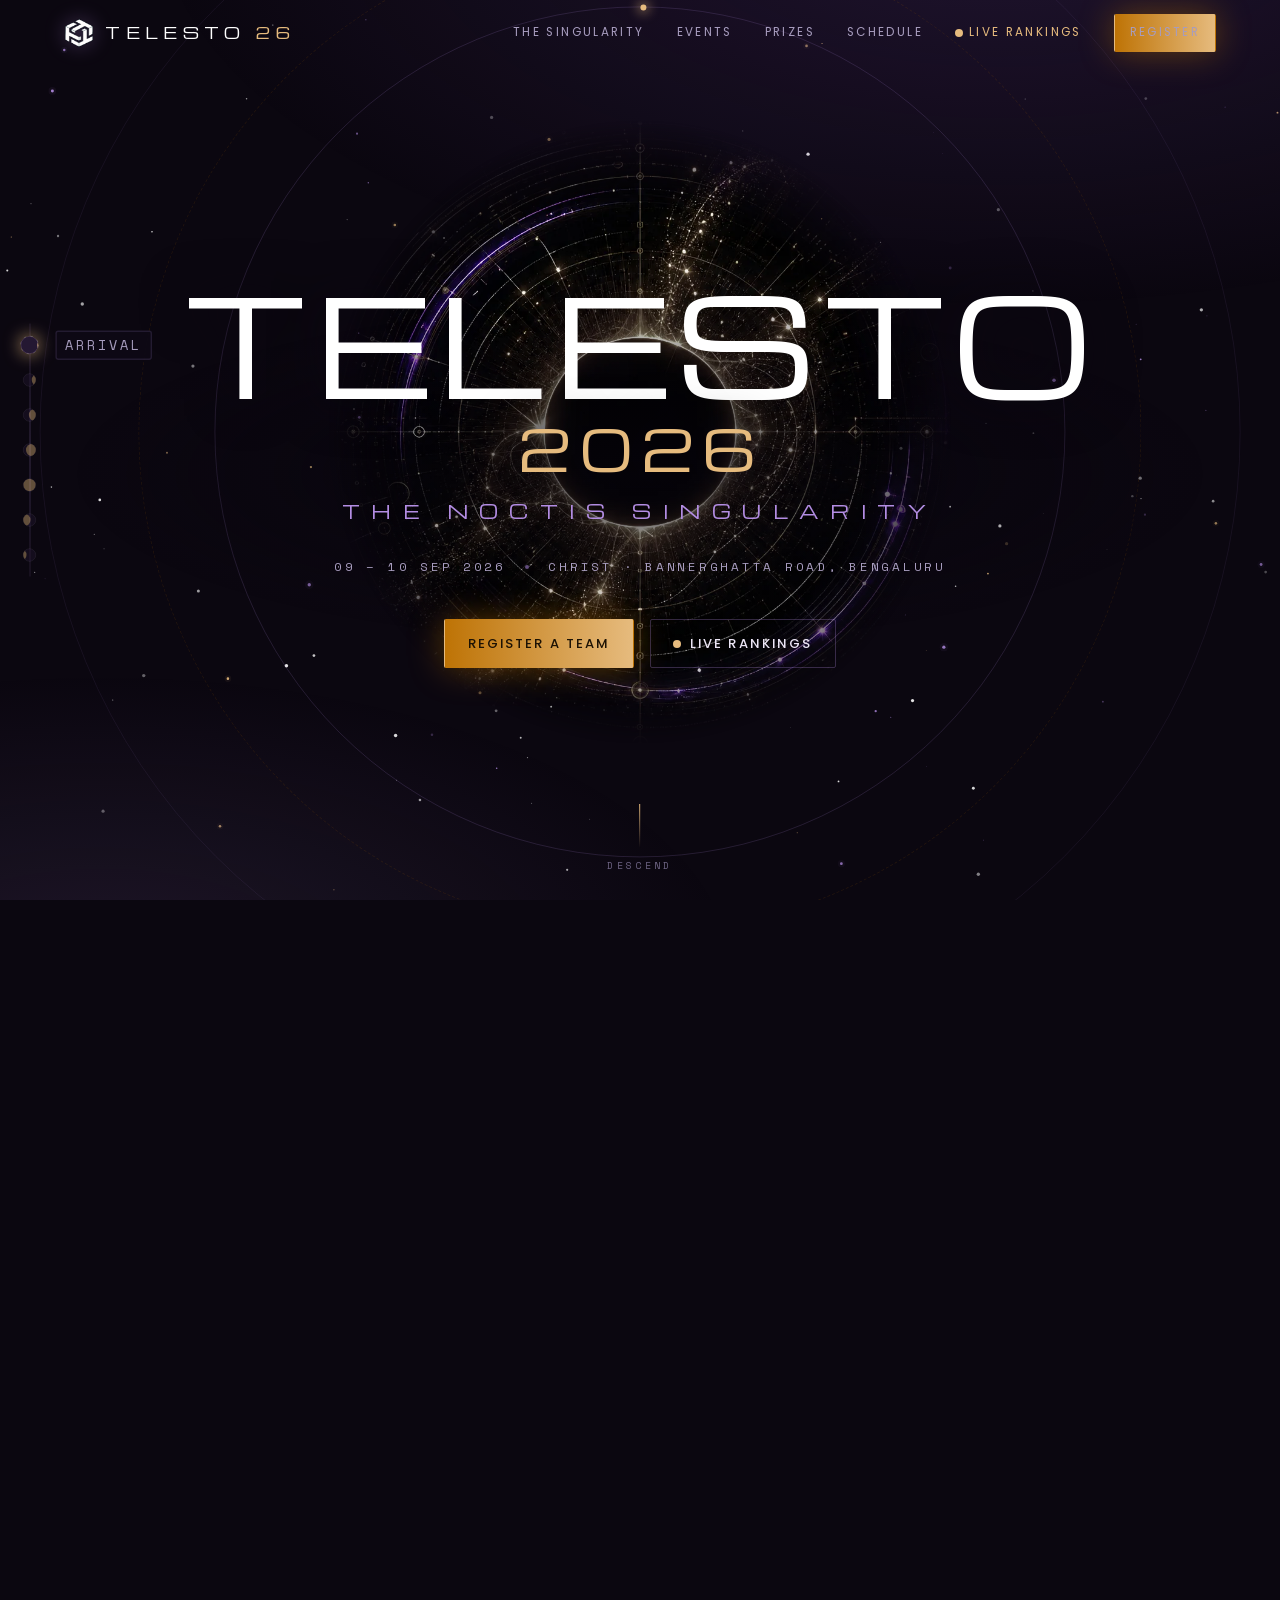
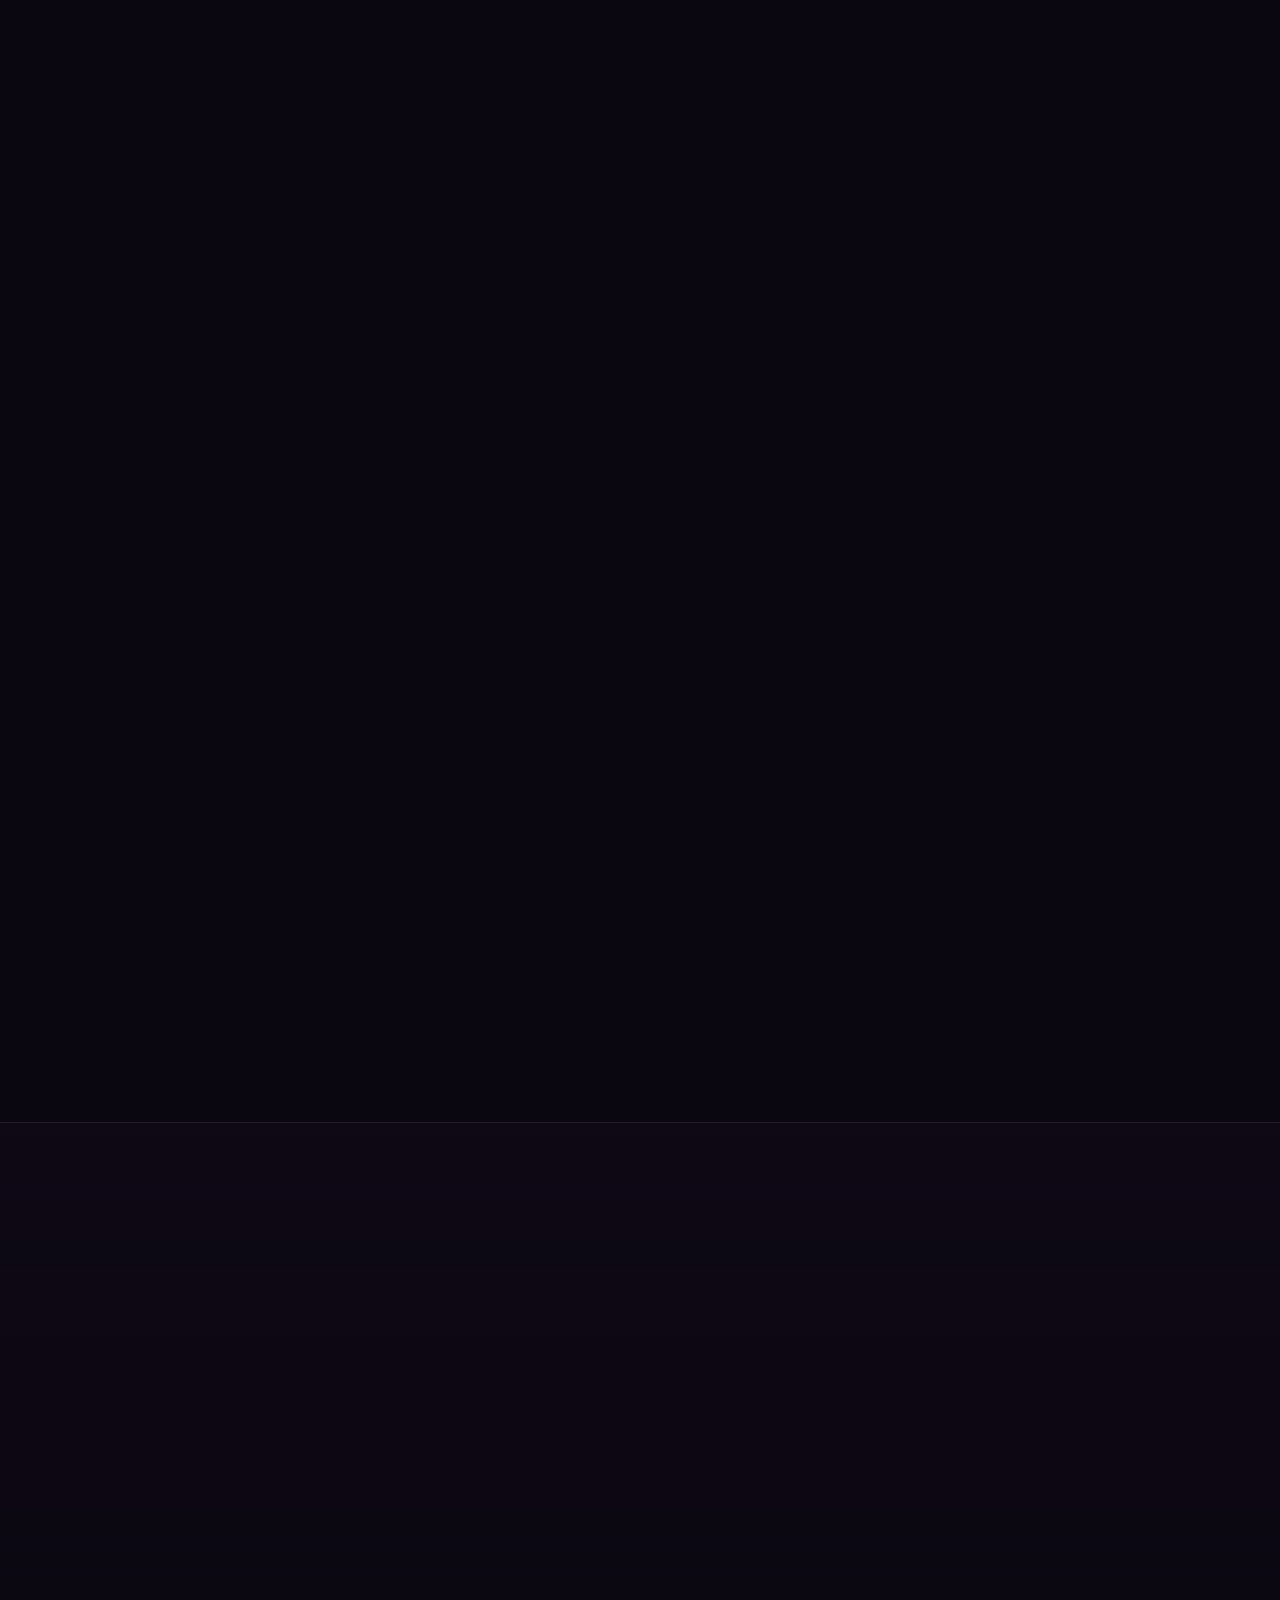
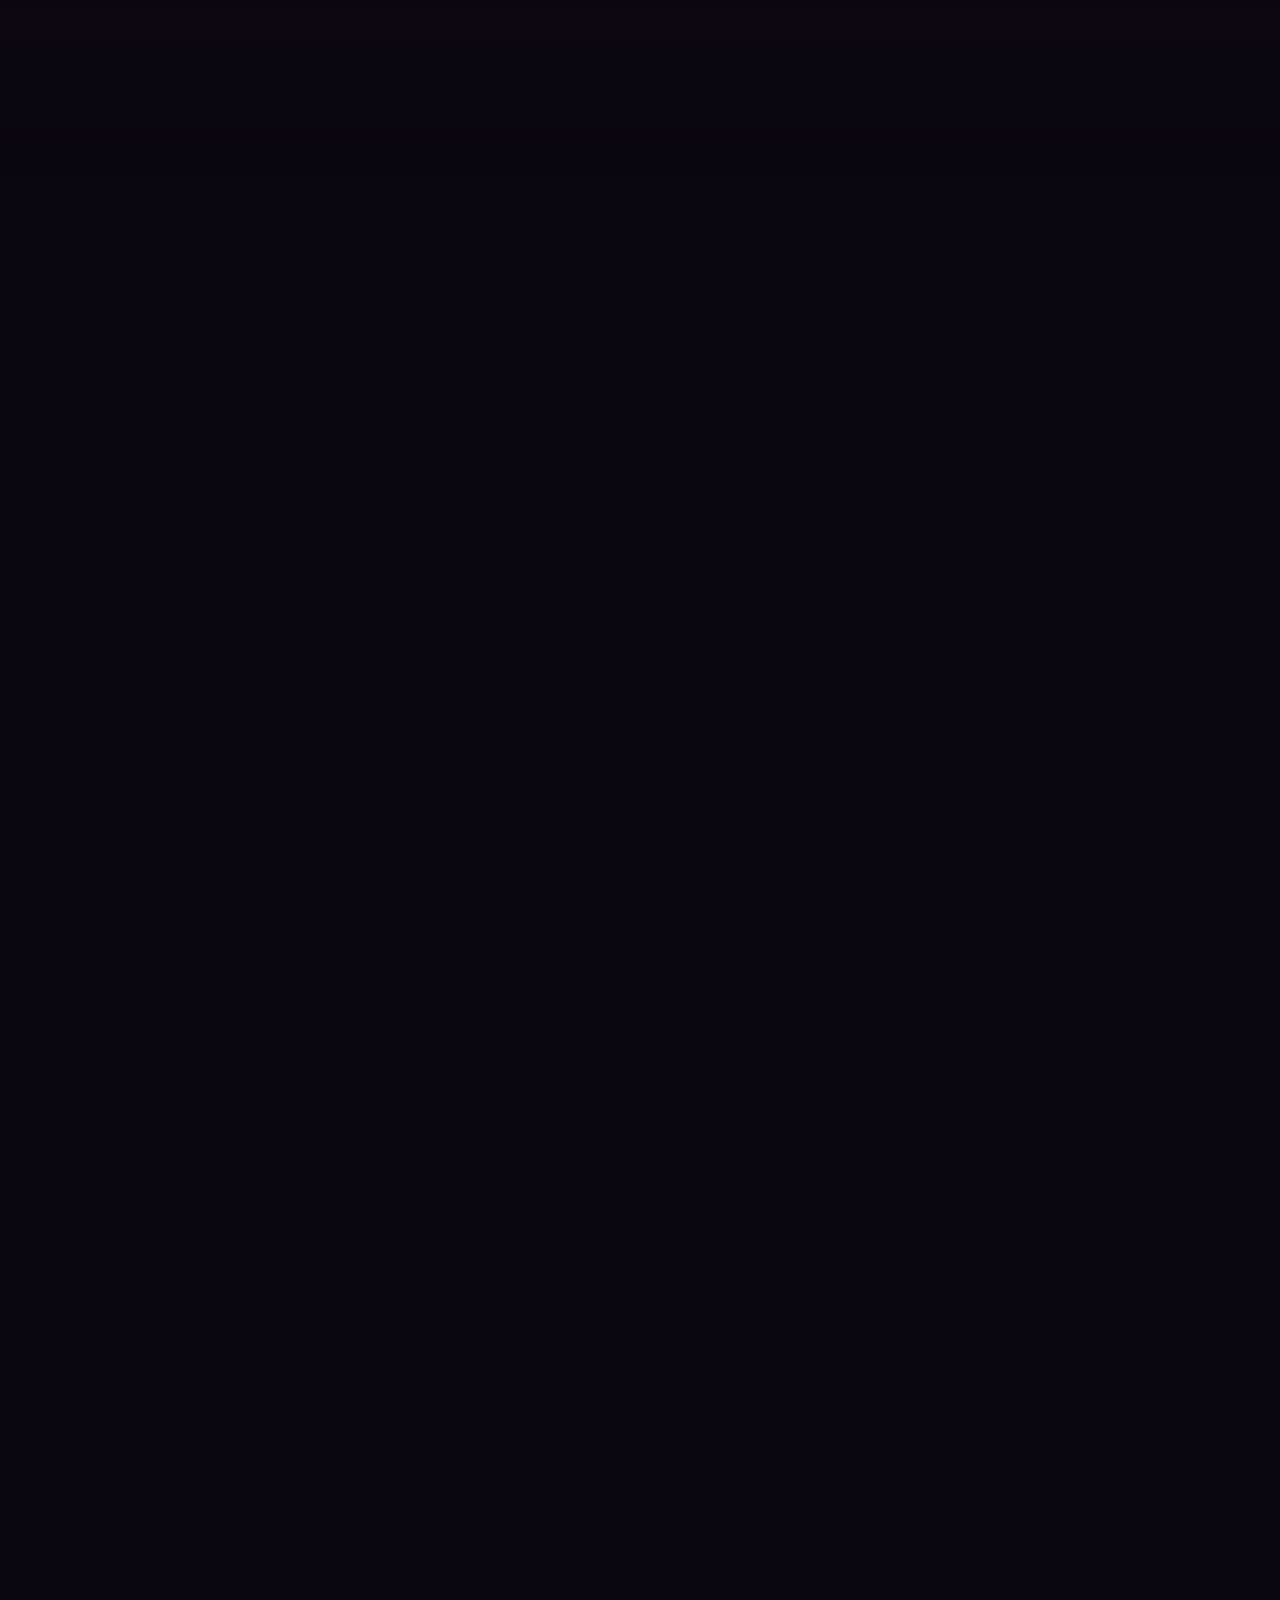
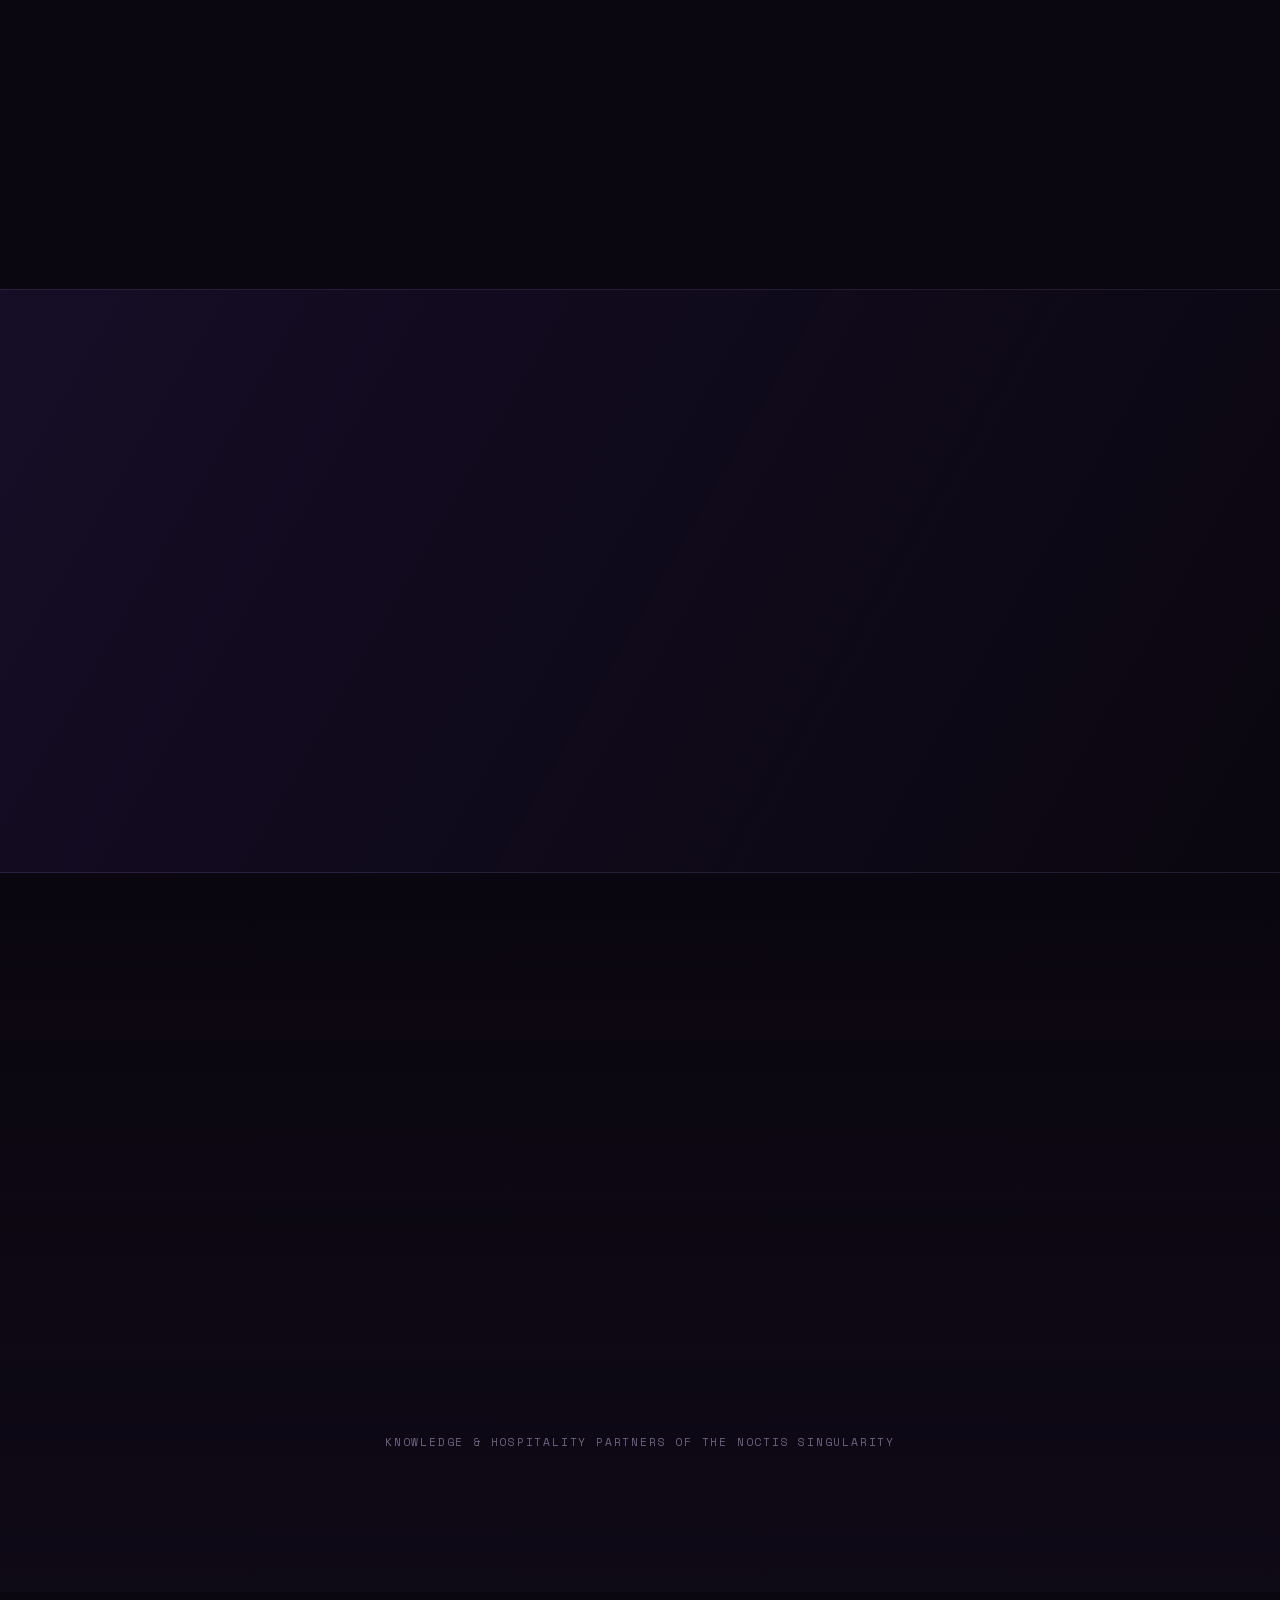
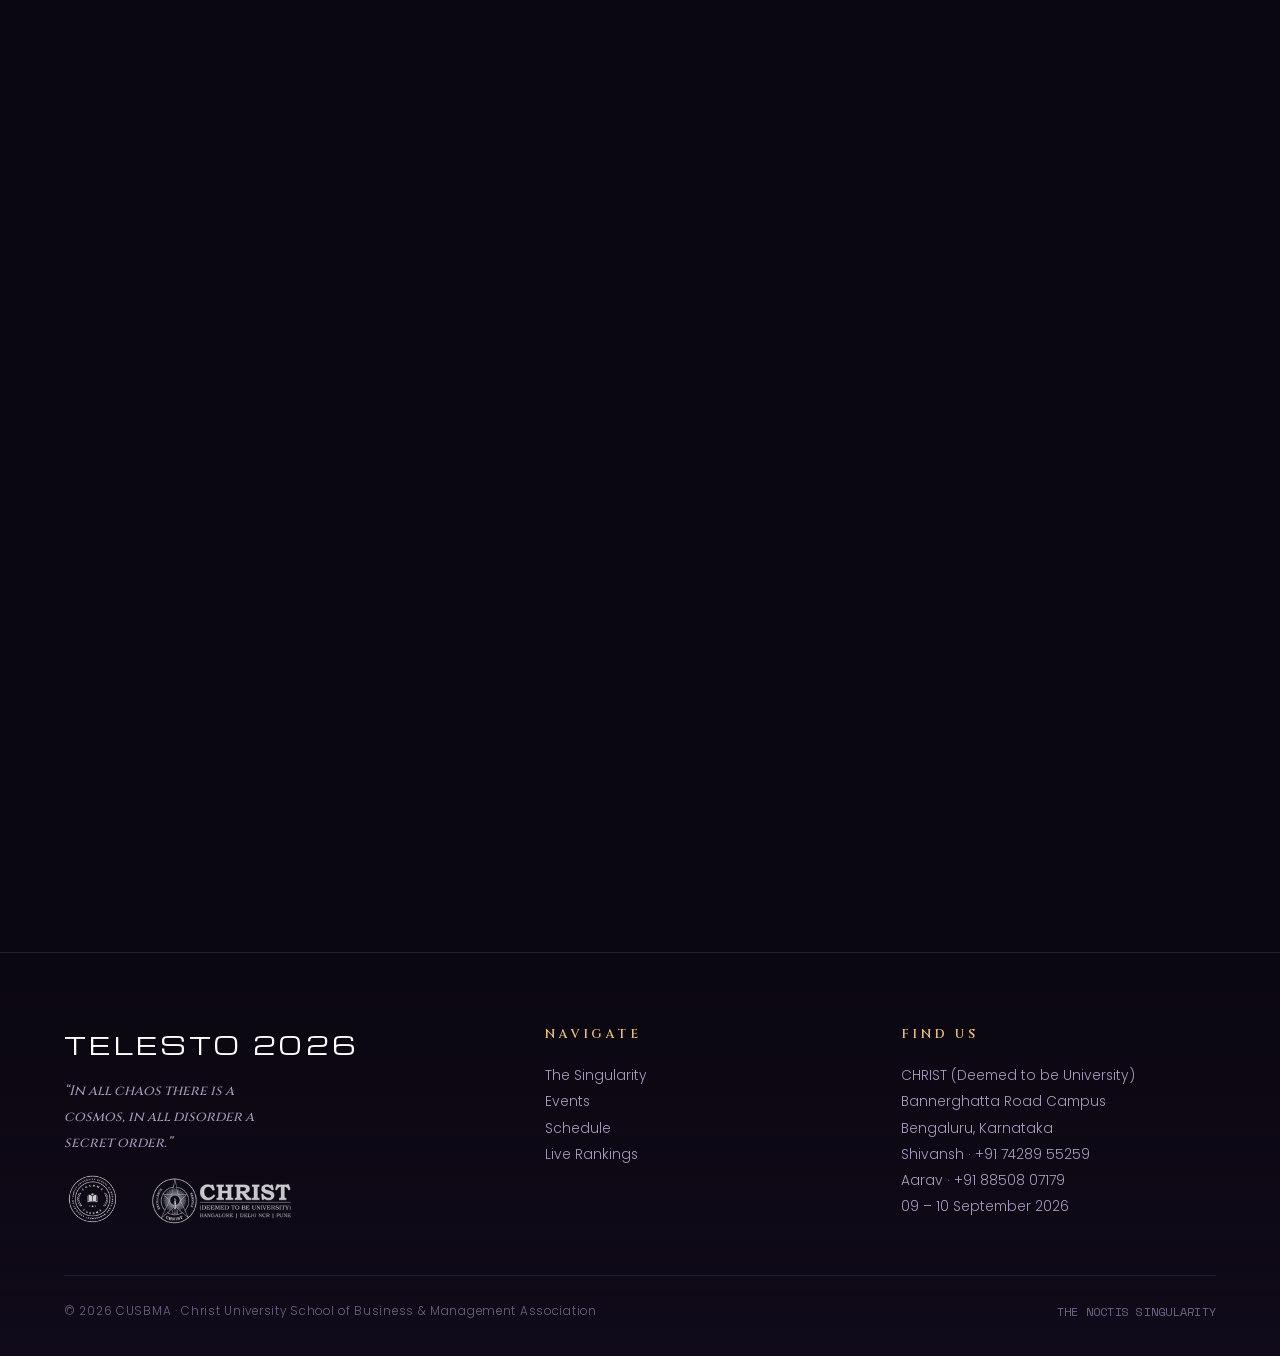
==== index.html @ 10e06e24 "Login: no persistence (refresh logs out), bigger panel and type Co-Authored-By: Claude Fable 5 <nore" ====
<!DOCTYPE html>
<html lang="en">
<head>
<meta charset="UTF-8">
<meta name="viewport" content="width=device-width, initial-scale=1">
<title>TELESTO 2026 — The Noctis Singularity</title>
<meta name="description" content="TELESTO 2026 · The Noctis Singularity — CUSBMA's flagship management fest at CHRIST (Deemed to be University), Bannerghatta Road Campus. 9–10 September 2026. In all chaos there is a cosmos, in all disorder a secret order.">
<meta name="theme-color" content="#0B0710">
<meta name="color-scheme" content="dark">
<meta property="og:type" content="website">
<meta property="og:title" content="TELESTO 2026 — The Noctis Singularity">
<meta property="og:description" content="CUSBMA's flagship management fest. 9–10 September 2026, CHRIST (Deemed to be University), Bannerghatta Road Campus, Bengaluru.">
<meta property="og:image" content="assets/eclipse-hero.png">
<meta name="twitter:card" content="summary_large_image">
<script type="application/ld+json">
{
  "@context": "https://schema.org",
  "@type": "Event",
  "name": "TELESTO 2026 — The Noctis Singularity",
  "startDate": "2026-09-09T08:00:00+05:30",
  "endDate": "2026-09-10T17:00:00+05:30",
  "eventStatus": "https://schema.org/EventScheduled",
  "eventAttendanceMode": "https://schema.org/OfflineEventAttendanceMode",
  "location": {
    "@type": "Place",
    "name": "CHRIST (Deemed to be University), Bannerghatta Road Campus",
    "address": { "@type": "PostalAddress", "addressLocality": "Bengaluru", "addressRegion": "Karnataka", "addressCountry": "IN" }
  },
  "organizer": { "@type": "Organization", "name": "CUSBMA — Christ University School of Business and Management Association" },
  "description": "Two-day international-level business fest: Best Management Team (Multitasking), Business Case and Business Quiz. ₹2.5 lakh cash pool."
}
</script>
<meta http-equiv="Content-Security-Policy" content="default-src 'self'; script-src 'self'; style-src 'self'; img-src 'self'; font-src 'self'; connect-src 'self'; object-src 'none'; base-uri 'self'; form-action 'self'; upgrade-insecure-requests">
<meta name="referrer" content="strict-origin-when-cross-origin">
<link rel="preload" as="image" href="assets/eclipse-hero.webp" type="image/webp">
<link rel="preload" as="font" href="fonts/Michroma-400-latin.woff2" type="font/woff2" crossorigin>
<link rel="stylesheet" href="css/fonts.css?v=15">
<link rel="stylesheet" href="css/telesto.css?v=15">
<link rel="stylesheet" href="css/landing.css?v=15">
<link rel="icon" href="assets/logo-telesto.png">
</head>
<body>
<a class="skip" href="#about">Skip to content</a>
<canvas id="starfield" aria-hidden="true"></canvas>
<div class="void" aria-hidden="true"></div>

<!-- eclipse-phase spine (signature) — built by JS -->
<nav class="spine" id="spine" aria-label="Section navigation"></nav>

<!-- NAV -->
<header class="nav" id="nav">
  <a class="nav-brand" href="#top" aria-label="Telesto 2026 home">
    <img src="assets/logo-telesto.png" alt="">
    <span class="wm">TELESTO&nbsp;<b>26</b></span>
  </a>
  <nav class="nav-links" id="navlinks" aria-label="Primary">
    <a href="#about">The Singularity</a>
    <a href="#events">Events</a>
    <a href="#prizes">Prizes</a>
    <a href="#schedule">Schedule</a>
    <a href="rankings.html" class="live-link"><span class="livedot"></span>Live Rankings</a>
    <a href="#register" class="btn btn-gold nav-cta">Register</a>
  </nav>
  <button class="nav-toggle" id="navToggle" aria-label="Menu" aria-expanded="false">
    <svg width="26" height="26" viewBox="0 0 26 26" fill="none" stroke="currentColor" stroke-width="1.5"><path d="M4 8h18M4 13h18M4 18h18"/></svg>
  </button>
</header>

<main class="page" id="top">

  <!-- HERO -->
  <section class="hero" id="hero">
    <div class="hero-eclipse" aria-hidden="true">
      <div class="orbit orbit-3"><span class="node"></span></div>
      <div class="orbit orbit-2"><span class="node"></span></div>
      <div class="orbit orbit-1"><span class="node"></span></div>
      <img class="eclipse-img" src="assets/eclipse-hero.webp" alt="" fetchpriority="high">
    </div>
    <div class="hero-copy">
      <h1 class="hero-title"><span>TELESTO</span><span class="yr">2026</span></h1>
      <div class="hero-sub">The Noctis Singularity</div>
      <div class="hero-meta">
        <span>09 – 10 Sep 2026</span><span class="dot"></span>
        <span>CHRIST · Bannerghatta Road, Bengaluru</span>
      </div>
      <div class="countdown" id="countdown" aria-label="Countdown to Telesto 2026">
        <div class="cd-cell"><span class="cd-n" data-cd="d">--</span><span class="cd-l">Days</span></div>
        <span class="cd-sep">:</span>
        <div class="cd-cell"><span class="cd-n" data-cd="h">--</span><span class="cd-l">Hours</span></div>
        <span class="cd-sep">:</span>
        <div class="cd-cell"><span class="cd-n" data-cd="m">--</span><span class="cd-l">Min</span></div>
        <span class="cd-sep">:</span>
        <div class="cd-cell"><span class="cd-n" data-cd="s">--</span><span class="cd-l">Sec</span></div>
      </div>
      <div class="hero-cta">
        <a href="#register" class="btn btn-gold">Register a Team</a>
        <a href="rankings.html" class="btn btn-ghost"><span class="livedot"></span>Live Rankings</a>
      </div>
    </div>
    <div class="hero-scroll" aria-hidden="true"><span class="bar"></span>Descend</div>
  </section>

  <!-- ABOUT / SINGULARITY -->
  <section class="section about" id="about">
    <div class="shell about-grid">
      <div class="about-copy reveal">
        <span class="eyebrow">The Noctis Singularity</span>
        <p class="about-lead">Where markets, chaos and competition <em>collapse into a single point of clarity.</em></p>
        <p>Since 2017, CUSBMA's flagship has tested the sharpest business minds against simulated corporate realities — at CHRIST (Deemed to be University), Bannerghatta Road Campus, with teams from across India and abroad.</p>
        <div class="about-stats">
          <div class="st"><div class="n">02</div><div class="l">Days</div></div>
          <div class="st"><div class="n">03</div><div class="l">Verticals</div></div>
          <div class="st"><div class="n">115+</div><div class="l">Campus Victories</div></div>
          <div class="st"><div class="n">₹2.5L</div><div class="l">Cash Pool</div></div>
        </div>
      </div>
      <div class="about-visual reveal" aria-hidden="true">
        <img src="assets/blackhole-disk.jpg" alt="" loading="lazy">
        <span class="ring"></span>
      </div>
    </div>
  </section>

  <!-- EVENTS -->
  <section class="section events" id="events">
    <div class="shell">
      <div class="section-head reveal">
        <span class="eyebrow">Three Verticals</span>
        <h2 class="sec-title">Events on the <span class="gold-text">Orbit</span></h2>
        <p>No fillers — only strategy, resilience and leadership under pressure.</p>
      </div>
      <div class="events-grid">
        <article class="ev reveal">
          <span class="tag">Vertical I · Best Management Team</span>
          <svg class="glyph" viewBox="0 0 24 24" fill="none" stroke="currentColor" stroke-width="1.2"><circle cx="12" cy="12" r="3"/><ellipse cx="12" cy="12" rx="10" ry="4"/></svg>
          <h3>Multitasking Event</h3>
          <p>Leadership under chaos — four solo gauntlets:</p>
          <ul class="ev-list">
            <li>Best Manager</li>
            <li>Entrepreneurship Development</li>
            <li>Wealth Management</li>
            <li>HR / Marketing Management</li>
          </ul>
          <div class="ev-meta"><span>Offline</span><span>·</span><span>UG</span><span>·</span><span>1 per domain</span></div>
        </article>
        <article class="ev reveal">
          <span class="tag">Vertical II · The Core</span>
          <svg class="glyph" viewBox="0 0 24 24" fill="none" stroke="currentColor" stroke-width="1.2"><circle cx="12" cy="12" r="4"/><circle cx="12" cy="12" r="9"/></svg>
          <h3>Business Case</h3>
          <p>Real-world problem-solving under fire. Online prelims from 5 Sep; finals live on Day Two.</p>
          <div class="ev-meta"><span>Online + on-campus</span><span>·</span><span>UG &amp; PG</span><span>·</span><span>Teams of 3</span></div>
        </article>
        <article class="ev reveal">
          <span class="tag">Vertical III · Singularity</span>
          <svg class="glyph" viewBox="0 0 24 24" fill="none" stroke="currentColor" stroke-width="1.2"><circle cx="12" cy="12" r="5" fill="currentColor" stroke="none"/><circle cx="12" cy="12" r="9"/></svg>
          <h3>Business Quiz</h3>
          <p>Strategy and acumen beyond the textbook. Prelims both days; showdown on Day Two.</p>
          <div class="ev-meta"><span>Offline</span><span>·</span><span>Teams of 2</span><span>·</span><span>Prelims + Finals</span></div>
        </article>
      </div>
      <aside class="contingent reveal">
        <div class="cg-copy">
          <span class="cg-tag">Contingent</span>
          <p><b>Bring the whole delegation.</b> One registration covers both BMT and Business Quiz.</p>
        </div>
        <a href="#register" class="btn btn-ghost">Register a contingent</a>
      </aside>
    </div>
  </section>

  <!-- PRIZES & FEES -->
  <section class="section prizes" id="prizes">
    <div class="shell">
      <div class="prize-grid">
        <div class="prize-hero reveal">
          <span class="eyebrow">On the Line</span>
          <div class="prize-num"><span class="cur">₹</span>2.5<span class="unit">Lakh</span></div>
          <p class="prize-sub">Cash pool across the three verticals.</p>
        </div>
        <div class="fees reveal">
          <h3 class="fees-title">Fee Structure</h3>
          <div class="fee-scroll">
          <table class="fee-table">
            <thead>
              <tr><th scope="col">Event</th><th scope="col">Instation</th><th scope="col">Outstation <small>incl. stay</small></th></tr>
            </thead>
            <tbody>
              <tr><th scope="row">Multitasking Event <small>BMT</small></th><td>₹6,000</td><td>₹10,000</td></tr>
              <tr><th scope="row">Business Quiz</th><td>₹2,500</td><td>₹5,000</td></tr>
              <tr><th scope="row">Business Case</th><td>₹3,000</td><td>₹6,000</td></tr>
              <tr class="bundle"><th scope="row">Contingent <small>BMT + Quiz</small></th><td>₹8,000</td><td>₹14,000</td></tr>
            </tbody>
          </table>
          </div>
          <p class="fees-note">Per entry, INR. Outstation includes accommodation.</p>
        </div>
      </div>
    </div>
  </section>

  <!-- SCHEDULE / TIMELINE -->
  <section class="section schedule" id="schedule">
    <div class="shell">
      <div class="section-head reveal center-head">
        <span class="eyebrow center">First Contact to Totality</span>
        <h2 class="sec-title">Two Days, One <span class="gold-text">Eclipse</span></h2>
      </div>
      <div class="timeline" id="timeline">
        <div class="tl-day reveal">The Approach <span class="d">ONLINE · BUSINESS CASE</span></div>
        <div class="tl-row reveal" data-phase="0.04"><div class="tl-time">05 SEP</div><div class="tl-mark"></div><div class="tl-body"><h4>Prelim Round</h4><p>The case brief goes out.</p></div></div>
        <div class="tl-row reveal" data-phase="0.12"><div class="tl-time">07 SEP</div><div class="tl-mark"></div><div class="tl-body"><h4>Prelim Submission</h4><p>Solutions locked in.</p></div></div>
        <div class="tl-row reveal" data-phase="0.2"><div class="tl-time">08 SEP</div><div class="tl-mark"></div><div class="tl-body"><h4>Final Round</h4><p>Finalists announced.</p></div></div>
        <div class="tl-day reveal">Day One <span class="d">09 SEP · First Contact</span></div>
        <div class="tl-row reveal" data-phase="0.3"><div class="tl-time"></div><div class="tl-mark"></div><div class="tl-body"><h4>Reporting &amp; Check-in</h4><p>College ID + government ID required.</p></div></div>
        <div class="tl-row reveal" data-phase="0.4"><div class="tl-time"></div><div class="tl-mark"></div><div class="tl-body"><h4>Opening Ceremony</h4><p>The eclipse is lit.</p></div></div>
        <div class="tl-row reveal" data-phase="0.48"><div class="tl-time"></div><div class="tl-mark"></div><div class="tl-body"><h4>Best Management Team · Multitasking</h4><p>All four domains, one day.</p></div></div>
        <div class="tl-row reveal" data-phase="0.56"><div class="tl-time"></div><div class="tl-mark"></div><div class="tl-body"><h4>Business Quiz · Prelims</h4><p>Qualifiers open.</p></div></div>
        <div class="tl-day reveal">Day Two <span class="d">10 SEP · Totality</span></div>
        <div class="tl-row reveal" data-phase="0.68"><div class="tl-time"></div><div class="tl-mark"></div><div class="tl-body"><h4>Reporting</h4><p>The final descent.</p></div></div>
        <div class="tl-row reveal" data-phase="0.78"><div class="tl-time"></div><div class="tl-mark"></div><div class="tl-body"><h4>Business Case · Final Presentations</h4><p>Boardroom defence.</p></div></div>
        <div class="tl-row reveal" data-phase="0.9"><div class="tl-time"></div><div class="tl-mark"></div><div class="tl-body"><h4>Business Quiz · Finals</h4><p>The finale, main stage.</p></div></div>
        <div class="tl-row reveal" data-phase="1"><div class="tl-time"></div><div class="tl-mark"></div><div class="tl-body"><h4>Valedictory &amp; Awards</h4><p>Champions crowned.</p></div></div>
      </div>
    </div>
  </section>

  <!-- RANKINGS TEASER -->
  <section class="section teaser" id="rankings-teaser">
    <div class="shell teaser-grid">
      <div class="reveal">
        <span class="eyebrow"><span class="livedot"></span> Live now</span>
        <h2>The Gravity <span class="gold-text">Board</span></h2>
        <p>Every team, one event horizon — standings shift live as scores land.</p>
        <a href="rankings.html" class="btn btn-gold">Enter the Gravity Board →</a>
      </div>
      <div class="mini reveal" aria-hidden="true">
        <div class="mini-row lead"><span class="r">01</span><div class="track"><div class="fill"></div></div><span class="s">482</span></div>
        <div class="mini-row"><span class="r">02</span><div class="track"><div class="fill"></div></div><span class="s">441</span></div>
        <div class="mini-row"><span class="r">03</span><div class="track"><div class="fill"></div></div><span class="s">370</span></div>
        <div class="mini-row"><span class="r">04</span><div class="track"><div class="fill"></div></div><span class="s">305</span></div>
        <div class="mini-row"><span class="r">05</span><div class="track"><div class="fill"></div></div><span class="s">261</span></div>
      </div>
    </div>
  </section>

  <!-- SPONSORS -->
  <section class="section sponsors" id="sponsors">
    <div class="shell">
      <div class="section-head reveal center-head">
        <span class="eyebrow center">Held in Orbit By</span>
        <h2 class="sec-title">Partners &amp; <span class="gold-text">Sponsors</span></h2>
      </div>
      <div class="spon-grid reveal">
        <div class="spon-cell"><img src="assets/sp-titan.png" alt="Titan"></div>
        <div class="spon-cell"><img src="assets/sp-decathlon.png" alt="Decathlon"></div>
        <div class="spon-cell"><img src="assets/sp-easemytrip.png" alt="EaseMyTrip"></div>
        <div class="spon-cell"><img src="assets/sp-yogabar.png" alt="Yoga Bar"></div>
        <div class="spon-cell"><img src="assets/sp-ather.png" alt="Ather"></div>
        <div class="spon-cell"><img src="assets/sp-unibic.png" alt="Unibic"></div>
        <div class="spon-cell"><img src="assets/sp-2pm.png" alt="2PM Noodles"></div>
        <div class="spon-cell"><img src="assets/sp-frozenbottle.png" alt="Frozen Bottle"></div>
        <div class="spon-cell"><img src="assets/sp-altaza.png" alt="Al Taza"></div>
        <div class="spon-cell"><img src="assets/sp-jamboree.png" alt="Jamboree"></div>
        <div class="spon-cell"><img src="assets/sp-nanobot.png" alt="Nanobot"></div>
        <div class="spon-cell"><img src="assets/sp-elearnmarkets.png" alt="Elearnmarkets"></div>
        <div class="spon-cell"><img src="assets/sp-leveragedgrowth.png" alt="Leveraged Growth"></div>
      </div>
      <p class="spon-note">Knowledge &amp; hospitality partners of the Noctis Singularity</p>
    </div>
  </section>

  <!-- REGISTER -->
  <section class="section final" id="register">
    <div class="final-eclipse" aria-hidden="true"><img src="assets/eclipse-diamond.webp" alt="" loading="lazy"></div>
    <div class="inner shell">
      <div class="reveal">
        <span class="eyebrow center">Registration Open</span>
        <h2>Cross the<br>Event Horizon</h2>
        <p>Assemble your team. Chase the singularity.</p>
      </div>
      <div class="reg-grid">
        <div class="reg-col reveal">
          <h3 class="reg-h">How to register</h3>
          <ol class="reg-steps">
            <li>Visit the <b>CHRIST portal</b> and open <b>Telesto 2026</b></li>
            <li>Enter your contingent leader's details</li>
            <li>Select your category</li>
            <li>Pay by card, net banking or UPI</li>
          </ol>
        </div>
        <div class="reg-col reveal">
          <h3 class="reg-h">Scan to register</h3>
          <div class="qr-grid">
            <figure class="qr"><img src="assets/qr-case.png" alt="QR code — Business Case registration" loading="lazy"><figcaption>Business Case</figcaption></figure>
            <figure class="qr"><img src="assets/qr-multitasking.png" alt="QR code — Multitasking registration" loading="lazy"><figcaption>Multitasking</figcaption></figure>
            <figure class="qr"><img src="assets/qr-contingent.png" alt="QR code — Contingent registration" loading="lazy"><figcaption>Contingent</figcaption></figure>
            <figure class="qr"><img src="assets/qr-quiz.png" alt="QR code — Business Quiz registration" loading="lazy"><figcaption>Business Quiz</figcaption></figure>
          </div>
        </div>
        <div class="reg-col reveal">
          <h3 class="reg-h">Talk to us</h3>
          <ul class="contacts">
            <li><b>Shivansh Gupta</b><span>Events &amp; Frameworks Head</span><a href="tel:+917428955259">+91 74289 55259</a></li>
            <li><b>Aarav Nagpal</b><span>Events &amp; Frameworks Head</span><a href="tel:+918850807179">+91 88508 07179</a></li>
            <li><b>Krishna Manral</b><span>Student Representative</span><a href="tel:+918954835555">+91 89548 35555</a></li>
            <li><b>Sasmit Das</b><span>Student Representative</span><a href="tel:+916289631353">+91 62896 31353</a></li>
          </ul>
        </div>
      </div>
    </div>
  </section>
</main>

<!-- FOOTER -->
<footer class="footer">
  <div class="footer-grid">
    <div>
      <div class="wm-big">Telesto 2026</div>
      <p class="footer-tag">“In all chaos there is a cosmos, in all disorder a secret order.”</p>
      <div class="crests">
        <img src="assets/logo-cusbma.png" alt="CUSBMA">
        <img src="assets/logo-christ.png" alt="CHRIST (Deemed to be University)">
      </div>
    </div>
    <div>
      <h4>Navigate</h4>
      <p><a href="#about">The Singularity</a></p>
      <p><a href="#events">Events</a></p>
      <p><a href="#schedule">Schedule</a></p>
      <p><a href="rankings.html">Live Rankings</a></p>
    </div>
    <div>
      <h4>Find Us</h4>
      <p>CHRIST (Deemed to be University)<br>Bannerghatta Road Campus<br>Bengaluru, Karnataka</p>
      <p><a href="tel:+917428955259">Shivansh · +91 74289 55259</a><br><a href="tel:+918850807179">Aarav · +91 88508 07179</a></p>
      <p>09 – 10 September 2026</p>
    </div>
  </div>
  <div class="footer-base">
    <span>© 2026 CUSBMA · Christ University School of Business &amp; Management Association</span>
    <span class="mono">THE NOCTIS SINGULARITY</span>
  </div>
</footer>

<script src="js/cosmos.js?v=15"></script>
<script src="js/site.js?v=15"></script>
</body>
</html>
---- css/fonts.css ----
/* Michroma 400 latin-ext */
@font-face {
  font-family: 'Michroma';
  font-style: normal;
  font-weight: 400;
  font-display: swap;
  src: url(../fonts/Michroma-400-latin-ext.woff2) format('woff2');
  unicode-range: U+0100-02BA, U+02BD-02C5, U+02C7-02CC, U+02CE-02D7, U+02DD-02FF, U+0304, U+0308, U+0329, U+1D00-1DBF, U+1E00-1E9F, U+1EF2-1EFF, U+2020, U+20A0-20AB, U+20AD-20C0, U+2113, U+2C60-2C7F, U+A720-A7FF;
}
/* Michroma 400 latin */
@font-face {
  font-family: 'Michroma';
  font-style: normal;
  font-weight: 400;
  font-display: swap;
  src: url(../fonts/Michroma-400-latin.woff2) format('woff2');
  unicode-range: U+0000-00FF, U+0131, U+0152-0153, U+02BB-02BC, U+02C6, U+02DA, U+02DC, U+0304, U+0308, U+0329, U+2000-206F, U+20AC, U+2122, U+2191, U+2193, U+2212, U+2215, U+FEFF, U+FFFD;
}
/* Cinzel 500 latin-ext */
@font-face {
  font-family: 'Cinzel';
  font-style: normal;
  font-weight: 500;
  font-display: swap;
  src: url(../fonts/Cinzel-500-latin-ext.woff2) format('woff2');
  unicode-range: U+0100-02BA, U+02BD-02C5, U+02C7-02CC, U+02CE-02D7, U+02DD-02FF, U+0304, U+0308, U+0329, U+1D00-1DBF, U+1E00-1E9F, U+1EF2-1EFF, U+2020, U+20A0-20AB, U+20AD-20C0, U+2113, U+2C60-2C7F, U+A720-A7FF;
}
/* Cinzel 500 latin */
@font-face {
  font-family: 'Cinzel';
  font-style: normal;
  font-weight: 500;
  font-display: swap;
  src: url(../fonts/Cinzel-500-latin.woff2) format('woff2');
  unicode-range: U+0000-00FF, U+0131, U+0152-0153, U+02BB-02BC, U+02C6, U+02DA, U+02DC, U+0304, U+0308, U+0329, U+2000-206F, U+20AC, U+2122, U+2191, U+2193, U+2212, U+2215, U+FEFF, U+FFFD;
}
/* Cinzel 600 latin-ext */
@font-face {
  font-family: 'Cinzel';
  font-style: normal;
  font-weight: 600;
  font-display: swap;
  src: url(../fonts/Cinzel-600-latin-ext.woff2) format('woff2');
  unicode-range: U+0100-02BA, U+02BD-02C5, U+02C7-02CC, U+02CE-02D7, U+02DD-02FF, U+0304, U+0308, U+0329, U+1D00-1DBF, U+1E00-1E9F, U+1EF2-1EFF, U+2020, U+20A0-20AB, U+20AD-20C0, U+2113, U+2C60-2C7F, U+A720-A7FF;
}
/* Cinzel 600 latin */
@font-face {
  font-family: 'Cinzel';
  font-style: normal;
  font-weight: 600;
  font-display: swap;
  src: url(../fonts/Cinzel-600-latin.woff2) format('woff2');
  unicode-range: U+0000-00FF, U+0131, U+0152-0153, U+02BB-02BC, U+02C6, U+02DA, U+02DC, U+0304, U+0308, U+0329, U+2000-206F, U+20AC, U+2122, U+2191, U+2193, U+2212, U+2215, U+FEFF, U+FFFD;
}
/* Cinzel 700 latin-ext */
@font-face {
  font-family: 'Cinzel';
  font-style: normal;
  font-weight: 700;
  font-display: swap;
  src: url(../fonts/Cinzel-700-latin-ext.woff2) format('woff2');
  unicode-range: U+0100-02BA, U+02BD-02C5, U+02C7-02CC, U+02CE-02D7, U+02DD-02FF, U+0304, U+0308, U+0329, U+1D00-1DBF, U+1E00-1E9F, U+1EF2-1EFF, U+2020, U+20A0-20AB, U+20AD-20C0, U+2113, U+2C60-2C7F, U+A720-A7FF;
}
/* Cinzel 700 latin */
@font-face {
  font-family: 'Cinzel';
  font-style: normal;
  font-weight: 700;
  font-display: swap;
  src: url(../fonts/Cinzel-700-latin.woff2) format('woff2');
  unicode-range: U+0000-00FF, U+0131, U+0152-0153, U+02BB-02BC, U+02C6, U+02DA, U+02DC, U+0304, U+0308, U+0329, U+2000-206F, U+20AC, U+2122, U+2191, U+2193, U+2212, U+2215, U+FEFF, U+FFFD;
}
/* Poppins 300 latin-ext */
@font-face {
  font-family: 'Poppins';
  font-style: normal;
  font-weight: 300;
  font-display: swap;
  src: url(../fonts/Poppins-300-latin-ext.woff2) format('woff2');
  unicode-range: U+0100-02BA, U+02BD-02C5, U+02C7-02CC, U+02CE-02D7, U+02DD-02FF, U+0304, U+0308, U+0329, U+1D00-1DBF, U+1E00-1E9F, U+1EF2-1EFF, U+2020, U+20A0-20AB, U+20AD-20C0, U+2113, U+2C60-2C7F, U+A720-A7FF;
}
/* Poppins 300 latin */
@font-face {
  font-family: 'Poppins';
  font-style: normal;
  font-weight: 300;
  font-display: swap;
  src: url(../fonts/Poppins-300-latin.woff2) format('woff2');
  unicode-range: U+0000-00FF, U+0131, U+0152-0153, U+02BB-02BC, U+02C6, U+02DA, U+02DC, U+0304, U+0308, U+0329, U+2000-206F, U+20AC, U+2122, U+2191, U+2193, U+2212, U+2215, U+FEFF, U+FFFD;
}
/* Poppins 400 latin-ext */
@font-face {
  font-family: 'Poppins';
  font-style: normal;
  font-weight: 400;
  font-display: swap;
  src: url(../fonts/Poppins-400-latin-ext.woff2) format('woff2');
  unicode-range: U+0100-02BA, U+02BD-02C5, U+02C7-02CC, U+02CE-02D7, U+02DD-02FF, U+0304, U+0308, U+0329, U+1D00-1DBF, U+1E00-1E9F, U+1EF2-1EFF, U+2020, U+20A0-20AB, U+20AD-20C0, U+2113, U+2C60-2C7F, U+A720-A7FF;
}
/* Poppins 400 latin */
@font-face {
  font-family: 'Poppins';
  font-style: normal;
  font-weight: 400;
  font-display: swap;
  src: url(../fonts/Poppins-400-latin.woff2) format('woff2');
  unicode-range: U+0000-00FF, U+0131, U+0152-0153, U+02BB-02BC, U+02C6, U+02DA, U+02DC, U+0304, U+0308, U+0329, U+2000-206F, U+20AC, U+2122, U+2191, U+2193, U+2212, U+2215, U+FEFF, U+FFFD;
}
/* Poppins 500 latin-ext */
@font-face {
  font-family: 'Poppins';
  font-style: normal;
  font-weight: 500;
  font-display: swap;
  src: url(../fonts/Poppins-500-latin-ext.woff2) format('woff2');
  unicode-range: U+0100-02BA, U+02BD-02C5, U+02C7-02CC, U+02CE-02D7, U+02DD-02FF, U+0304, U+0308, U+0329, U+1D00-1DBF, U+1E00-1E9F, U+1EF2-1EFF, U+2020, U+20A0-20AB, U+20AD-20C0, U+2113, U+2C60-2C7F, U+A720-A7FF;
}
/* Poppins 500 latin */
@font-face {
  font-family: 'Poppins';
  font-style: normal;
  font-weight: 500;
  font-display: swap;
  src: url(../fonts/Poppins-500-latin.woff2) format('woff2');
  unicode-range: U+0000-00FF, U+0131, U+0152-0153, U+02BB-02BC, U+02C6, U+02DA, U+02DC, U+0304, U+0308, U+0329, U+2000-206F, U+20AC, U+2122, U+2191, U+2193, U+2212, U+2215, U+FEFF, U+FFFD;
}
/* Poppins 600 latin-ext */
@font-face {
  font-family: 'Poppins';
  font-style: normal;
  font-weight: 600;
  font-display: swap;
  src: url(../fonts/Poppins-600-latin-ext.woff2) format('woff2');
  unicode-range: U+0100-02BA, U+02BD-02C5, U+02C7-02CC, U+02CE-02D7, U+02DD-02FF, U+0304, U+0308, U+0329, U+1D00-1DBF, U+1E00-1E9F, U+1EF2-1EFF, U+2020, U+20A0-20AB, U+20AD-20C0, U+2113, U+2C60-2C7F, U+A720-A7FF;
}
/* Poppins 600 latin */
@font-face {
  font-family: 'Poppins';
  font-style: normal;
  font-weight: 600;
  font-display: swap;
  src: url(../fonts/Poppins-600-latin.woff2) format('woff2');
  unicode-range: U+0000-00FF, U+0131, U+0152-0153, U+02BB-02BC, U+02C6, U+02DA, U+02DC, U+0304, U+0308, U+0329, U+2000-206F, U+20AC, U+2122, U+2191, U+2193, U+2212, U+2215, U+FEFF, U+FFFD;
}
/* SpaceMono 400 latin-ext */
@font-face {
  font-family: 'Space Mono';
  font-style: normal;
  font-weight: 400;
  font-display: swap;
  src: url(../fonts/SpaceMono-400-latin-ext.woff2) format('woff2');
  unicode-range: U+0100-02BA, U+02BD-02C5, U+02C7-02CC, U+02CE-02D7, U+02DD-02FF, U+0304, U+0308, U+0329, U+1D00-1DBF, U+1E00-1E9F, U+1EF2-1EFF, U+2020, U+20A0-20AB, U+20AD-20C0, U+2113, U+2C60-2C7F, U+A720-A7FF;
}
/* SpaceMono 400 latin */
@font-face {
  font-family: 'Space Mono';
  font-style: normal;
  font-weight: 400;
  font-display: swap;
  src: url(../fonts/SpaceMono-400-latin.woff2) format('woff2');
  unicode-range: U+0000-00FF, U+0131, U+0152-0153, U+02BB-02BC, U+02C6, U+02DA, U+02DC, U+0304, U+0308, U+0329, U+2000-206F, U+20AC, U+2122, U+2191, U+2193, U+2212, U+2215, U+FEFF, U+FFFD;
}
/* SpaceMono 700 latin-ext */
@font-face {
  font-family: 'Space Mono';
  font-style: normal;
  font-weight: 700;
  font-display: swap;
  src: url(../fonts/SpaceMono-700-latin-ext.woff2) format('woff2');
  unicode-range: U+0100-02BA, U+02BD-02C5, U+02C7-02CC, U+02CE-02D7, U+02DD-02FF, U+0304, U+0308, U+0329, U+1D00-1DBF, U+1E00-1E9F, U+1EF2-1EFF, U+2020, U+20A0-20AB, U+20AD-20C0, U+2113, U+2C60-2C7F, U+A720-A7FF;
}
/* SpaceMono 700 latin */
@font-face {
  font-family: 'Space Mono';
  font-style: normal;
  font-weight: 700;
  font-display: swap;
  src: url(../fonts/SpaceMono-700-latin.woff2) format('woff2');
  unicode-range: U+0000-00FF, U+0131, U+0152-0153, U+02BB-02BC, U+02C6, U+02DA, U+02DC, U+0304, U+0308, U+0329, U+2000-206F, U+20AC, U+2122, U+2191, U+2193, U+2212, U+2215, U+FEFF, U+FFFD;
}
---- css/telesto.css ----
/* ============================================================
   TELESTO 2026 — The Noctis Singularity
   Shared design system
   ============================================================ */

/* ---------- Tokens ---------- */
:root{
  /* Brand palette (from asset handoff) */
  --bg:#0B0710;            /* near-black — page background         */
  --bg-lift:#0E0916;       /* faint lift for banding               */
  --surface:#140D20;       /* card surface                         */
  --surface-2:#1A1130;     /* raised surface                       */
  --violet:#513278;        /* deep violet — primary brand          */
  --violet-muted:#624D7E;  /* muted purple — secondary surfaces    */
  --lavender:#B38DE3;      /* headline fill, links, hover          */
  --gold:#BE7305;          /* CTA / key highlight — sparing        */
  --gold-light:#E6BB7E;    /* hover, glow                          */
  --white:#FFFFFF;

  /* Derived ink */
  --ink:#ECE6F6;           /* body text                            */
  --ink-dim:#A79CBE;       /* muted captions                       */
  --ink-faint:#6E6484;     /* faintest labels                      */

  /* Lines & glows */
  --hairline:rgba(179,141,227,.14);
  --hairline-2:rgba(179,141,227,.28);
  --gold-hairline:rgba(230,187,126,.30);
  --corona:linear-gradient(90deg,#BE7305 0%,#E6BB7E 100%);
  --corona-soft:linear-gradient(90deg,rgba(190,115,5,.9),rgba(230,187,126,.95));
  --violet-glow:0 0 60px rgba(81,50,120,.55);
  --gold-glow:0 0 34px rgba(190,115,5,.45);

  /* Type */
  --f-display:'Michroma',system-ui,sans-serif;
  --f-cere:'Cinzel',Georgia,serif;
  --f-body:'Poppins',system-ui,sans-serif;
  --f-mono:'Space Mono','SFMono-Regular',ui-monospace,monospace;

  /* Rhythm */
  --edge:clamp(20px,5vw,80px);
  --maxw:1240px;
  --ease:cubic-bezier(.22,.61,.36,1);
}

/* ---------- Reset-ish ---------- */
*,*::before,*::after{box-sizing:border-box}
html{scroll-behavior:smooth}
@media (prefers-reduced-motion:reduce){html{scroll-behavior:auto}}
body{
  margin:0;
  background:var(--bg);
  color:var(--ink);
  font-family:var(--f-body);
  font-weight:300;
  line-height:1.65;
  -webkit-font-smoothing:antialiased;
  text-rendering:optimizeLegibility;
  overflow-x:hidden;
}
img{max-width:100%;display:block}
a{color:inherit;text-decoration:none}
button{font-family:inherit}
h1,h2,h3,h4{margin:0;font-weight:400}
p{margin:0}

/* ---------- Cosmic backdrop ---------- */
#starfield{
  position:fixed;inset:0;width:100%;height:100%;
  z-index:0;pointer-events:none;
}
/* faint vignette + violet gravity wells fixed behind everything */
.void{
  position:fixed;inset:0;z-index:0;pointer-events:none;
  background:
    radial-gradient(120% 80% at 78% -10%, rgba(81,50,120,.30), transparent 55%),
    radial-gradient(90% 60% at 8% 108%, rgba(98,77,126,.22), transparent 55%),
    radial-gradient(140% 120% at 50% 50%, transparent 60%, rgba(5,3,9,.9) 100%);
}
.page{position:relative;z-index:1}

/* ---------- Typographic scale ---------- */
.eyebrow{
  font-family:var(--f-cere);
  font-size:clamp(.72rem,.66rem + .3vw,.86rem);
  letter-spacing:.42em;
  text-transform:uppercase;
  color:var(--gold-light);
  font-weight:600;
  display:inline-flex;align-items:center;gap:.9em;
}
.eyebrow::before{
  content:"";width:34px;height:1px;
  background:linear-gradient(90deg,transparent,var(--gold-hairline));
}
.eyebrow.center::after{
  content:"";width:34px;height:1px;
  background:linear-gradient(90deg,var(--gold-hairline),transparent);
}
.display{
  font-family:var(--f-display);
  line-height:.98;
  letter-spacing:.02em;
  text-transform:uppercase;
}
.cere{font-family:var(--f-cere)}
.mono{font-family:var(--f-mono);letter-spacing:.02em}
.gold-text{
  background:var(--corona);background-size:220% auto;
  -webkit-background-clip:text;background-clip:text;color:transparent;
}
@media (prefers-reduced-motion:no-preference){
  .reveal.in .gold-text{animation:goldsweep 1.6s var(--ease) .25s both}
}
@keyframes goldsweep{from{background-position:130% 0}to{background-position:0% 0}}
.lav{color:var(--lavender)}
.dim{color:var(--ink-dim)}

/* Section title block */
.sec-title{
  font-family:var(--f-display);text-transform:uppercase;
  font-size:clamp(1.7rem,1.1rem + 3vw,3.4rem);
  line-height:1.02;letter-spacing:.01em;color:var(--white);
}

/* ---------- Buttons ---------- */
.btn{
  --pad:.95em 1.7em;
  display:inline-flex;align-items:center;gap:.7em;
  padding:var(--pad);
  font-family:var(--f-body);font-weight:500;
  font-size:.82rem;letter-spacing:.16em;text-transform:uppercase;
  border-radius:2px;cursor:pointer;
  border:1px solid transparent;
  transition:transform .35s var(--ease),box-shadow .35s var(--ease),
             background .35s var(--ease),color .35s var(--ease),border-color .35s var(--ease);
  position:relative;
}
.btn-gold{
  background:var(--corona);color:#1c1204;
  box-shadow:var(--gold-glow);
}
.btn-gold:hover{transform:translateY(-2px);box-shadow:0 0 46px rgba(230,187,126,.6)}
/* corona shine sweep */
.btn{overflow:hidden}
@media (prefers-reduced-motion:no-preference){
  .btn::before{content:"";position:absolute;inset:0;pointer-events:none;
    background:linear-gradient(100deg,transparent 30%,rgba(255,255,255,.32) 50%,transparent 70%);
    transform:translateX(-130%);transition:transform .7s var(--ease)}
  .btn:hover::before{transform:translateX(130%)}
}
.btn-ghost{
  background:transparent;color:var(--ink);
  border-color:var(--hairline-2);
}
.btn-ghost:hover{border-color:var(--lavender);color:var(--white);
  box-shadow:0 0 30px rgba(179,141,227,.22);transform:translateY(-2px)}
.btn:focus-visible,a:focus-visible,button:focus-visible{
  outline:2px solid var(--gold-light);outline-offset:3px;
}

/* pulsing live dot */
.livedot{
  width:8px;height:8px;border-radius:50%;background:var(--gold-light);
  box-shadow:0 0 0 0 rgba(230,187,126,.6);
  animation:pulse 1.8s infinite;flex:none;
}
@keyframes pulse{
  0%{box-shadow:0 0 0 0 rgba(230,187,126,.55)}
  70%{box-shadow:0 0 0 10px rgba(230,187,126,0)}
  100%{box-shadow:0 0 0 0 rgba(230,187,126,0)}
}

/* ---------- Nav ---------- */
.nav{
  position:fixed;top:0;left:0;right:0;z-index:60;
  display:flex;align-items:center;justify-content:space-between;
  padding:.9rem var(--edge);
  transition:background .4s var(--ease),border-color .4s var(--ease),backdrop-filter .4s;
  border-bottom:1px solid transparent;
}
.nav.scrolled{
  background:rgba(11,7,16,.72);
  backdrop-filter:blur(14px) saturate(1.1);
  border-bottom:1px solid var(--hairline);
}
.nav-brand{display:flex;align-items:center;gap:.7rem}
.nav-brand img{width:30px;height:30px;filter:drop-shadow(0 0 10px rgba(179,141,227,.4))}
.nav-brand .wm{
  font-family:var(--f-display);font-size:.98rem;letter-spacing:.34em;
  color:var(--white);text-transform:uppercase;
}
.nav-brand .wm b{font-weight:400;color:var(--gold-light)}
.nav-links{display:flex;align-items:center;gap:2rem}
.nav-links a{
  font-size:.74rem;letter-spacing:.2em;text-transform:uppercase;
  color:var(--ink-dim);position:relative;padding:.3em 0;font-weight:400;
  transition:color .3s var(--ease);
}
.nav-links a:hover{color:var(--white)}
.nav-links a::after{
  content:"";position:absolute;left:0;bottom:-2px;height:1px;width:0;
  background:var(--corona);transition:width .35s var(--ease);
}
.nav-links a:hover::after{width:100%}
.nav-links a.live-link{color:var(--gold-light);display:flex;align-items:center;gap:.5em}
.nav-cta{padding:.7em 1.3em!important;font-size:.72rem!important}
.nav-toggle{display:none;background:none;border:0;color:var(--ink);cursor:pointer;padding:.4rem}

@media (max-width:1040px) and (min-width:861px){
  .nav-links{gap:1.1rem}
  .nav-links a{font-size:.68rem;letter-spacing:.14em}
}
@media (max-width:860px){
  .nav-links{
    position:fixed;inset:0 0 0 auto;width:min(78vw,320px);
    flex-direction:column;align-items:flex-start;justify-content:center;
    gap:1.6rem;padding:2rem var(--edge);
    background:rgba(14,9,22,.97);backdrop-filter:blur(20px);
    border-left:1px solid var(--hairline);
    /* visibility toggle: closed menu can't cause phantom overflow or catch focus */
    transform:translateX(100%);visibility:hidden;
    transition:transform .4s var(--ease),visibility 0s .4s;
  }
  .nav-links.open{transform:translateX(0);visibility:visible;
    transition:transform .4s var(--ease)}
  .nav-links a{font-size:.95rem}
  .nav-toggle{display:block;z-index:61}
}

/* ---------- Footer ---------- */
.footer{
  position:relative;z-index:1;
  border-top:1px solid var(--hairline);
  padding:4.5rem var(--edge) 2.2rem;
  background:linear-gradient(180deg,transparent,rgba(20,13,32,.6));
}
.footer-grid{
  max-width:var(--maxw);margin:0 auto;
  display:grid;grid-template-columns:1.4fr 1fr 1fr;gap:2.5rem;
}
.footer h4{
  font-family:var(--f-cere);font-size:.78rem;letter-spacing:.28em;
  text-transform:uppercase;color:var(--gold-light);margin-bottom:1.1rem;font-weight:600;
}
.footer .wm-big{
  font-family:var(--f-display);font-size:1.5rem;letter-spacing:.14em;
  color:var(--white);text-transform:uppercase;margin-bottom:.8rem;
}
.footer p,.footer a{font-size:.86rem;color:var(--ink-dim);line-height:1.9}
.footer a:hover{color:var(--lavender)}
.footer .crests{display:flex;gap:1.1rem;align-items:center;margin-top:1.2rem}
.footer .crests img{height:52px;width:auto;opacity:.8;filter:grayscale(.2)}
.footer-tag{
  font-family:var(--f-cere);font-style:italic;color:var(--lavender);
  font-size:.98rem;line-height:1.7;max-width:26ch;
}
.footer-base{
  max-width:var(--maxw);margin:3rem auto 0;padding-top:1.6rem;
  border-top:1px solid var(--hairline);
  display:flex;justify-content:space-between;flex-wrap:wrap;gap:1rem;
  font-size:.74rem;letter-spacing:.06em;color:var(--ink-faint);
}
@media (max-width:760px){
  .footer-grid{grid-template-columns:1fr;gap:2rem}
}

/* ---------- Reveal on scroll ---------- */
.reveal{opacity:0;transform:translateY(26px);
  transition:opacity .9s var(--ease),transform .9s var(--ease)}
.reveal.in{opacity:1;transform:none}
.force-in .reveal{opacity:1!important;transform:none!important;transition:none!important}
@media (prefers-reduced-motion:reduce){
  .reveal{opacity:1;transform:none;transition:none}
}

/* shared section wrapper */
.shell{max-width:var(--maxw);margin:0 auto;padding:0 var(--edge)}

/* 404 */
.e404{min-height:100svh;display:grid;place-items:center;text-align:center;padding:2rem var(--edge)}
.e404-title{font-size:clamp(5rem,20vw,12rem);color:var(--white);margin:1rem 0 .6rem}
.e404-sub{font-family:var(--f-cere);font-style:italic;color:var(--lavender);
  font-size:1.1rem;margin-bottom:2.2rem}
.e404-links{display:flex;gap:1rem;justify-content:center;flex-wrap:wrap}
.skip{position:absolute;left:-999px;top:0}
.skip:focus{left:var(--edge);top:.6rem;z-index:99;background:var(--gold);
  color:#1c1204;padding:.6em 1em;border-radius:2px}
---- css/landing.css ----
/* ============================================================
   TELESTO 2026 — Landing page
   ============================================================ */

/* generic section rhythm (single source of truth for vertical pad) */
.section{padding:clamp(5rem,4rem + 6vw,9rem) 0;position:relative}
.center-head{text-align:center;margin-inline:auto}
.force-in .hero{min-height:560px}   /* dev: capture full page in one shot */
.section-head{max-width:60ch;margin-bottom:clamp(2.2rem,4vw,3.6rem)}
.section-head .eyebrow{margin-bottom:1.1rem}
.section-head p{margin-top:1.1rem;color:var(--ink-dim);font-size:1.02rem}

/* ================= HERO ================= */
.hero{
  position:relative;min-height:100svh;
  display:grid;place-items:center;
  padding:6rem var(--edge) 3rem;
  text-align:center;overflow:hidden;
}
.hero-eclipse{
  position:absolute;top:48%;left:50%;
  width:min(86vmin,760px);aspect-ratio:1;
  /* --px/--py: pointer parallax · --sy: scroll drift (set from JS) */
  transform:translate(calc(-50% + var(--px,0px)),calc(-50% + var(--py,0px) + var(--sy,0px)));
  z-index:0;pointer-events:none;
}
.hero-eclipse .eclipse-img{
  width:100%;height:100%;object-fit:contain;
  opacity:0;transform:scale(.86);
  mix-blend-mode:screen;             /* drop the black frame, keep the corona */
  -webkit-mask-image:radial-gradient(closest-side,#000 60%,transparent 82%);
  mask-image:radial-gradient(closest-side,#000 60%,transparent 82%);
  transition:opacity 2.2s var(--ease),transform 2.4s var(--ease);
}
.loaded .hero-eclipse .eclipse-img{opacity:1;transform:scale(1)}

/* animated orbit rings around the eclipse */
.orbit{
  position:absolute;top:50%;left:50%;border-radius:50%;
  border:1px solid var(--hairline);
  transform:translate(-50%,-50%);
  opacity:0;transition:opacity 1.8s var(--ease);
}
.loaded .orbit-1{opacity:1;transition-delay:.5s}
.loaded .orbit-2{opacity:1;transition-delay:.9s}
.loaded .orbit-3{opacity:1;transition-delay:1.3s}
.force-in .orbit{opacity:1;transition:none}
@media (prefers-reduced-motion:reduce){.orbit{opacity:1;transition:none}}
.orbit-1{width:112%;height:112%;border-color:rgba(179,141,227,.16)}
.orbit-2{width:132%;height:132%;border-color:rgba(190,115,5,.12);
  border-style:dashed}
.orbit-3{width:158%;height:158%;border-color:rgba(179,141,227,.08)}
.orbit .node{
  position:absolute;width:6px;height:6px;border-radius:50%;
  background:var(--gold-light);top:-3px;left:50%;
  box-shadow:0 0 12px 2px rgba(230,187,126,.7);
}
.orbit-2 .node{background:var(--lavender);box-shadow:0 0 12px 2px rgba(179,141,227,.7)}
@media (prefers-reduced-motion:no-preference){
  .loaded .orbit-1{animation:spin 46s linear infinite}
  .loaded .orbit-2{animation:spin 72s linear infinite reverse}
  .loaded .orbit-3{animation:spin 120s linear infinite}
}
@keyframes spin{to{transform:translate(-50%,-50%) rotate(360deg)}}

.hero-copy{position:relative;z-index:2;max-width:min(92vw,960px);
  display:flex;flex-direction:column;align-items:center}
/* legibility scrim behind copy */
.hero-copy::before{
  content:"";position:absolute;inset:-8% -18%;z-index:-1;
  background:radial-gradient(60% 52% at 50% 50%,rgba(8,5,13,.72),transparent 72%);
}
.hero .eyebrow{margin-bottom:1.6rem;opacity:0;animation:rise .9s .3s var(--ease) forwards}
.hero-title{
  font-family:var(--f-display);color:var(--white);
  font-size:clamp(2.35rem,1rem + 9.6vw,8.4rem);
  line-height:.9;letter-spacing:.04em;text-transform:uppercase;
  display:flex;align-items:baseline;flex-wrap:wrap;justify-content:center;
  gap:clamp(.4rem,1.6vw,1.4rem);
  text-shadow:0 0 50px rgba(11,7,16,.9);
  opacity:0;animation:rise 1s .42s var(--ease) forwards;
}
.hero-title .yr{
  font-size:.42em;color:var(--gold-light);letter-spacing:.14em;
  -webkit-text-stroke:0;
}
.hero-sub{
  margin-top:1.5rem;font-family:var(--f-display);
  font-size:clamp(.72rem,.5rem + 1.1vw,1.15rem);
  letter-spacing:clamp(.3em,1.2vw,.62em);text-transform:uppercase;
  color:var(--lavender);
  opacity:0;animation:rise 1s .6s var(--ease) forwards;
}
.hero-tag{
  margin-top:1.8rem;font-family:var(--f-cere);font-style:italic;
  font-size:clamp(1rem,.85rem + .7vw,1.42rem);line-height:1.55;
  color:var(--gold-light);max-width:34ch;
  opacity:0;animation:rise 1s .74s var(--ease) forwards;
}
.hero-meta{
  margin-top:1.9rem;font-family:var(--f-mono);
  font-size:.78rem;letter-spacing:.22em;text-transform:uppercase;color:var(--ink-dim);
  display:flex;gap:1.2rem;align-items:center;flex-wrap:wrap;justify-content:center;
  opacity:0;animation:rise 1s .86s var(--ease) forwards;
}
.hero-meta .dot{width:4px;height:4px;border-radius:50%;background:var(--violet-muted)}
.countdown{
  margin-top:2.1rem;display:flex;align-items:flex-start;gap:clamp(.5rem,1.6vw,1.1rem);
  opacity:0;animation:rise 1s .92s var(--ease) forwards;
}
.cd-cell{display:flex;flex-direction:column;align-items:center;gap:.4rem;min-width:3.2ch}
.cd-n{
  font-family:var(--f-mono);font-size:clamp(1.4rem,1rem + 2vw,2.2rem);
  color:var(--white);line-height:1;font-variant-numeric:tabular-nums;
  text-shadow:0 0 24px rgba(179,141,227,.45);
}
.cd-l{font-family:var(--f-cere);font-size:.58rem;letter-spacing:.3em;
  text-transform:uppercase;color:var(--ink-faint);font-weight:600}
.cd-sep{font-family:var(--f-mono);font-size:clamp(1.2rem,1rem + 1.6vw,1.9rem);
  color:var(--gold);line-height:1.1}
.countdown.live-now{
  font-family:var(--f-cere);color:var(--gold-light);font-size:1.05rem;
  letter-spacing:.3em;text-transform:uppercase;
}
.countdown.live-now a{color:inherit;text-decoration:underline}
.hero-cta{
  margin-top:2.6rem;display:flex;gap:1rem;flex-wrap:wrap;justify-content:center;
  opacity:0;animation:rise 1s .98s var(--ease) forwards;
}
@keyframes rise{from{opacity:0;transform:translateY(24px)}to{opacity:1;transform:none}}

.hero-scroll{
  position:absolute;bottom:1.6rem;left:50%;transform:translateX(-50%);
  z-index:2;display:flex;flex-direction:column;align-items:center;gap:.6rem;
  font-family:var(--f-mono);font-size:.62rem;letter-spacing:.34em;
  text-transform:uppercase;color:var(--ink-faint);
}
.hero-scroll .bar{width:1px;height:44px;background:linear-gradient(var(--gold-light),transparent);
  animation:drop 2.4s var(--ease) infinite}
@keyframes drop{0%{transform:scaleY(0);transform-origin:top}
  50%{transform:scaleY(1);transform-origin:top}
  50.1%{transform-origin:bottom}100%{transform:scaleY(0);transform-origin:bottom}}
/* Show hero copy instantly: reduced motion, and the ?static capture hook.
   Targeted list — a bare `.hero *` would strip the orbits' centering transform. */
/* short viewports (phone landscape, small laptops) — compress hero rhythm */
@media (max-height:740px){
  .hero{padding-top:4.6rem}
  .hero .eyebrow{margin-bottom:.9rem}
  .hero-sub{margin-top:.9rem}
  .hero-meta{margin-top:1.1rem}
  .countdown{margin-top:1.2rem}
  .hero-cta{margin-top:1.5rem}
  .hero-scroll{display:none}
}
@media (prefers-reduced-motion:reduce){
  .hero .eyebrow,.hero-title,.hero-sub,.hero-tag,.hero-meta,.countdown,.hero-cta{
    animation:none!important;opacity:1!important;transform:none!important}
  .hero-scroll .bar,.hero .livedot{animation:none!important}
}
.force-in .hero .eyebrow,.force-in .hero-title,.force-in .hero-sub,.force-in .hero-tag,
.force-in .hero-meta,.force-in .countdown,.force-in .hero-cta{
  animation:none!important;opacity:1!important;transform:none!important}

/* ============ ECLIPSE-PHASE SPINE (signature) ============ */
.spine{
  position:fixed;top:50%;left:22px;transform:translateY(-50%);
  z-index:40;display:flex;flex-direction:column;gap:20px;align-items:center;
}
.spine::before{
  content:"";position:absolute;top:-14px;bottom:-14px;left:50%;width:1px;
  transform:translateX(-50%);
  background:linear-gradient(var(--hairline),var(--hairline-2),var(--hairline));
}
.spine .ph{
  width:15px;height:15px;position:relative;opacity:.4;
  transition:opacity .4s var(--ease),transform .4s var(--ease);
  background:none;border:0;cursor:pointer;padding:0;
}
.spine .ph svg{width:100%;height:100%;display:block}
.spine .ph .disc{fill:#241832;stroke:var(--hairline-2);stroke-width:1}
.spine .ph .lit{fill:var(--gold-light)}
.spine .ph.active{opacity:1;transform:scale(1.4)}
.spine .ph.active svg{filter:drop-shadow(0 0 6px rgba(230,187,126,.85))}
.spine .ph.passed{opacity:.72}
.spine .ph .tip{
  position:absolute;left:26px;top:50%;transform:translateY(-50%);
  white-space:nowrap;font-family:var(--f-mono);font-size:.6rem;letter-spacing:.2em;
  text-transform:uppercase;color:var(--ink-dim);opacity:0;pointer-events:none;
  transition:opacity .3s;background:rgba(14,9,22,.9);padding:.3em .6em;
  border:1px solid var(--hairline);border-radius:2px;
}
.spine .ph:hover .tip,.spine .ph.active .tip{opacity:1}
@media (max-width:1080px){.spine{display:none}}

/* ================= ABOUT / SINGULARITY ================= */
.about{position:relative;overflow:hidden}
.about-grid{
  display:grid;grid-template-columns:1.05fr .95fr;gap:clamp(2rem,5vw,5rem);
  align-items:center;
}
.about-visual{position:relative;aspect-ratio:1;border-radius:50%;
  overflow:hidden;box-shadow:var(--violet-glow);border:1px solid var(--hairline)}
.about-visual img{width:100%;height:100%;object-fit:cover;
  transform:scale(1.05);transition:transform 1.4s var(--ease)}
.about-visual:hover img{transform:scale(1.12)}
.about-visual .ring{position:absolute;inset:-2px;border-radius:50%;
  border:1px solid var(--gold-hairline);pointer-events:none}
.about-lead{
  font-family:var(--f-cere);font-size:clamp(1.5rem,1.1rem + 2vw,2.6rem);
  line-height:1.28;color:var(--white);margin-bottom:1.6rem;
}
.about-lead em{font-style:italic;color:var(--gold-light)}
.about p{color:var(--ink-dim);font-size:1.03rem;margin-bottom:1.1rem;max-width:52ch}
.about-stats{display:flex;gap:2.4rem;margin-top:2.2rem;flex-wrap:wrap}
.about-stats .st .n{font-family:var(--f-display);font-size:clamp(1.6rem,3vw,2.3rem);
  color:var(--gold-light);line-height:1}
.about-stats .st .l{font-family:var(--f-mono);font-size:.68rem;letter-spacing:.2em;
  text-transform:uppercase;color:var(--ink-dim);margin-top:.5rem}
@media (max-width:820px){
  .about-grid{grid-template-columns:1fr;gap:2.6rem}
  .about-visual{max-width:420px;margin:0 auto;order:-1}
}

/* ================= EVENTS ================= */
.events-grid{
  display:grid;grid-template-columns:repeat(3,1fr);gap:1.2rem;
}
.ev-list{list-style:none;margin:.9rem 0 0;padding:0}
.ev-list li{
  font-family:var(--f-mono);font-size:.72rem;letter-spacing:.06em;color:var(--lavender);
  padding:.34em 0;border-bottom:1px dashed var(--hairline);display:flex;gap:.6em;align-items:center;
}
.ev-list li::before{content:"◦";color:var(--gold-light)}
.ev-list li:last-child{border-bottom:0}
.contingent{
  margin-top:1.2rem;display:flex;align-items:center;justify-content:space-between;
  gap:1.6rem;flex-wrap:wrap;
  padding:1.3rem 1.6rem;border:1px solid var(--gold-hairline);border-radius:4px;
  background:linear-gradient(90deg,rgba(190,115,5,.08),transparent 65%);
}
.cg-tag{
  font-family:var(--f-cere);font-size:.66rem;letter-spacing:.28em;text-transform:uppercase;
  color:var(--gold-light);font-weight:600;display:block;margin-bottom:.35rem;
}
.cg-copy{max-width:56ch}
.cg-copy p{color:var(--ink-dim);font-size:.95rem}
.cg-copy b{color:var(--ink);font-weight:500}
.ev{
  position:relative;padding:1.9rem 1.5rem 1.7rem;
  background:linear-gradient(180deg,var(--surface),rgba(14,9,22,.4));
  border:1px solid var(--hairline);border-radius:4px;overflow:hidden;
  transition:transform .5s var(--ease),border-color .5s var(--ease),
             box-shadow .5s var(--ease);
  display:flex;flex-direction:column;min-height:280px;
}
.ev::after{ /* corner orbit arc */
  content:"";position:absolute;width:150px;height:150px;right:-70px;top:-70px;
  border-radius:50%;border:1px solid var(--hairline);
  transition:border-color .5s var(--ease),transform .6s var(--ease);
}
.ev.tilting{transition:border-color .5s var(--ease),box-shadow .5s var(--ease)}
.ev:hover{transform:translateY(-6px);border-color:var(--hairline-2);
  box-shadow:0 24px 60px -30px rgba(81,50,120,.8)}
.ev:hover::after{border-color:var(--gold-hairline);transform:scale(1.15)}
.ev .tag{
  font-family:var(--f-cere);font-size:.66rem;letter-spacing:.24em;
  text-transform:uppercase;color:var(--gold-light);font-weight:600;
}
.ev .glyph{margin:.5rem 0 1.1rem;width:34px;height:34px;color:var(--lavender)}
.ev h3{
  font-family:var(--f-display);text-transform:uppercase;color:var(--white);
  font-size:1.02rem;letter-spacing:.02em;line-height:1.15;margin:0 0 .7rem;
}
.ev p{color:var(--ink-dim);font-size:.86rem;line-height:1.6}
.ev .ev-meta{
  margin-top:auto;padding-top:1.2rem;font-family:var(--f-mono);font-size:.66rem;letter-spacing:.12em;
  text-transform:uppercase;color:var(--ink-faint);
  display:flex;gap:.5rem;align-items:center;
}
/* tablets: BMT card (with its domain list) full-width, Case + Quiz side by side */
@media (max-width:900px) and (min-width:561px){
  .events-grid{grid-template-columns:1fr 1fr}
  .ev:first-child{grid-column:1 / -1;min-height:0}
}
@media (max-width:560px){.events-grid{grid-template-columns:1fr}.ev{min-height:0}}

/* ================= PRIZES & FEES ================= */
.prizes{border-top:1px solid var(--hairline);
  background:linear-gradient(180deg,rgba(20,13,32,.35),transparent)}
.prize-grid{display:grid;grid-template-columns:.9fr 1.1fr;gap:clamp(2rem,5vw,5rem);align-items:center}
.prize-grid > *{min-width:0}   /* let columns shrink; .fee-scroll handles table overflow */
.prize-hero .eyebrow{margin-bottom:1.4rem}
.prize-num{
  font-family:var(--f-display);color:var(--white);line-height:.9;
  font-size:clamp(4rem,3rem + 7vw,8.5rem);letter-spacing:.01em;
  background:var(--corona);-webkit-background-clip:text;background-clip:text;color:transparent;
  display:flex;align-items:baseline;gap:.12em;
  filter:drop-shadow(0 0 34px rgba(190,115,5,.35));
}
.prize-num .cur{font-size:.42em}
.prize-num .unit{font-family:var(--f-cere);font-size:.22em;letter-spacing:.3em;
  text-transform:uppercase;background:none;-webkit-background-clip:border-box;
  background-clip:border-box;color:var(--gold-light)}
.prize-sub{margin-top:1.3rem;color:var(--ink-dim);max-width:38ch;font-size:1rem}
.fees-title{
  font-family:var(--f-cere);font-size:.72rem;letter-spacing:.3em;text-transform:uppercase;
  color:var(--gold-light);font-weight:600;margin-bottom:1rem;
}
.fee-scroll{overflow-x:auto;border-radius:6px;-webkit-overflow-scrolling:touch}
.fee-table{width:100%;min-width:430px;border-collapse:collapse;
  border:1px solid var(--hairline);border-radius:6px;overflow:hidden;
  background:rgba(11,7,16,.5)}
.fee-table th,.fee-table td{padding:.85rem 1.1rem;text-align:left;
  border-bottom:1px solid var(--hairline);font-weight:400}
.fee-table thead th{
  font-family:var(--f-mono);font-size:.62rem;letter-spacing:.18em;text-transform:uppercase;
  color:var(--ink-faint);background:rgba(26,17,48,.5)}
.fee-table thead small{display:block;letter-spacing:.1em;opacity:.7;text-transform:none}
.fee-table tbody th{font-family:var(--f-body);font-size:.92rem;color:var(--ink);font-weight:500}
.fee-table tbody th small{display:block;font-family:var(--f-mono);font-size:.62rem;
  letter-spacing:.14em;color:var(--ink-faint);margin-top:.2rem;text-transform:uppercase}
.fee-table td{font-family:var(--f-mono);font-size:.95rem;color:var(--gold-light);
  font-variant-numeric:tabular-nums}
.fee-table tr:last-child th,.fee-table tr:last-child td{border-bottom:0}
.fee-table tr.bundle{background:linear-gradient(90deg,rgba(190,115,5,.09),transparent 70%)}
.fees-note{margin-top:.8rem;font-family:var(--f-mono);font-size:.66rem;
  letter-spacing:.08em;color:var(--ink-faint)}
@media (max-width:860px){
  .prize-grid{grid-template-columns:1fr;gap:2.4rem}
  .fee-table th,.fee-table td{padding:.7rem .7rem}
}

/* ================= TIMELINE ================= */
.timeline{max-width:820px;margin:0 auto;position:relative}
.tl-day{
  font-family:var(--f-display);text-transform:uppercase;color:var(--white);
  font-size:1.15rem;letter-spacing:.14em;margin:2.6rem 0 1.4rem;
  display:flex;align-items:center;gap:1rem;
}
.tl-day:first-child{margin-top:0}
.tl-day .d{font-family:var(--f-mono);font-size:.72rem;color:var(--gold-light);
  letter-spacing:.2em;border:1px solid var(--gold-hairline);padding:.35em .8em;border-radius:2px}
.tl-row{
  display:grid;grid-template-columns:88px 30px 1fr;gap:1.1rem;
  align-items:start;padding:1.1rem 0;position:relative;
}
.tl-row + .tl-row{border-top:1px solid var(--hairline)}
.tl-time{font-family:var(--f-mono);font-size:.82rem;color:var(--lavender);padding-top:.15rem}
.tl-mark{position:relative;display:flex;justify-content:center}
.tl-mark svg{width:20px;height:20px;margin-top:.1rem}
.tl-mark .disc{fill:#241832;stroke:var(--hairline-2);stroke-width:1}
.tl-mark .lit{fill:var(--gold-light)}
.tl-mark::before{content:"";position:absolute;top:24px;bottom:-1.1rem;left:50%;
  width:1px;transform:translateX(-50%);background:var(--hairline)}
.tl-row:last-child .tl-mark::before{display:none}
.tl-body h4{font-family:var(--f-body);font-weight:500;color:var(--white);
  font-size:1rem;margin-bottom:.25rem}
.tl-body p{color:var(--ink-dim);font-size:.86rem}
@media (max-width:560px){
  .tl-row{grid-template-columns:66px 24px 1fr;gap:.7rem}
  .tl-time{font-size:.74rem}
}

/* ================= RANKINGS TEASER ================= */
.teaser{position:relative;overflow:hidden;
  border-top:1px solid var(--hairline);border-bottom:1px solid var(--hairline);
  background:linear-gradient(120deg,rgba(26,17,48,.7),rgba(11,7,16,.4))}
.teaser-grid{display:grid;grid-template-columns:1.1fr .9fr;gap:3rem;align-items:center}
.teaser .eyebrow{margin-bottom:1.2rem}
.teaser h2{font-family:var(--f-display);text-transform:uppercase;color:var(--white);
  font-size:clamp(1.6rem,1rem + 3vw,3rem);line-height:1.04;margin-bottom:1.2rem}
.teaser p{color:var(--ink-dim);max-width:44ch;margin-bottom:2rem}
/* mini illustrative board */
.mini{display:flex;flex-direction:column;gap:.7rem;
  padding:1.6rem;background:rgba(11,7,16,.55);border:1px solid var(--hairline);border-radius:6px}
.mini-row{display:grid;grid-template-columns:20px 1fr auto;gap:.8rem;align-items:center}
.mini-row .r{font-family:var(--f-mono);font-size:.72rem;color:var(--ink-faint)}
.mini-row .track{height:9px;border-radius:5px;background:rgba(179,141,227,.1);overflow:hidden}
.mini-row .fill{height:100%;border-radius:5px;background:var(--corona);
  width:var(--w);transform-origin:left;animation:grow 1.2s var(--ease) both}
.mini-row.lead .fill{box-shadow:0 0 16px rgba(230,187,126,.6)}
.mini-row:nth-child(1) .fill{--w:96%}
.mini-row:nth-child(2) .fill{--w:88%}
.mini-row:nth-child(3) .fill{--w:74%}
.mini-row:nth-child(4) .fill{--w:61%}
.mini-row:nth-child(5) .fill{--w:52%}
.mini-row .s{font-family:var(--f-mono);font-size:.74rem;color:var(--ink);min-width:3ch;text-align:right}
@keyframes grow{from{transform:scaleX(0)}to{transform:scaleX(1)}}
@media (max-width:820px){.teaser-grid{grid-template-columns:1fr;gap:2.2rem}}

/* ================= SPONSORS ================= */
.sponsors{background:linear-gradient(180deg,transparent,rgba(20,13,32,.4))}
.spon-grid{
  display:grid;grid-template-columns:repeat(auto-fill,minmax(140px,1fr));gap:1px;
  background:var(--hairline);border:1px solid var(--hairline);border-radius:6px;overflow:hidden;
}
.spon-cell{
  background:var(--bg);aspect-ratio:16/9;display:grid;place-items:center;padding:1.4rem;
  transition:background .4s var(--ease);
}
.spon-cell:hover{background:var(--surface)}
.spon-cell img{max-height:46px;max-width:100%;width:auto;object-fit:contain;
  filter:grayscale(1) brightness(1.7) opacity(.6);
  transition:filter .4s var(--ease),transform .4s var(--ease)}
.spon-cell:hover img{filter:none;transform:scale(1.06)}
.spon-note{text-align:center;margin-top:1.6rem;font-family:var(--f-mono);
  font-size:.7rem;letter-spacing:.16em;text-transform:uppercase;color:var(--ink-faint)}

/* ================= CTA STRIP ================= */
.final{text-align:center;position:relative;overflow:hidden}
.final-eclipse{position:absolute;top:50%;left:50%;width:min(70vmin,540px);
  aspect-ratio:1;transform:translate(-50%,-50%);opacity:.5;z-index:0;pointer-events:none}
.final-eclipse img{width:100%;height:100%;object-fit:contain;mix-blend-mode:screen}
.final .inner{position:relative;z-index:1}
.final h2{font-family:var(--f-display);text-transform:uppercase;color:var(--white);
  font-size:clamp(2rem,1.2rem + 4vw,4rem);line-height:1;margin-bottom:1.4rem}
.final p{color:var(--gold-light);font-family:var(--f-cere);font-style:italic;
  font-size:1.2rem;margin-bottom:2.2rem}

/* register block */
.reg-grid{
  display:grid;grid-template-columns:1.1fr 1fr 1fr;gap:1.2rem;
  text-align:left;margin-top:1.4rem;
}
.reg-col{
  padding:1.6rem 1.5rem;border:1px solid var(--hairline);border-radius:6px;
  background:rgba(11,7,16,.62);backdrop-filter:blur(4px);
}
.reg-h{
  font-family:var(--f-cere);font-size:.68rem;letter-spacing:.28em;text-transform:uppercase;
  color:var(--gold-light);font-weight:600;margin-bottom:1.1rem;
}
.reg-steps{margin:0;padding:0;list-style:none;counter-reset:step}
.reg-steps li{
  counter-increment:step;position:relative;padding:.65rem 0 .65rem 2.4rem;
  color:var(--ink-dim);font-size:.9rem;line-height:1.55;
  border-bottom:1px dashed var(--hairline);font-style:normal;
}
.reg-steps li:last-child{border-bottom:0}
.reg-steps li b{color:var(--ink);font-weight:500}
.reg-steps li::before{
  content:counter(step,decimal-leading-zero);
  position:absolute;left:0;top:.75rem;
  font-family:var(--f-mono);font-size:.72rem;color:var(--gold-light);
}
.qr-grid{display:grid;grid-template-columns:1fr 1fr;gap:.9rem}
.qr{margin:0;text-align:center}
.qr img{width:100%;max-width:150px;margin:0 auto;border-radius:6px;
  border:1px solid var(--gold-hairline);
  box-shadow:0 0 24px -8px rgba(230,187,126,.35)}
.qr figcaption{
  margin-top:.5rem;font-family:var(--f-mono);font-size:.6rem;letter-spacing:.16em;
  text-transform:uppercase;color:var(--ink-dim);font-style:normal;
}
.contacts{margin:0;padding:0;list-style:none}
.contacts li{padding:.6rem 0;border-bottom:1px dashed var(--hairline);
  display:flex;flex-direction:column;gap:.15rem;font-style:normal}
.contacts li:last-child{border-bottom:0}
.contacts b{color:var(--ink);font-weight:500;font-size:.92rem}
.contacts span{font-family:var(--f-mono);font-size:.6rem;letter-spacing:.14em;
  text-transform:uppercase;color:var(--ink-faint)}
.contacts a{font-family:var(--f-mono);font-size:.8rem;color:var(--lavender)}
.contacts a:hover{color:var(--gold-light)}
.ground-rules{
  margin:1.6rem 0 0;padding:1rem 1.4rem;list-style:none;
  display:flex;flex-wrap:wrap;gap:.5rem 2rem;justify-content:center;
  border:1px solid var(--hairline);border-radius:6px;
  background:rgba(11,7,16,.5);
}
.ground-rules li{
  font-size:.78rem;color:var(--ink-dim);display:flex;align-items:center;gap:.55em;
}
.ground-rules li::before{content:"◐";color:var(--gold-light);font-size:.7em}
.ground-rules b{color:var(--ink);font-weight:500}
@media (max-width:960px){
  .reg-grid{grid-template-columns:1fr}
  .qr-grid{max-width:360px;margin:0 auto}
  .ground-rules{flex-direction:column;align-items:flex-start;gap:.55rem}
}


/* ================= MOTION LAYER (v6) ================= */
.cd-n.tick{animation:cdtick .45s var(--ease)}
@keyframes cdtick{from{opacity:.15;transform:translateY(-5px)}to{opacity:1;transform:none}}
@media (prefers-reduced-motion:reduce){.cd-n.tick{animation:none}}

/* active spine glyph gets a slow orbiting dashed ring */
@media (prefers-reduced-motion:no-preference){
  .spine .ph.active .ring-o{stroke-dasharray:3 5;transform-box:fill-box;
    transform-origin:center;animation:ringspin 9s linear infinite}
}
@keyframes ringspin{to{transform:rotate(360deg)}}

/* sponsor cells ripple in after the grid reveals */
.spon-grid.reveal .spon-cell{opacity:0;transform:translateY(14px);
  transition:opacity .7s var(--ease),transform .7s var(--ease),background .4s var(--ease)}
.spon-grid.reveal.in .spon-cell{opacity:1;transform:none}
.spon-grid.reveal.in .spon-cell:nth-child(2){transition-delay:.05s}
.spon-grid.reveal.in .spon-cell:nth-child(3){transition-delay:.1s}
.spon-grid.reveal.in .spon-cell:nth-child(4){transition-delay:.15s}
.spon-grid.reveal.in .spon-cell:nth-child(5){transition-delay:.2s}
.spon-grid.reveal.in .spon-cell:nth-child(6){transition-delay:.25s}
.spon-grid.reveal.in .spon-cell:nth-child(7){transition-delay:.3s}
.spon-grid.reveal.in .spon-cell:nth-child(8){transition-delay:.35s}
.spon-grid.reveal.in .spon-cell:nth-child(9){transition-delay:.4s}
.spon-grid.reveal.in .spon-cell:nth-child(10){transition-delay:.45s}
.spon-grid.reveal.in .spon-cell:nth-child(11){transition-delay:.5s}
.spon-grid.reveal.in .spon-cell:nth-child(12){transition-delay:.55s}
.spon-grid.reveal.in .spon-cell:nth-child(13){transition-delay:.6s}
.force-in .spon-cell{opacity:1!important;transform:none!important;transition:none!important}
@media (prefers-reduced-motion:reduce){
  .spon-grid.reveal .spon-cell{opacity:1;transform:none;transition:background .4s}
}

/* living sheen on the teaser's leading bar */
.mini-row .fill{position:relative;overflow:hidden}
@media (prefers-reduced-motion:no-preference){
  .mini-row.lead .fill::after{content:"";position:absolute;inset:0;
    background:linear-gradient(100deg,transparent 35%,rgba(255,255,255,.4) 50%,transparent 65%);
    background-size:250% 100%;animation:sheen 3.2s var(--ease) infinite}
}
@keyframes sheen{from{background-position:140% 0}to{background-position:-40% 0}}
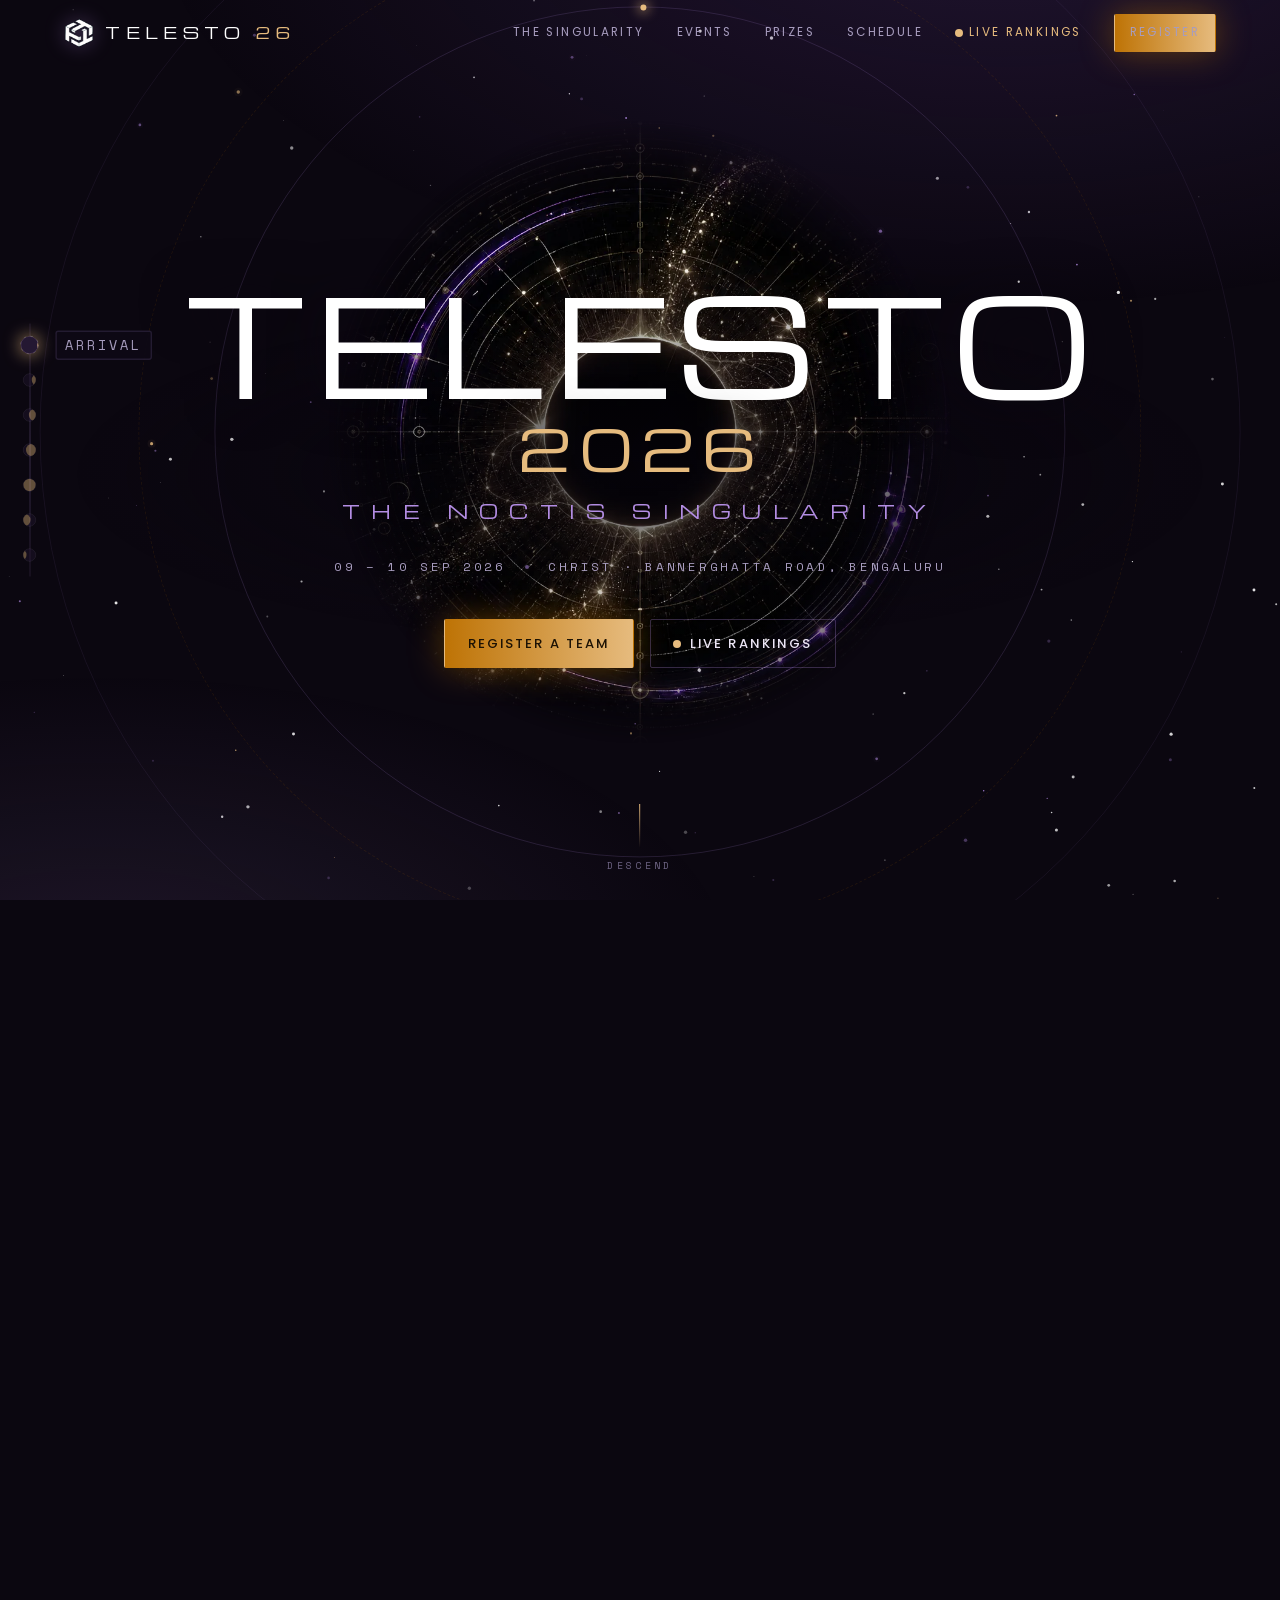
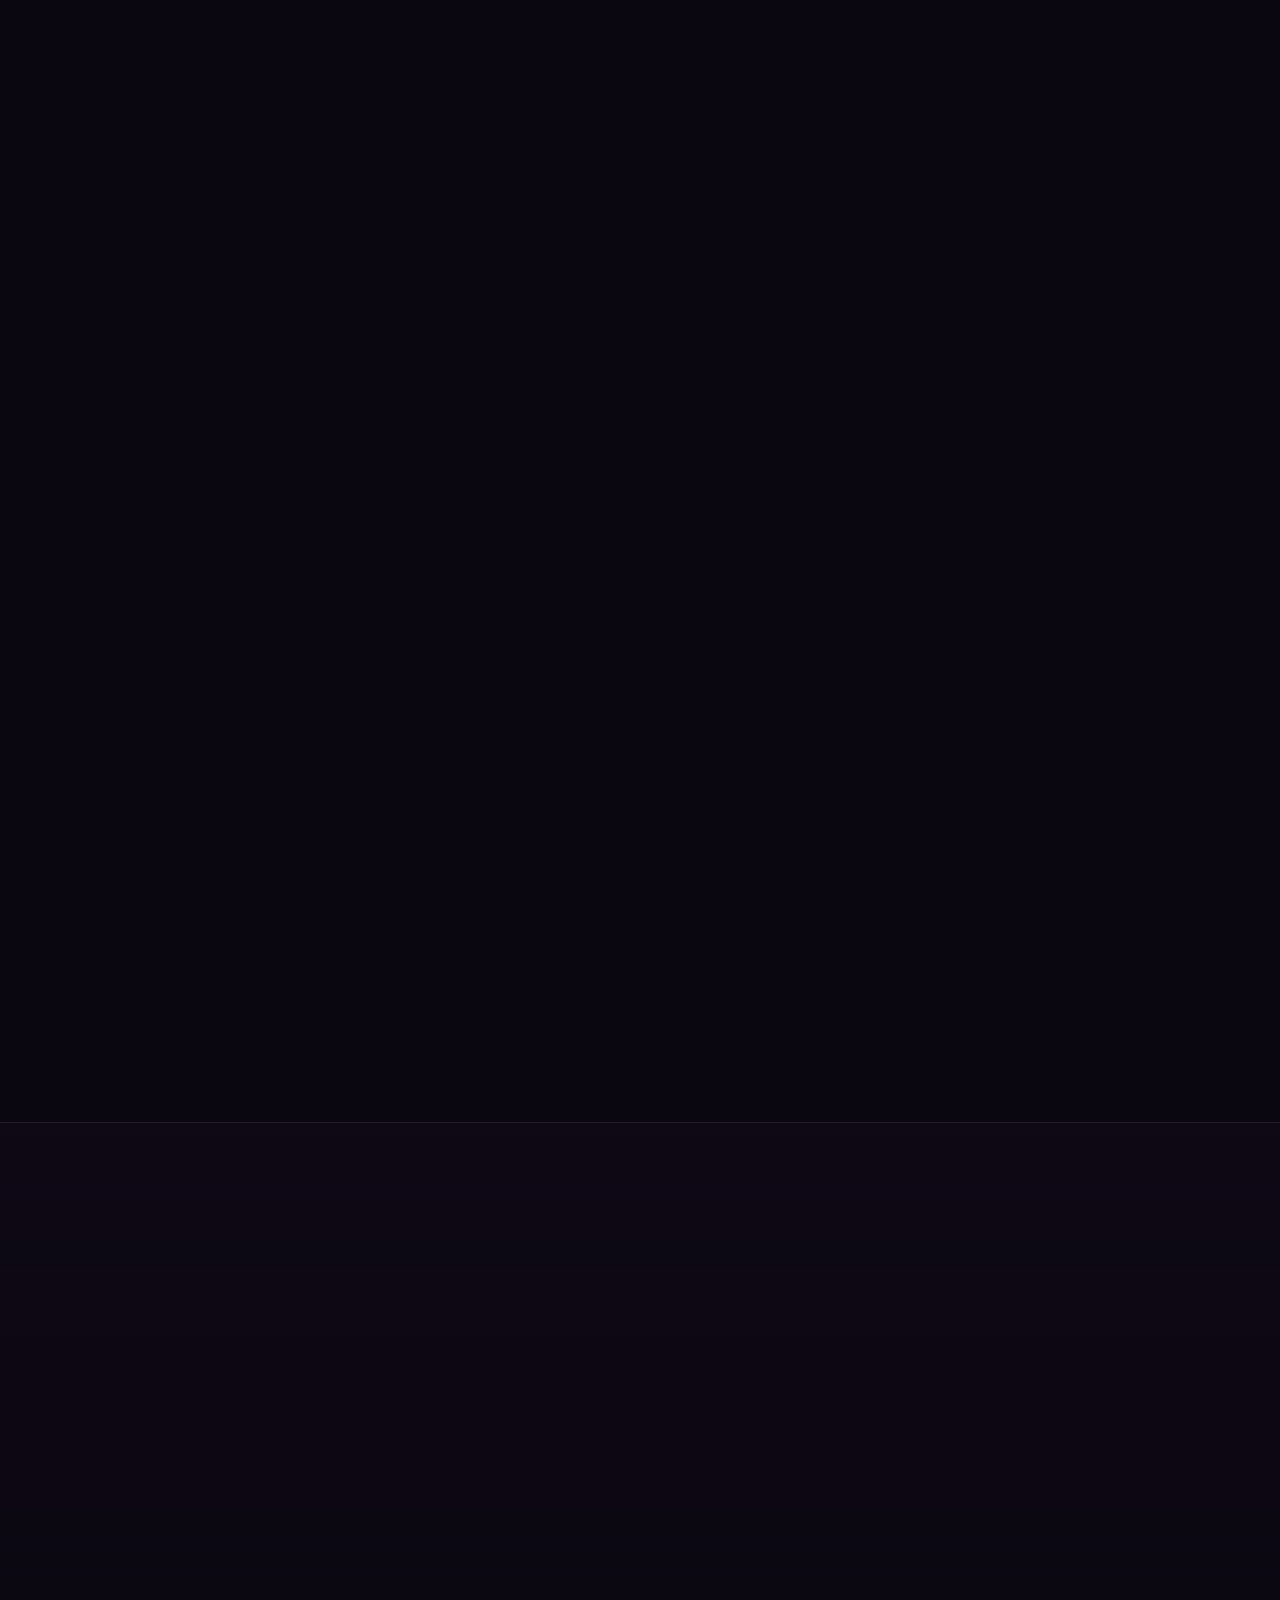
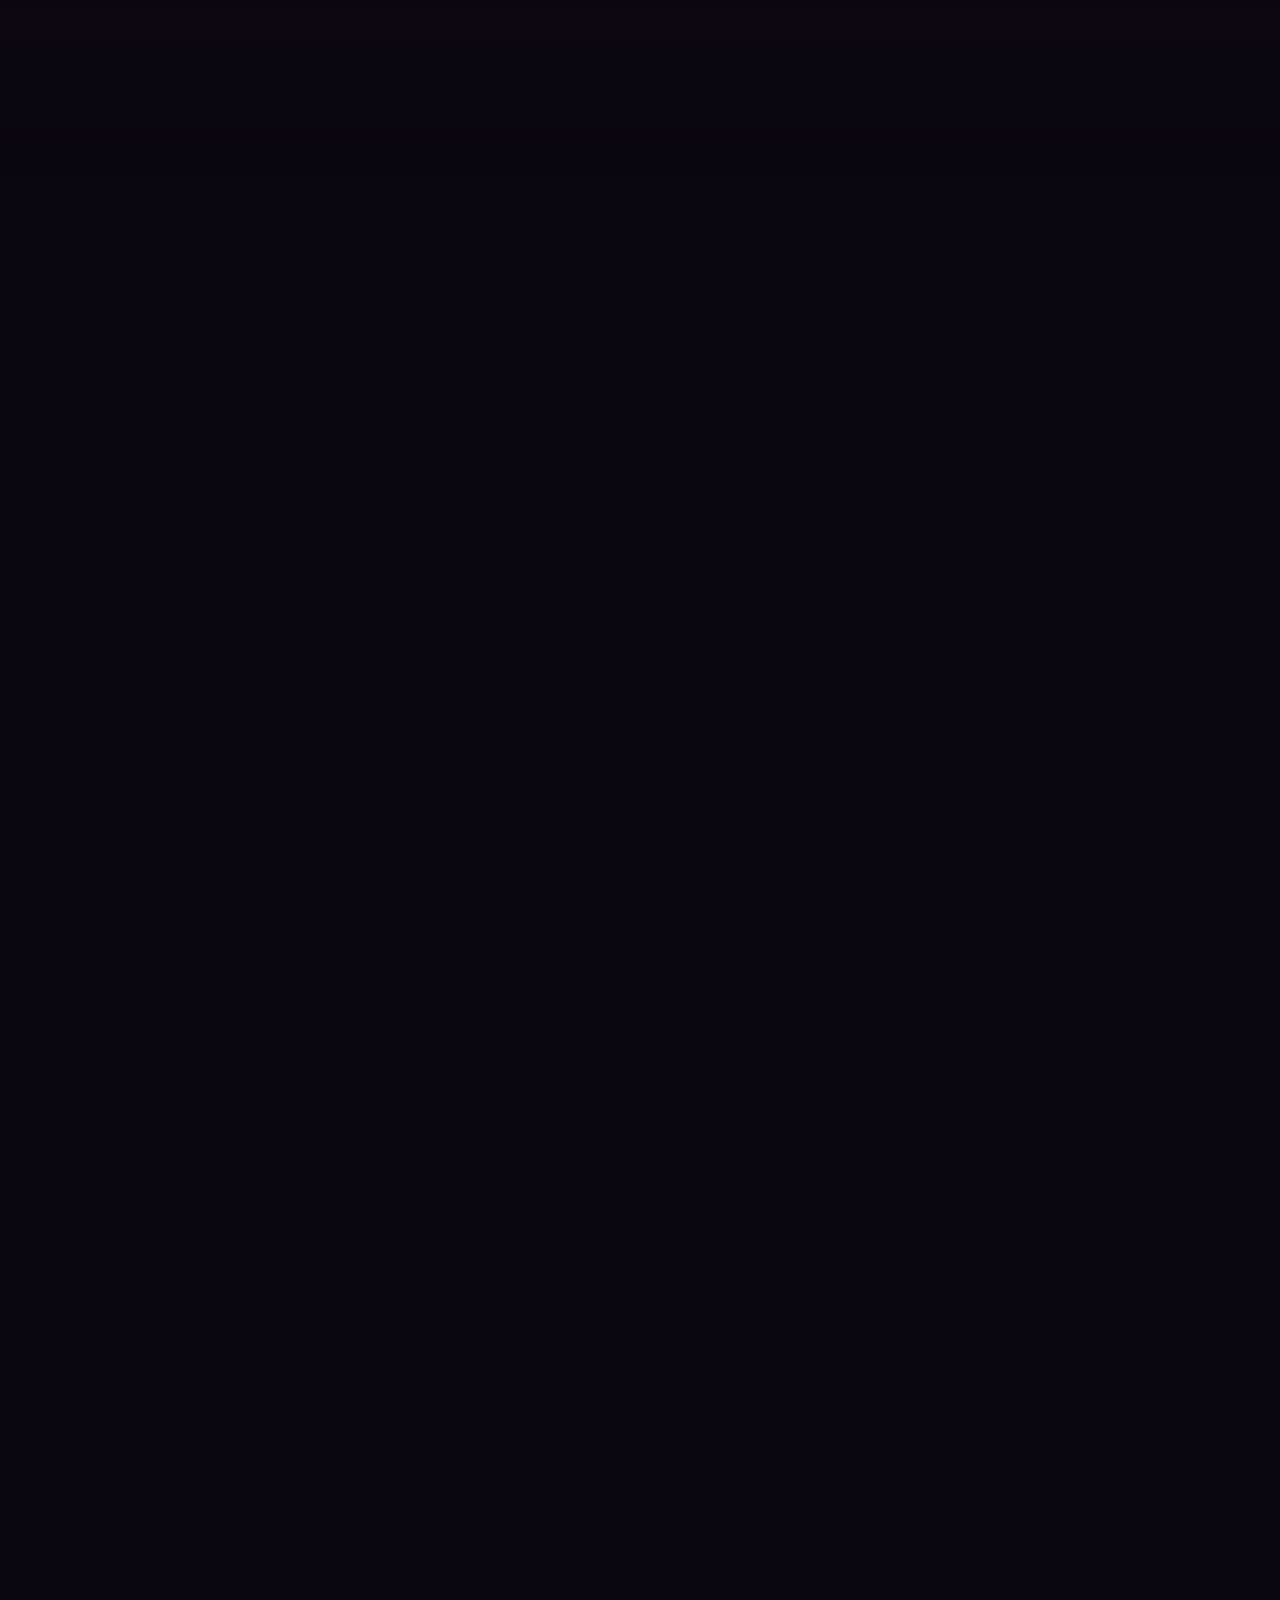
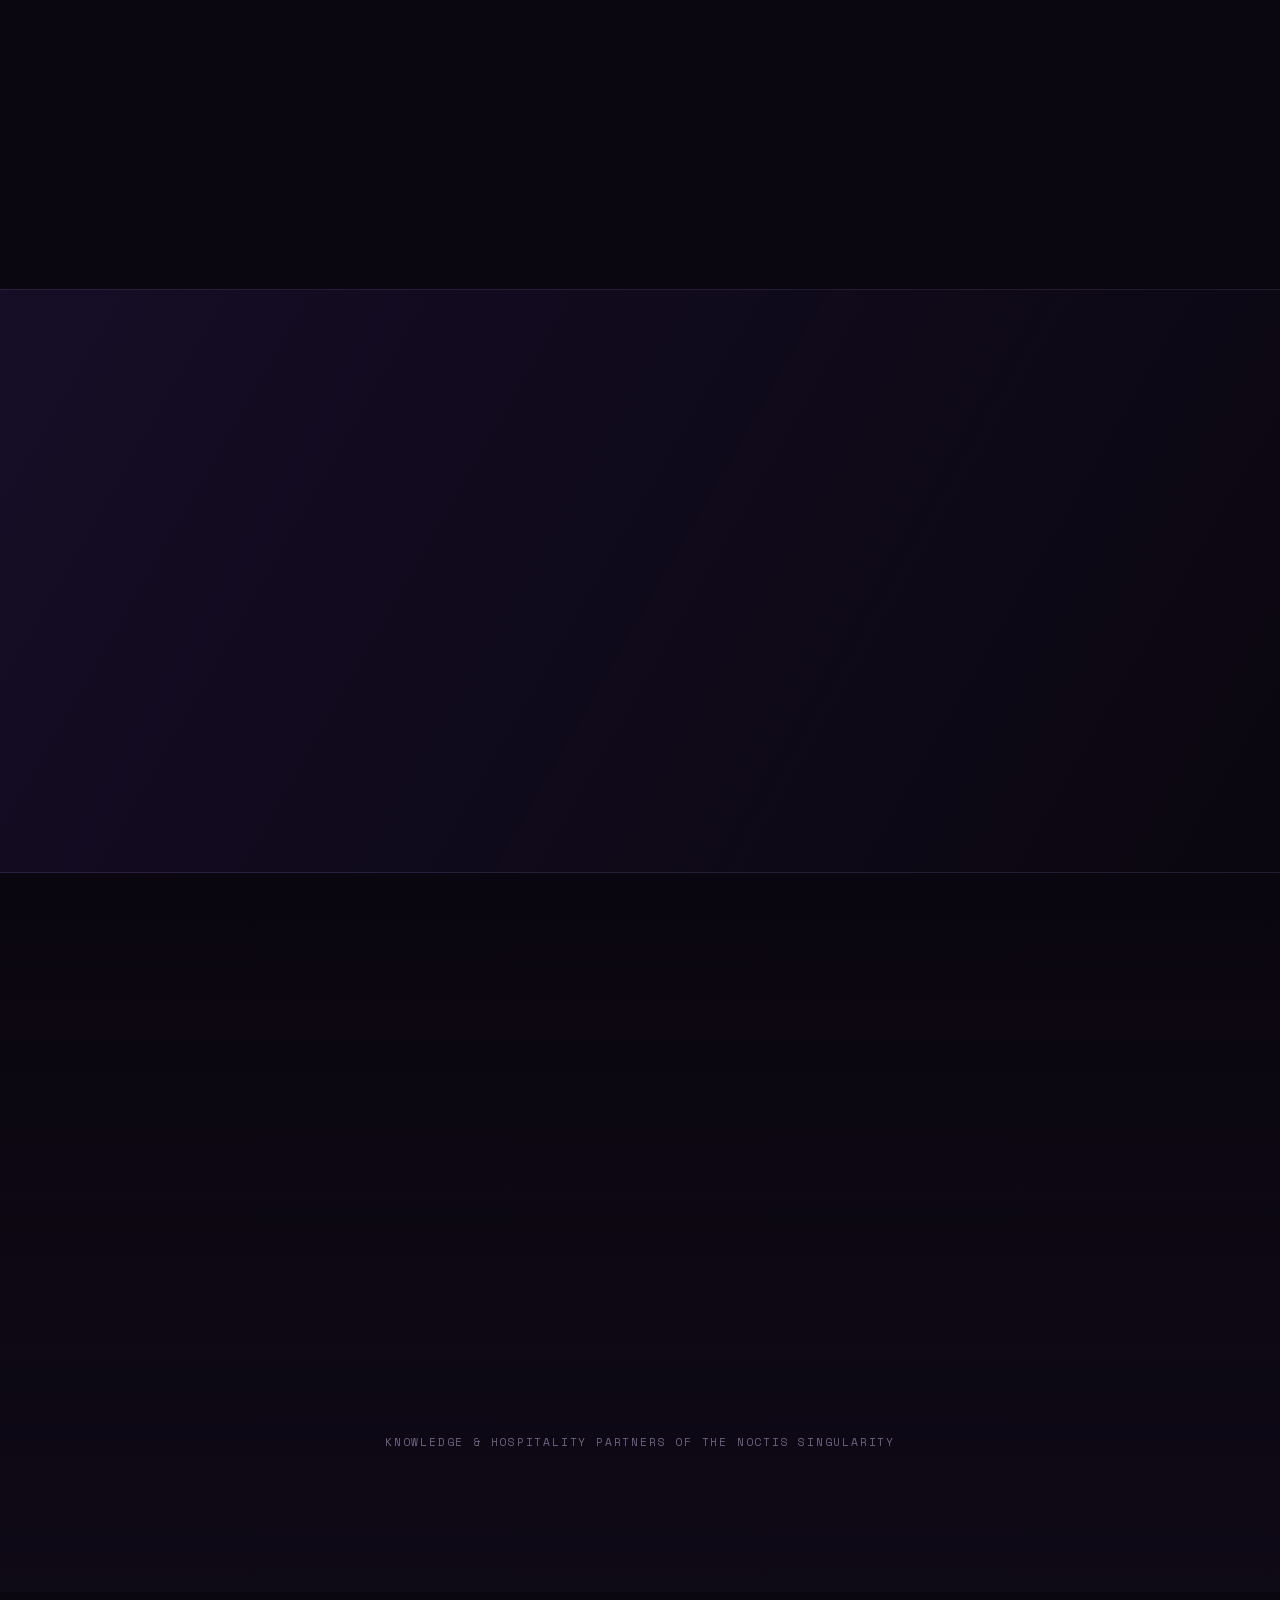
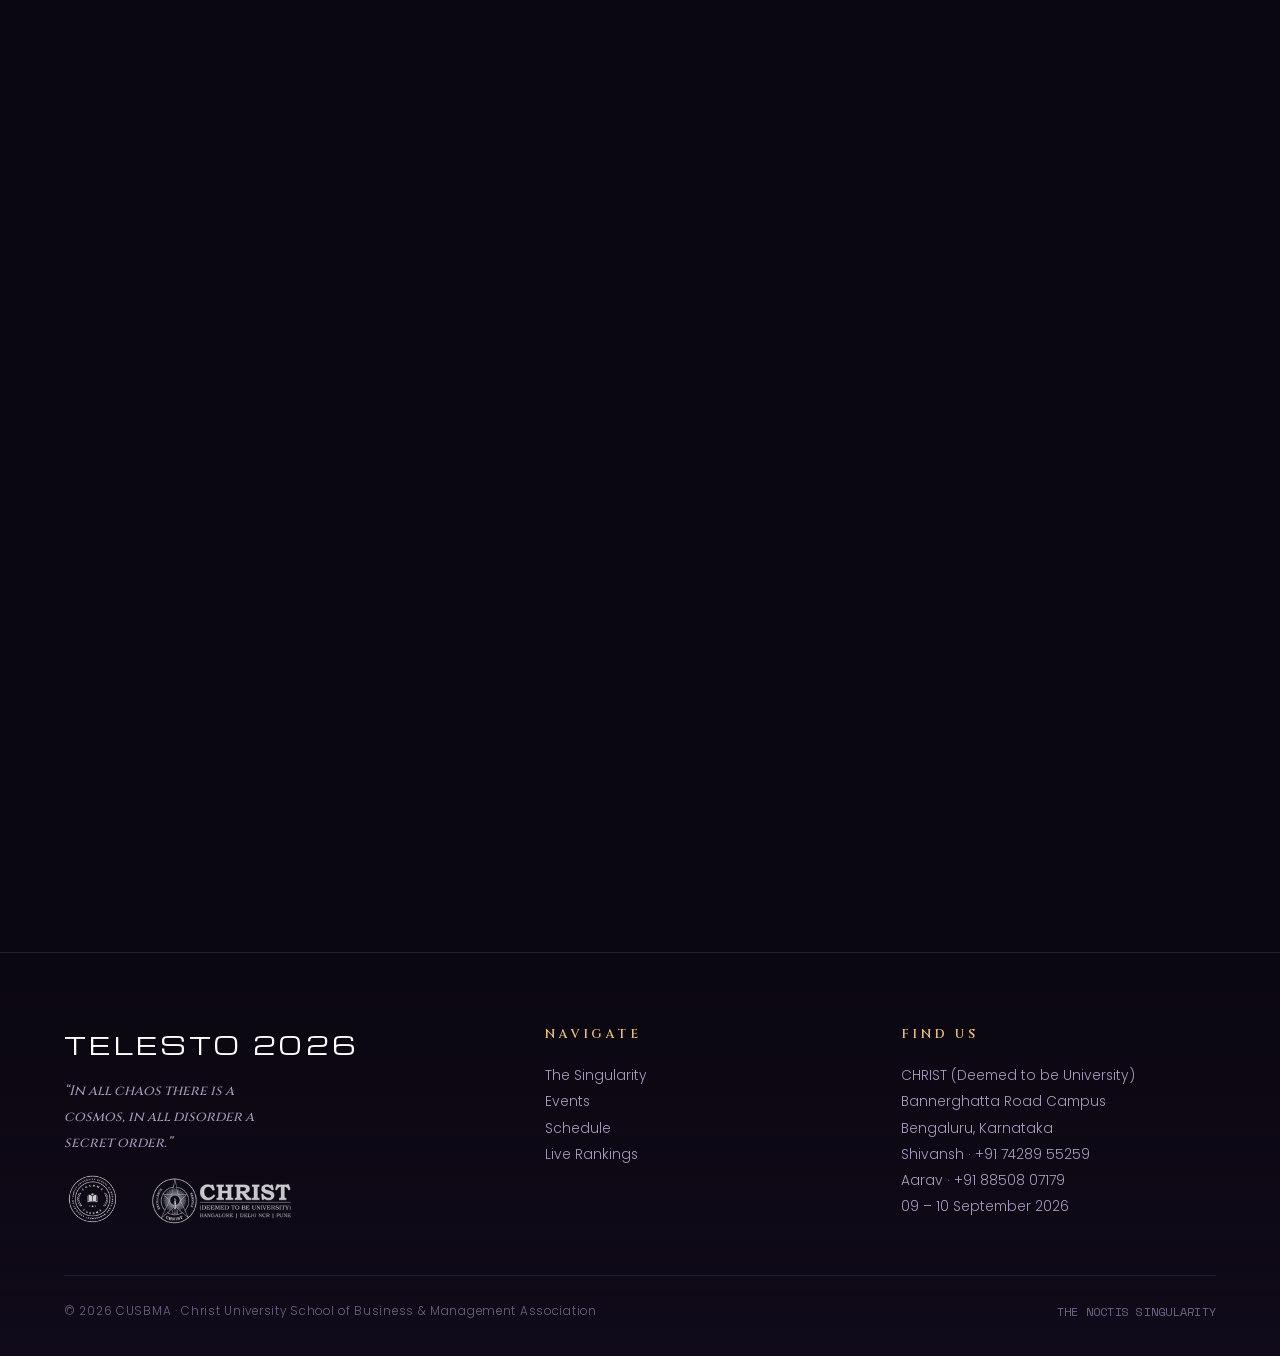
==== commit c90aed08: "Password show/hide eye toggle in login panel Co-Authored-By: Claude Fable 5 <noreply@anthropic.com> " ====
--- a/index.html
+++ b/index.html
@@ -34,9 +34,9 @@
 <meta name="referrer" content="strict-origin-when-cross-origin">
 <link rel="preload" as="image" href="assets/eclipse-hero.webp" type="image/webp">
 <link rel="preload" as="font" href="fonts/Michroma-400-latin.woff2" type="font/woff2" crossorigin>
-<link rel="stylesheet" href="css/fonts.css?v=15">
-<link rel="stylesheet" href="css/telesto.css?v=15">
-<link rel="stylesheet" href="css/landing.css?v=15">
+<link rel="stylesheet" href="css/fonts.css?v=16">
+<link rel="stylesheet" href="css/telesto.css?v=16">
+<link rel="stylesheet" href="css/landing.css?v=16">
 <link rel="icon" href="assets/logo-telesto.png">
 </head>
 <body>
@@ -342,7 +342,7 @@
   </div>
 </footer>
 
-<script src="js/cosmos.js?v=15"></script>
-<script src="js/site.js?v=15"></script>
+<script src="js/cosmos.js?v=16"></script>
+<script src="js/site.js?v=16"></script>
 </body>
 </html>
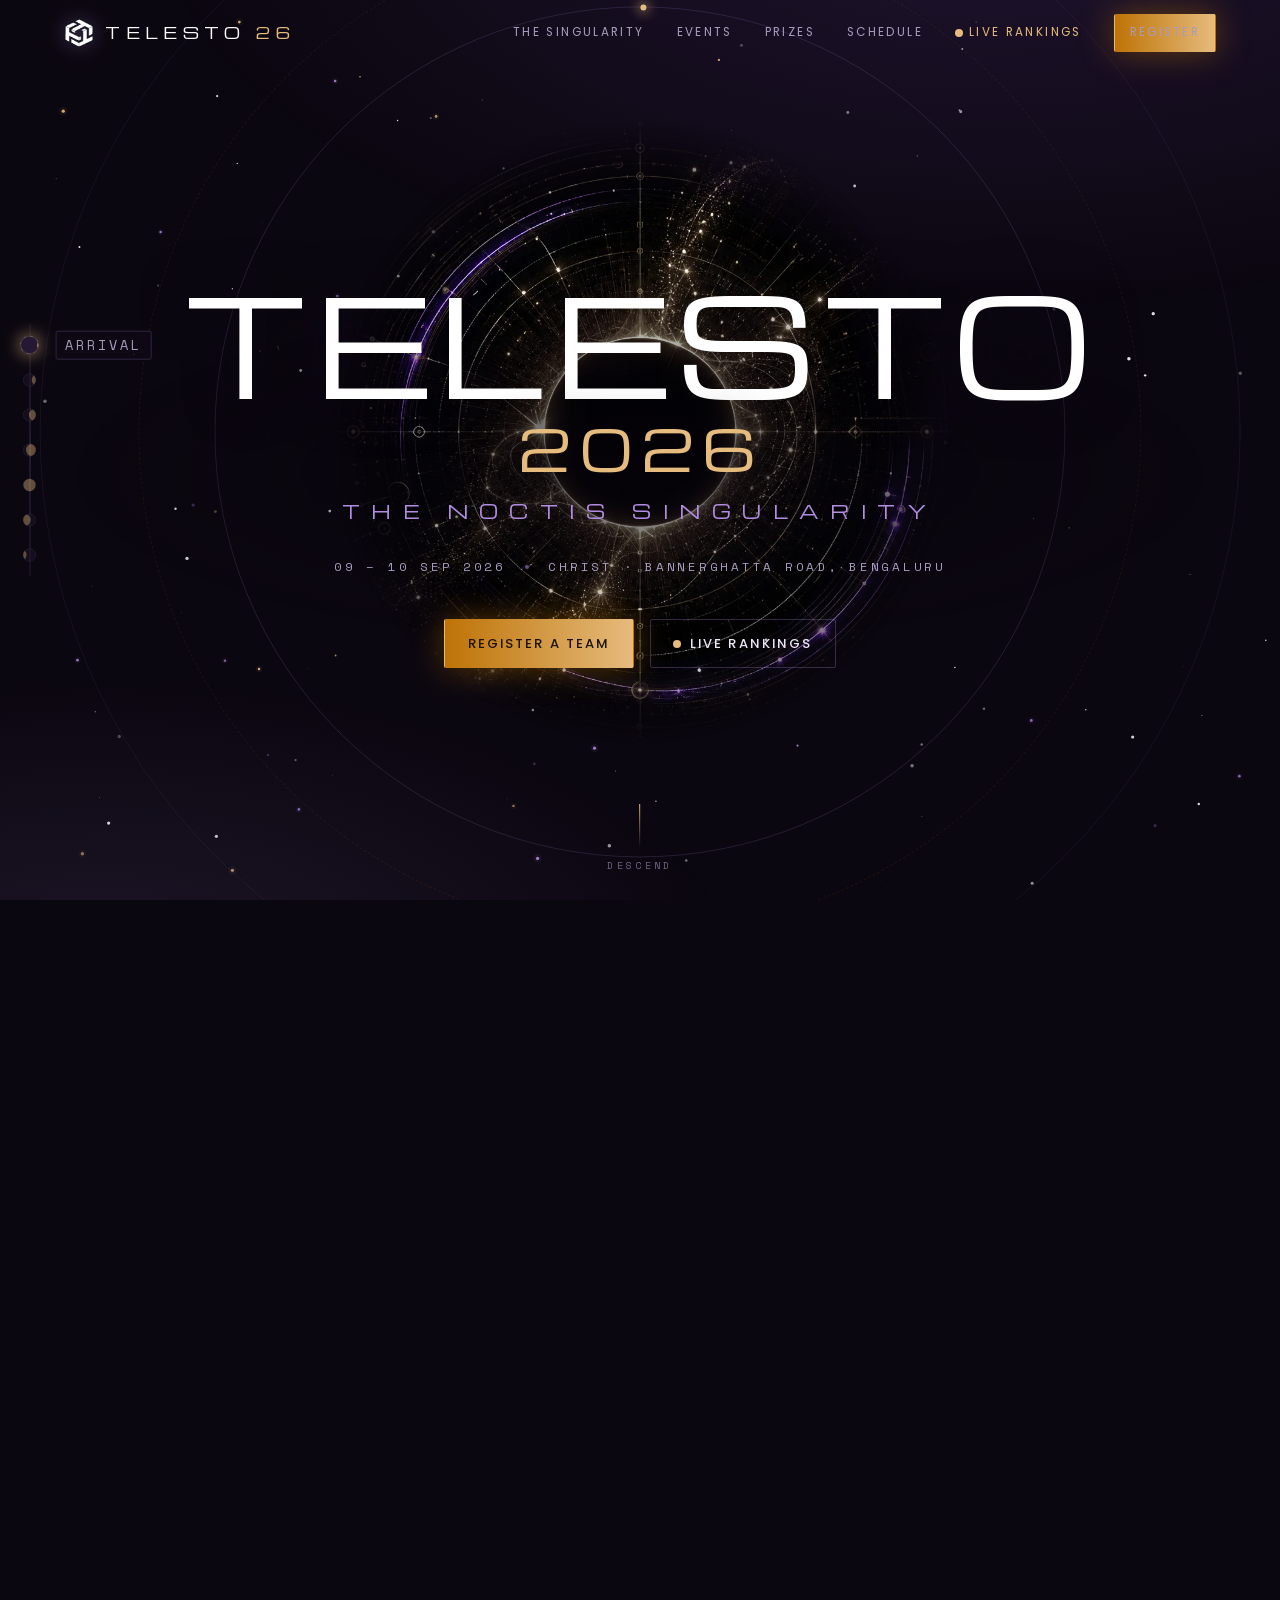
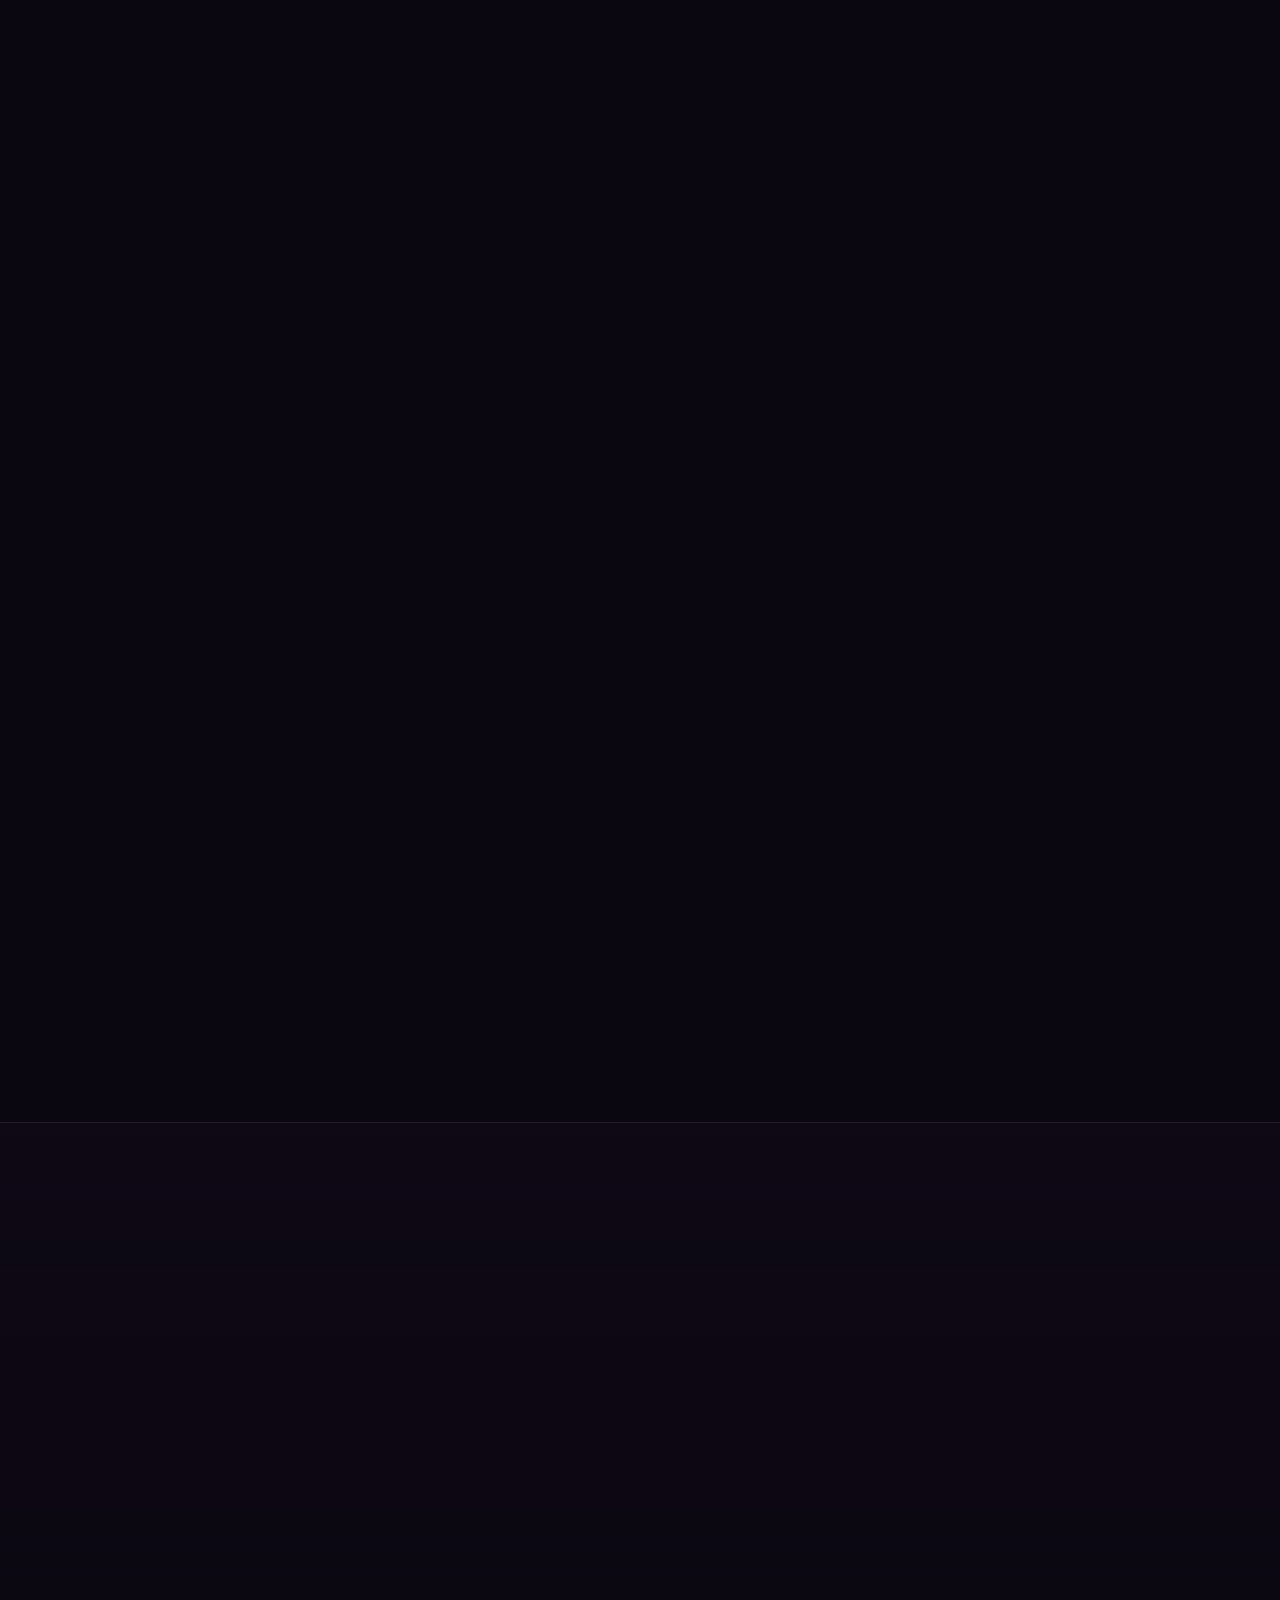
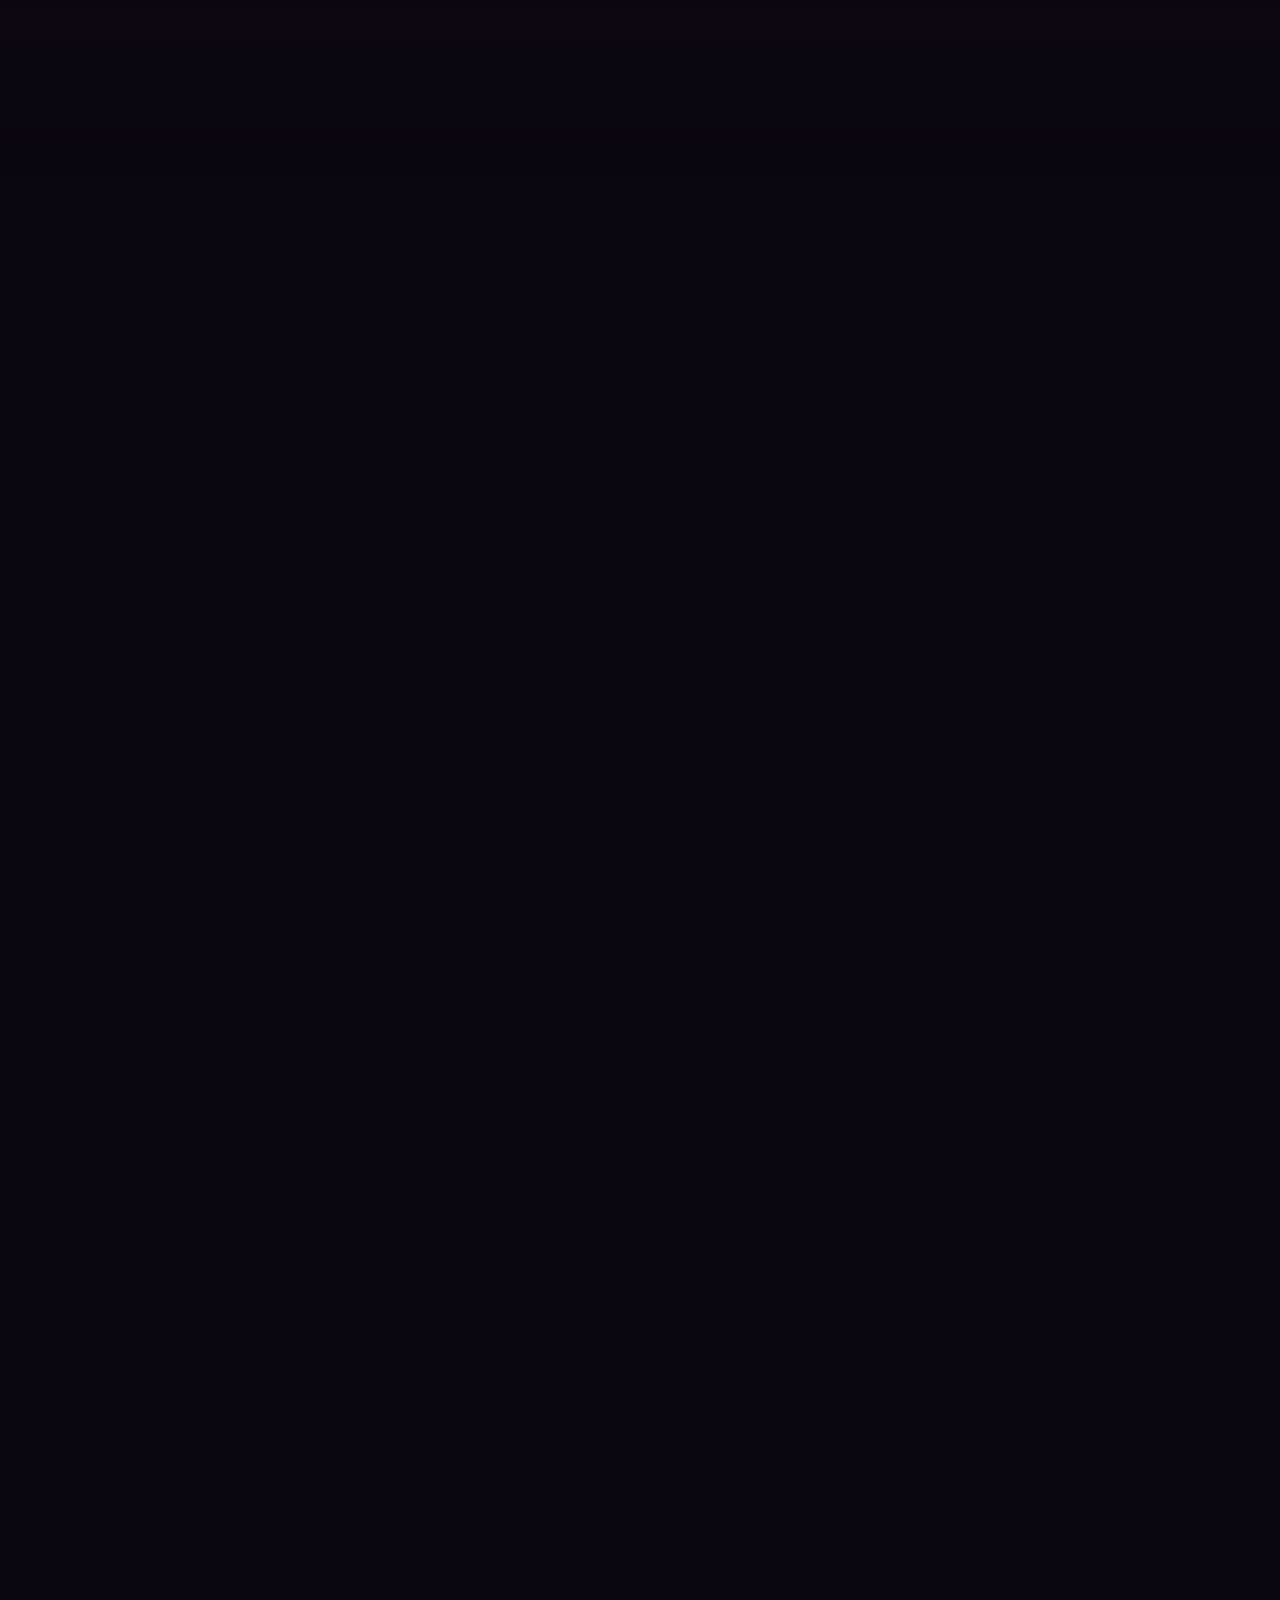
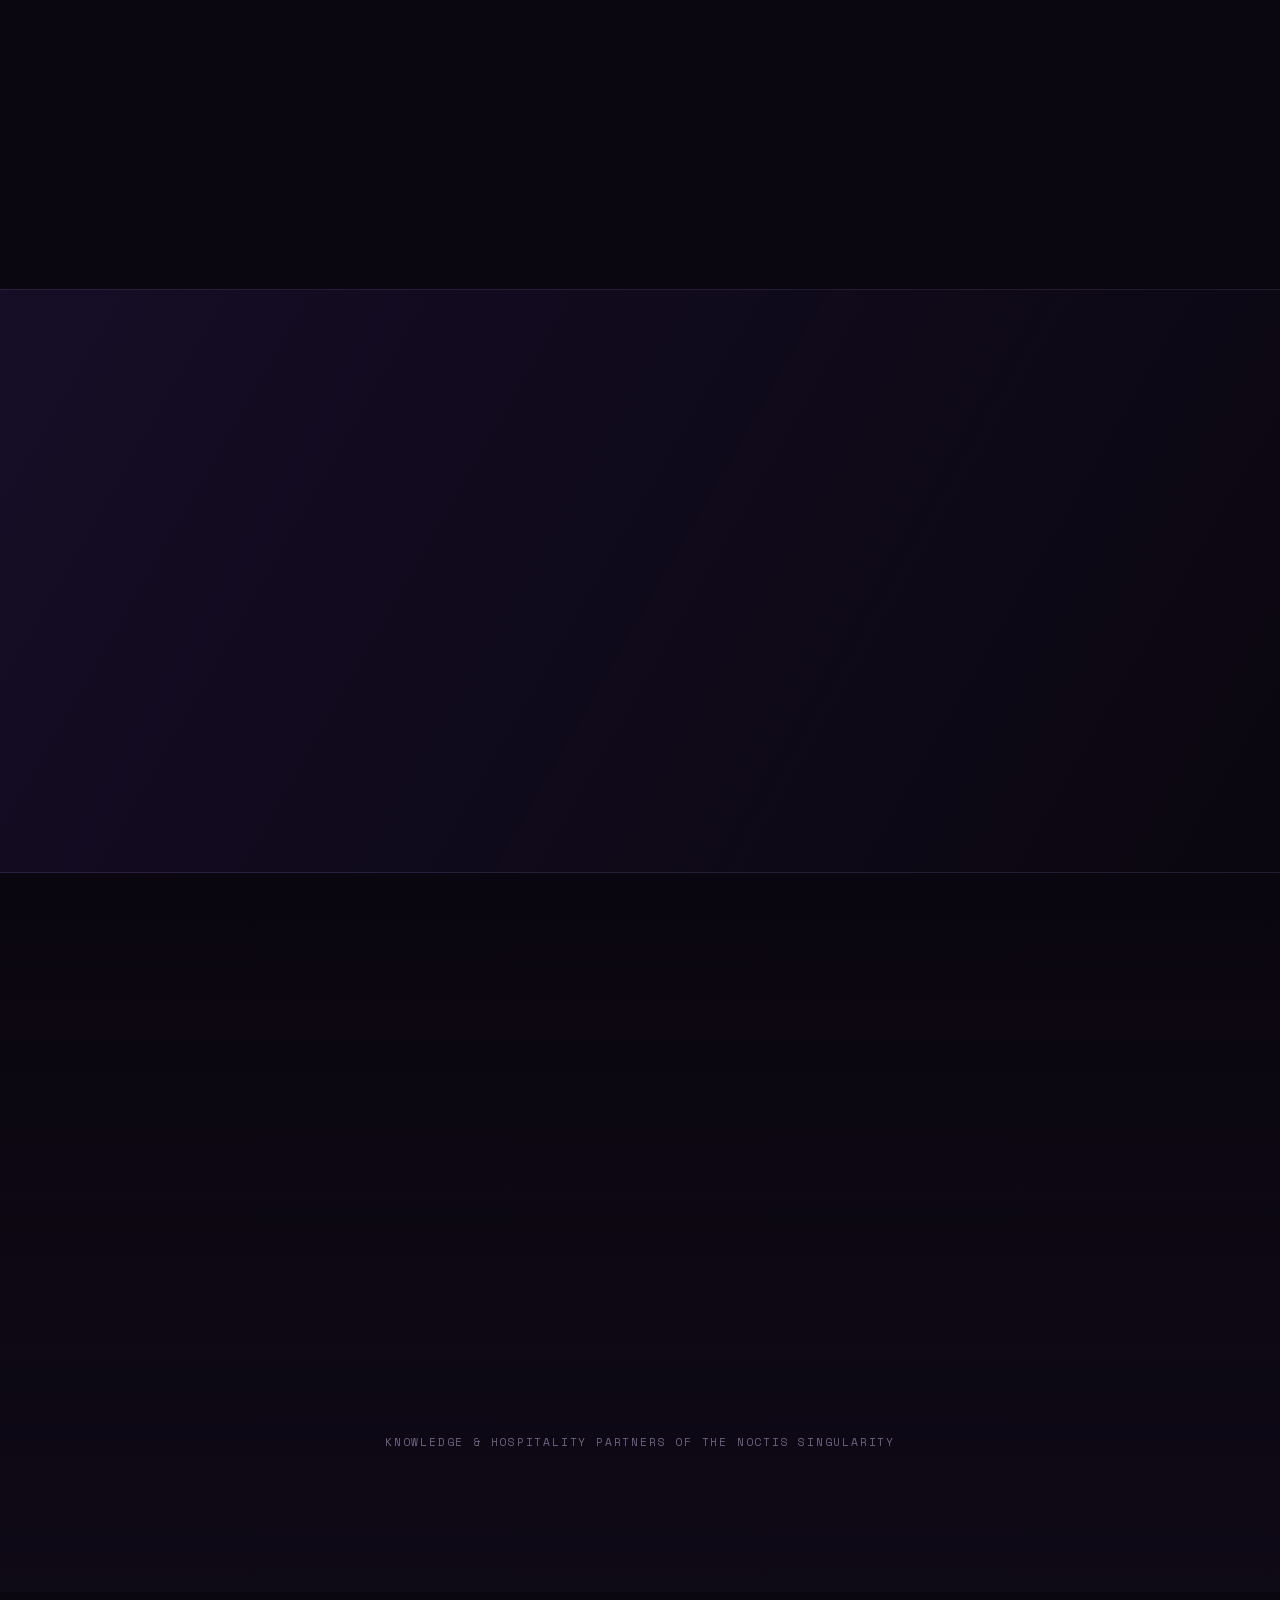
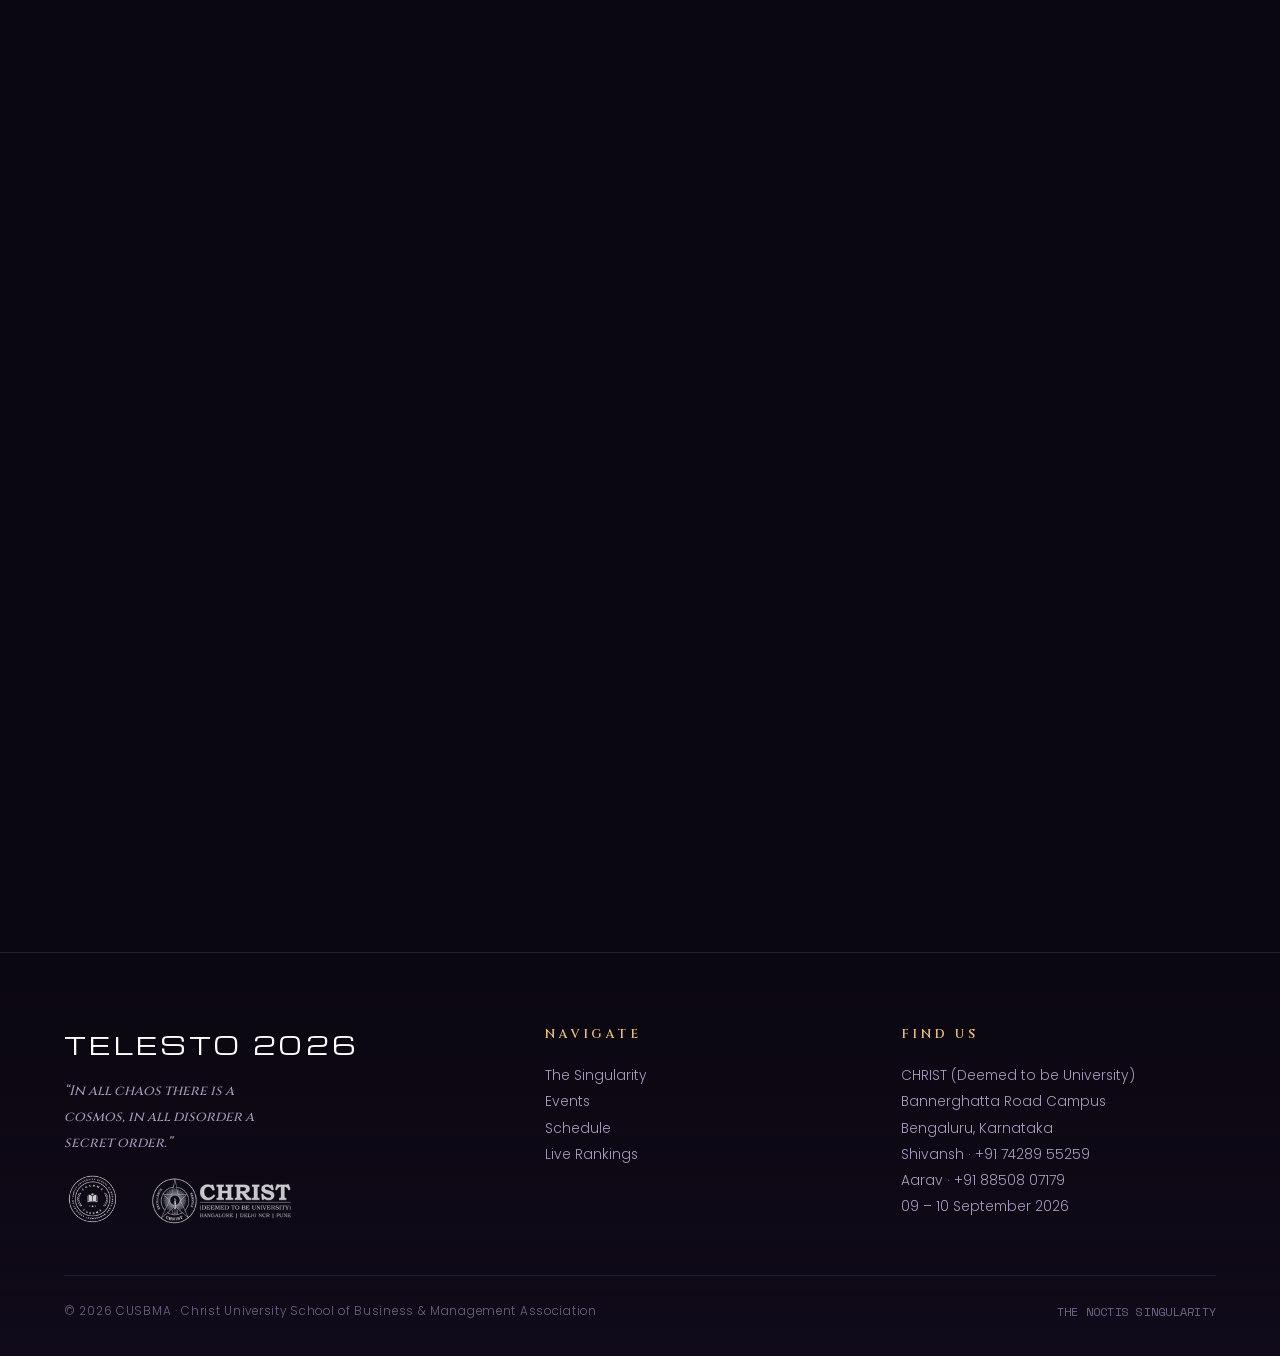
==== commit 1469b54c: "Team view: round rank only; canonical URLs for telesto2026.in Co-Authored-By: Claude Fable 5 <norepl" ====
--- a/index.html
+++ b/index.html
@@ -10,7 +10,8 @@
 <meta property="og:type" content="website">
 <meta property="og:title" content="TELESTO 2026 — The Noctis Singularity">
 <meta property="og:description" content="CUSBMA's flagship management fest. 9–10 September 2026, CHRIST (Deemed to be University), Bannerghatta Road Campus, Bengaluru.">
-<meta property="og:image" content="assets/eclipse-hero.png">
+<meta property="og:image" content="https://telesto2026.in/assets/eclipse-hero.png">
+<link rel="canonical" href="https://telesto2026.in/">
 <meta name="twitter:card" content="summary_large_image">
 <script type="application/ld+json">
 {
@@ -34,9 +35,9 @@
 <meta name="referrer" content="strict-origin-when-cross-origin">
 <link rel="preload" as="image" href="assets/eclipse-hero.webp" type="image/webp">
 <link rel="preload" as="font" href="fonts/Michroma-400-latin.woff2" type="font/woff2" crossorigin>
-<link rel="stylesheet" href="css/fonts.css?v=16">
-<link rel="stylesheet" href="css/telesto.css?v=16">
-<link rel="stylesheet" href="css/landing.css?v=16">
+<link rel="stylesheet" href="css/fonts.css?v=17">
+<link rel="stylesheet" href="css/telesto.css?v=17">
+<link rel="stylesheet" href="css/landing.css?v=17">
 <link rel="icon" href="assets/logo-telesto.png">
 </head>
 <body>
@@ -342,7 +343,7 @@
   </div>
 </footer>
 
-<script src="js/cosmos.js?v=16"></script>
-<script src="js/site.js?v=16"></script>
+<script src="js/cosmos.js?v=17"></script>
+<script src="js/site.js?v=17"></script>
 </body>
 </html>
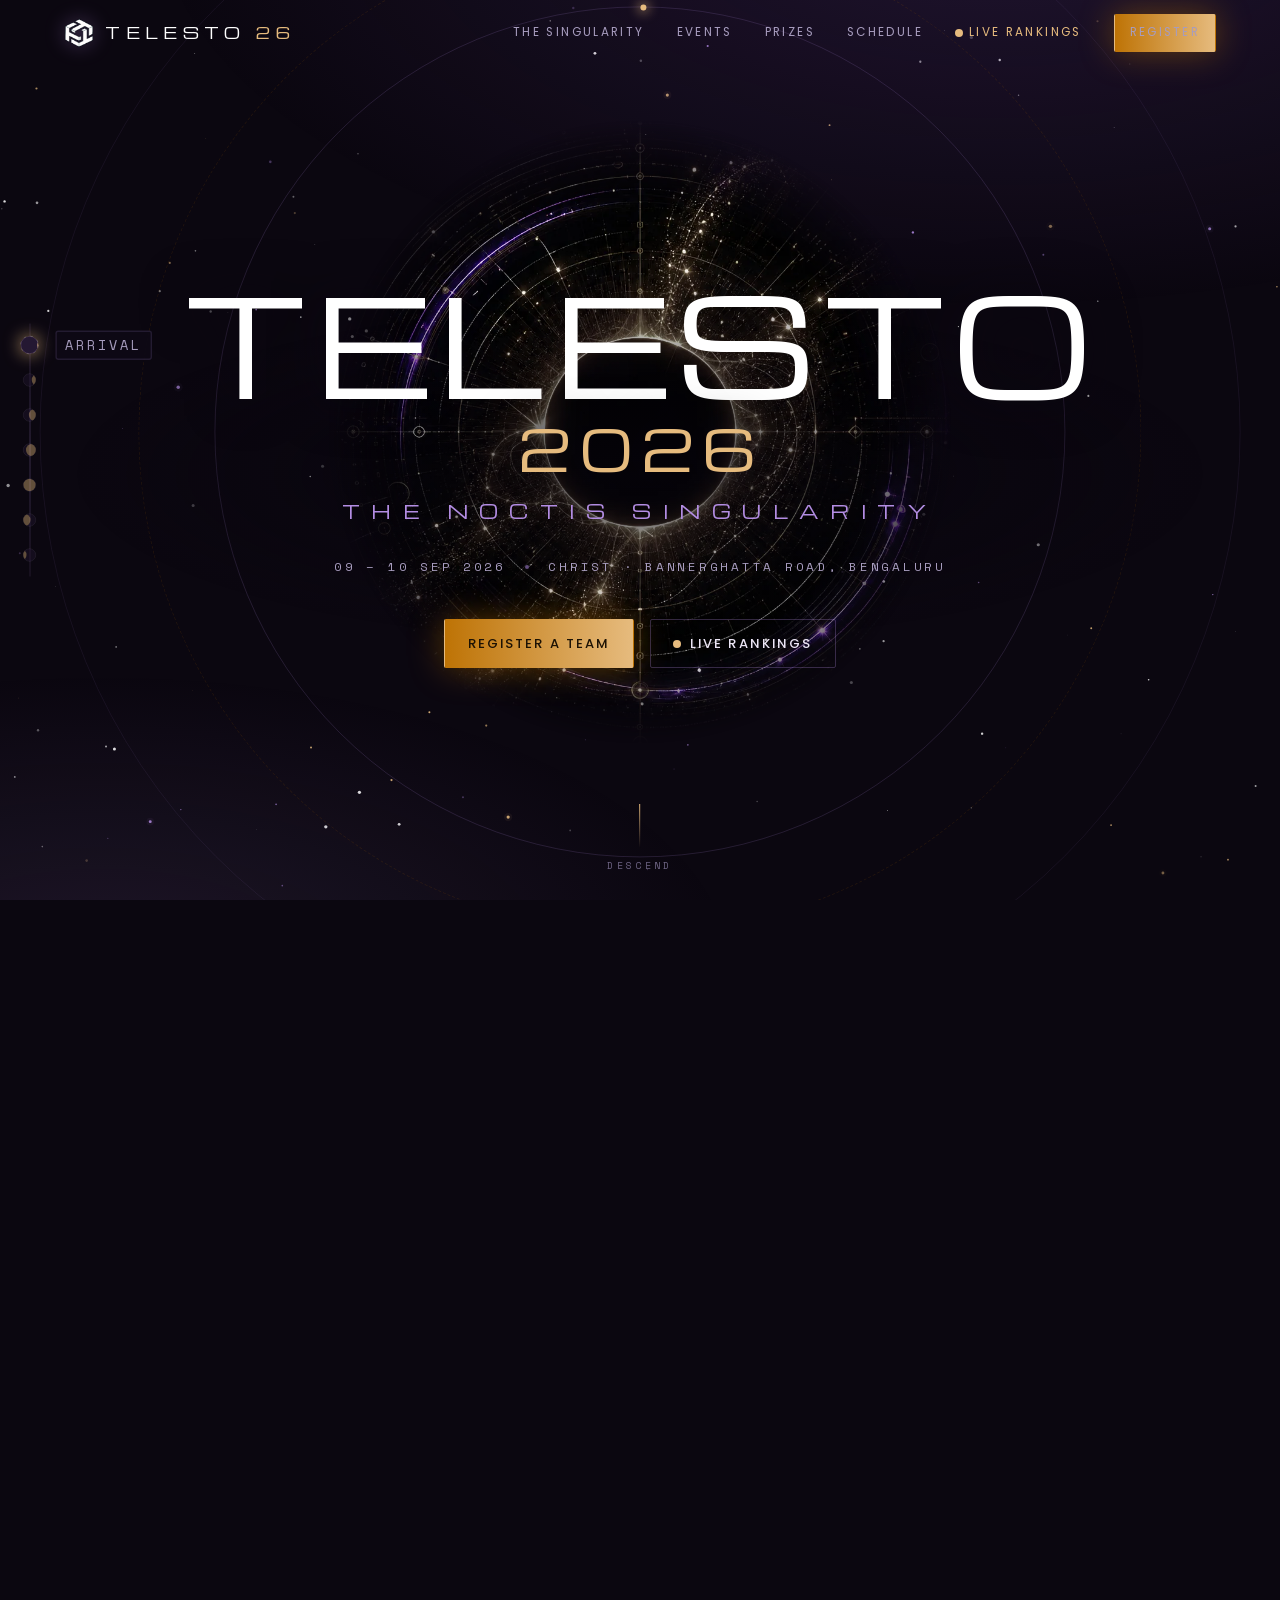
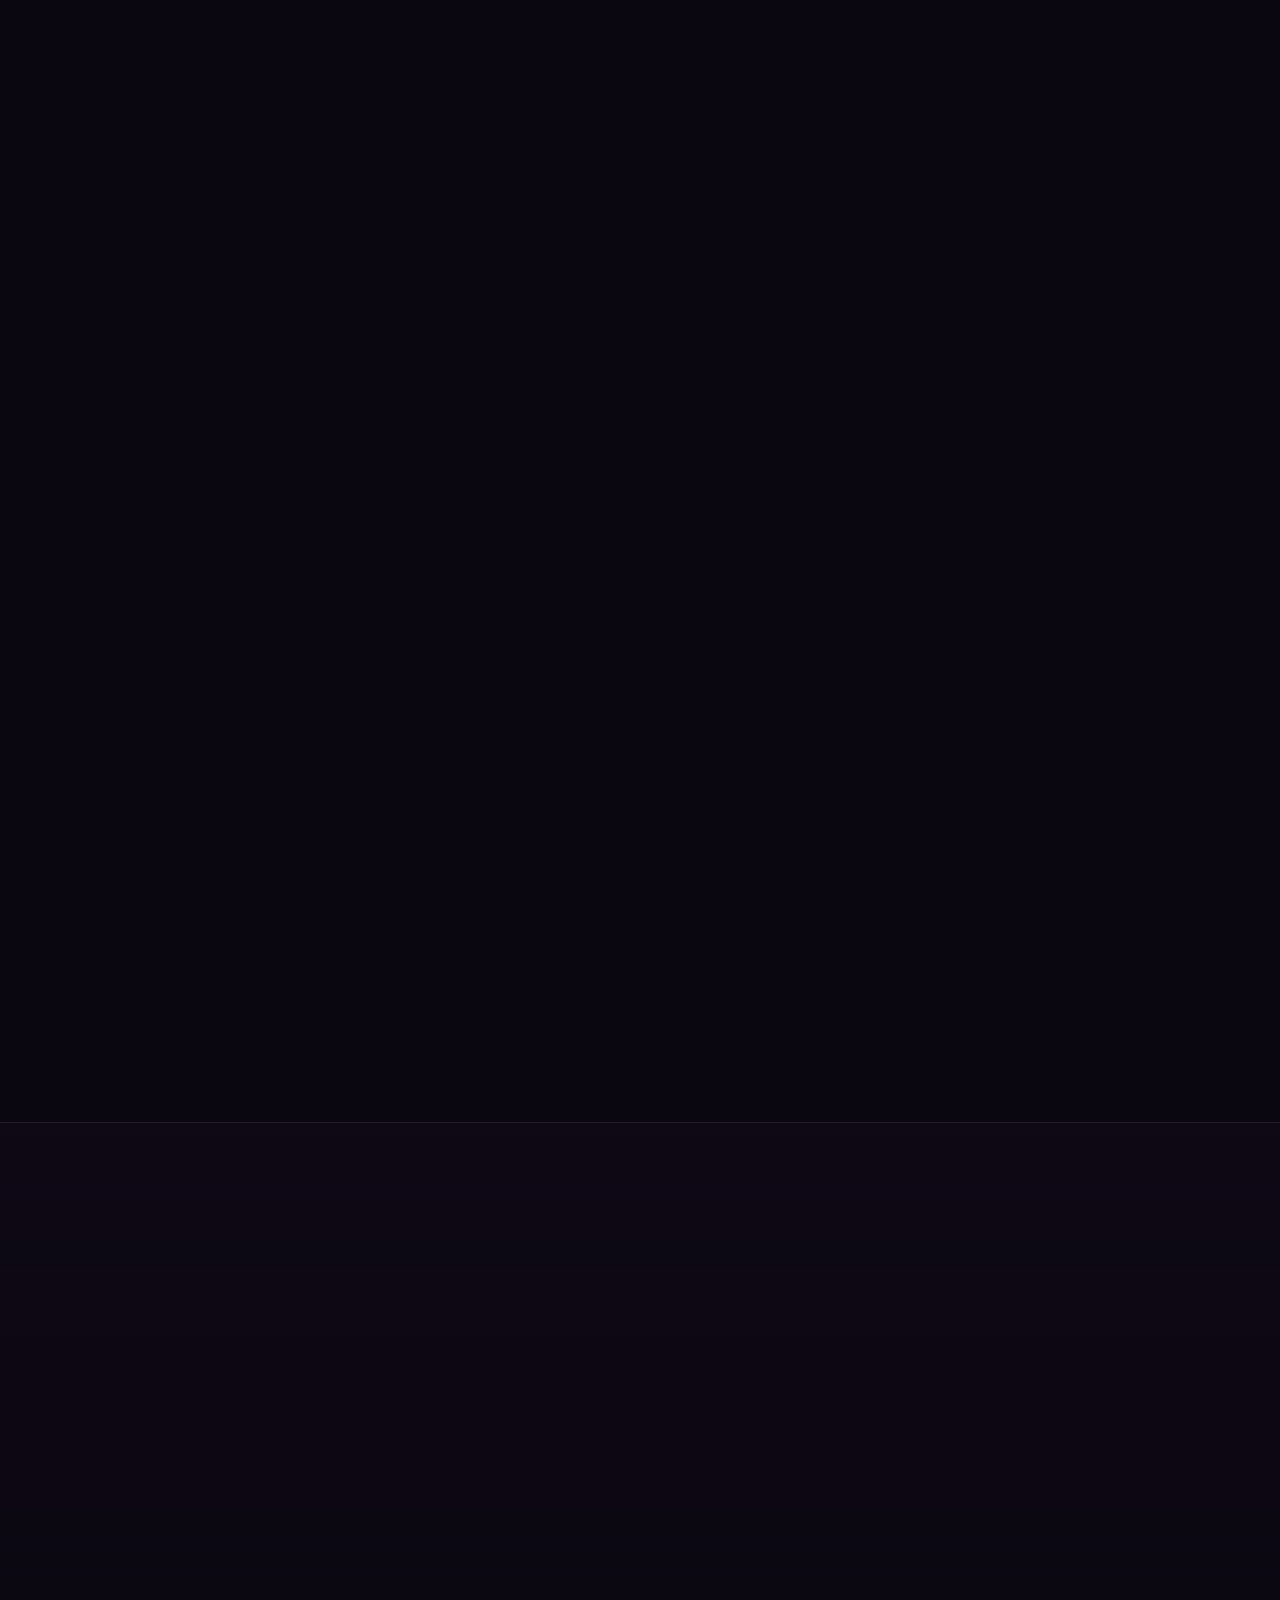
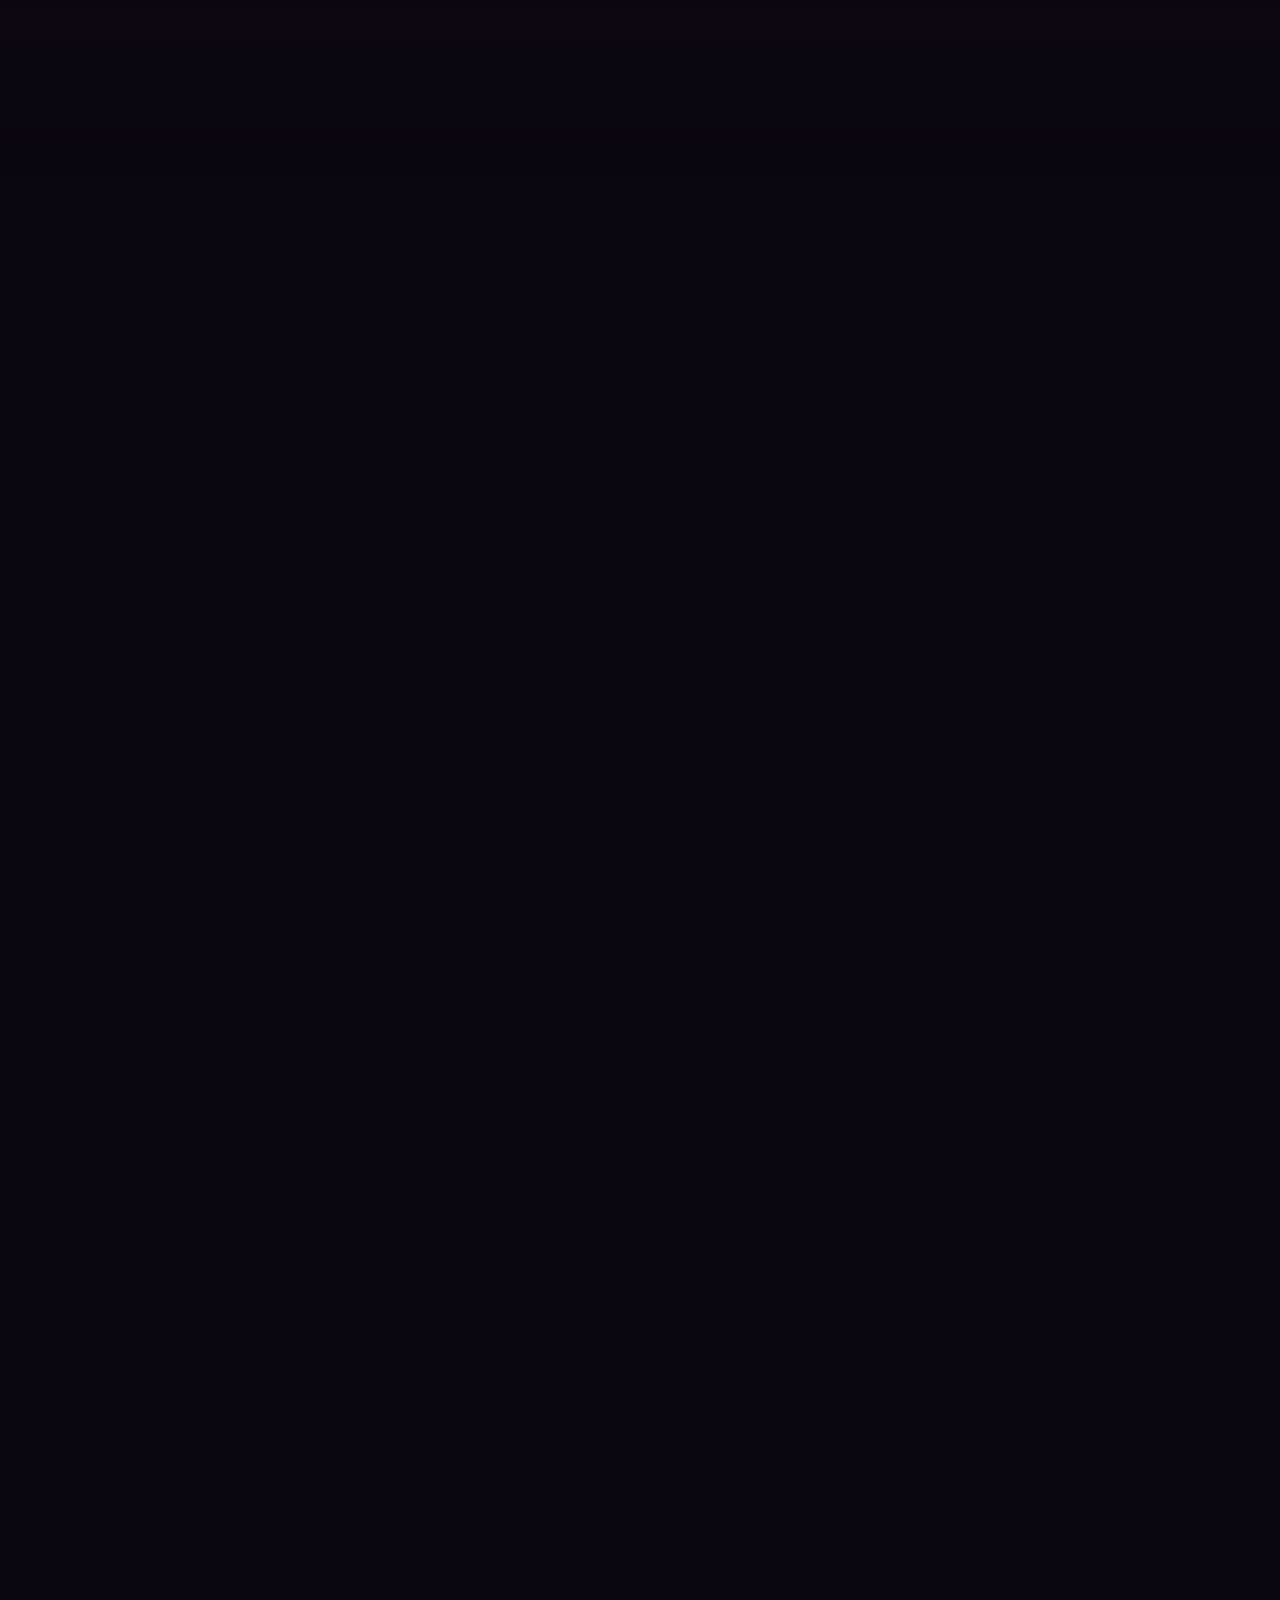
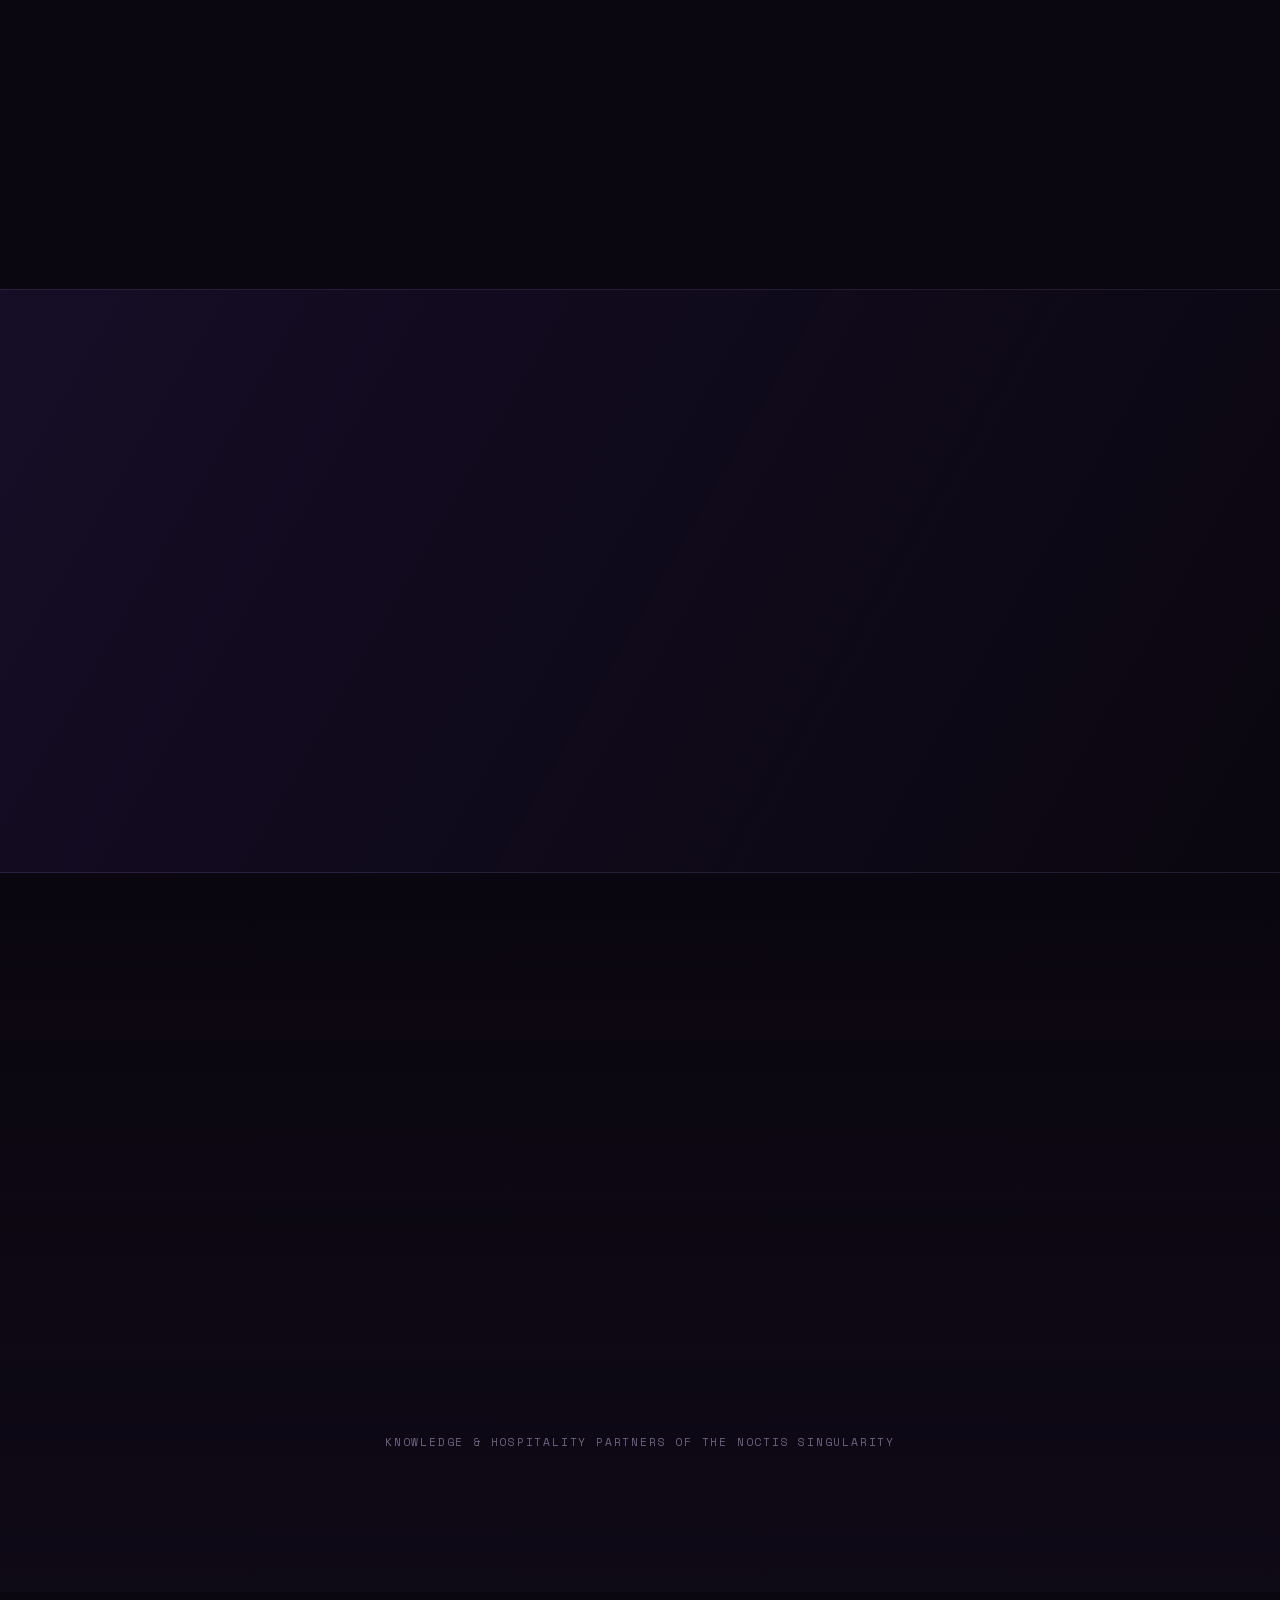
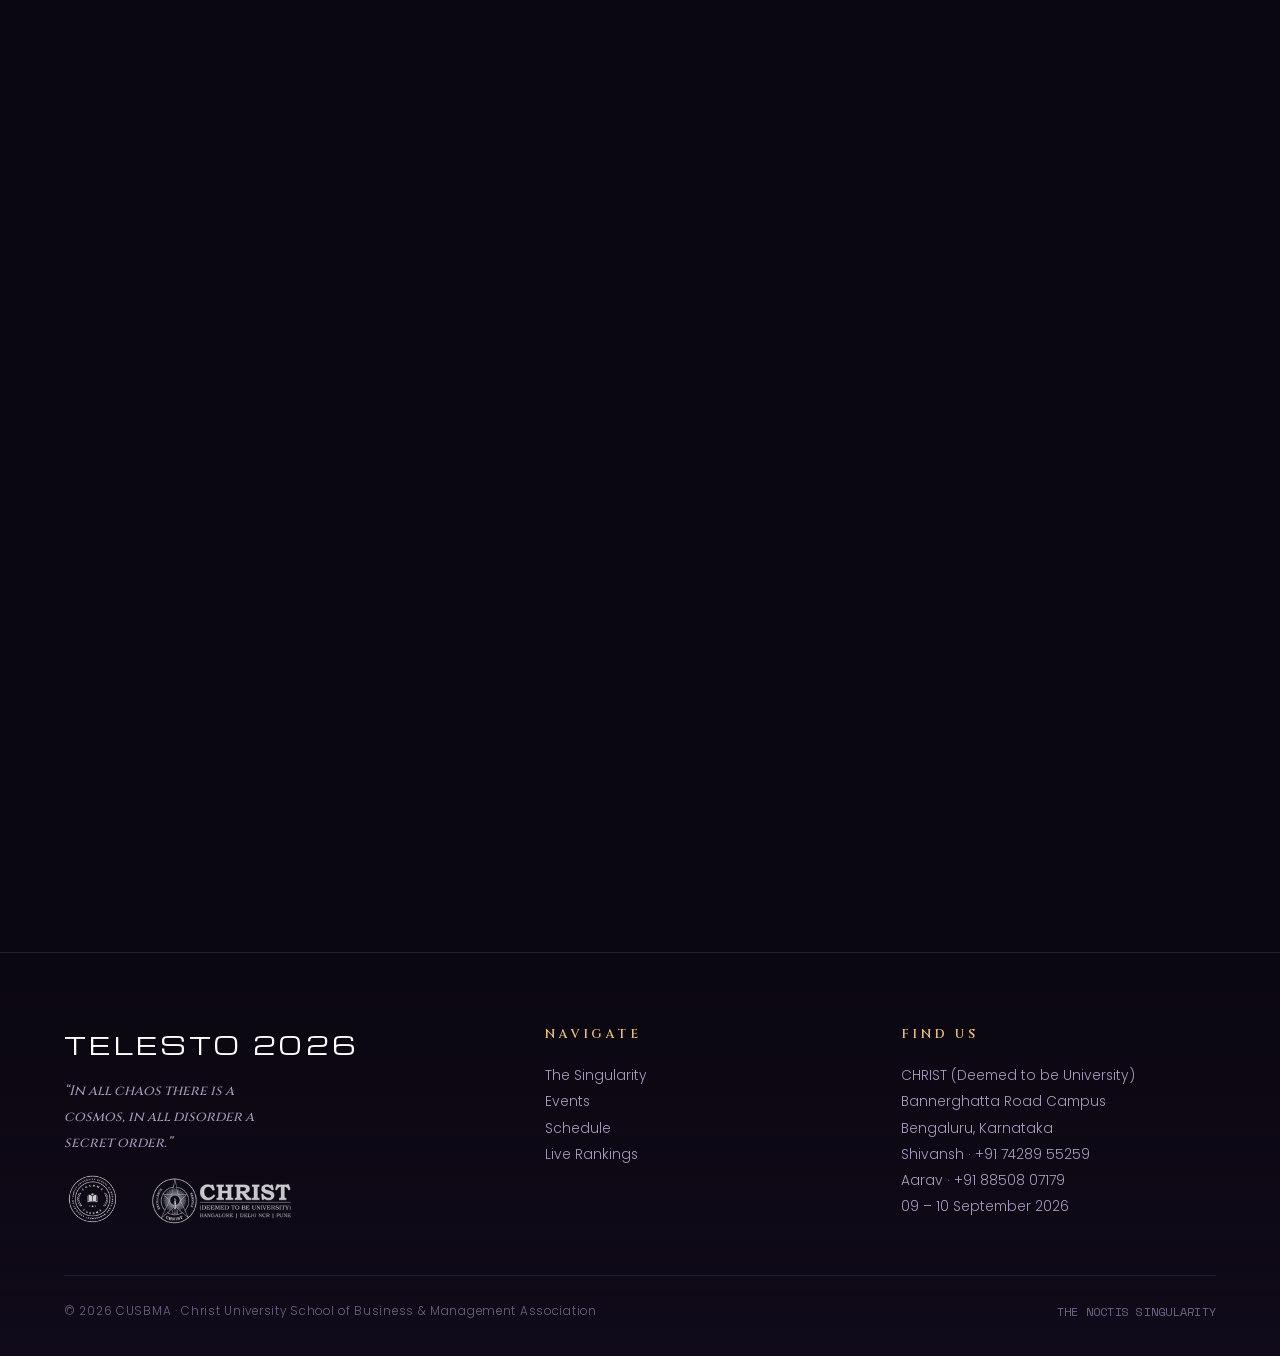
==== commit db987ca1: "Drop upgrade-insecure-requests from CSP (blocked assets during cert provisioning; redundant once HTT" ====
--- a/index.html
+++ b/index.html
@@ -31,13 +31,13 @@
   "description": "Two-day international-level business fest: Best Management Team (Multitasking), Business Case and Business Quiz. ₹2.5 lakh cash pool."
 }
 </script>
-<meta http-equiv="Content-Security-Policy" content="default-src 'self'; script-src 'self'; style-src 'self'; img-src 'self'; font-src 'self'; connect-src 'self'; object-src 'none'; base-uri 'self'; form-action 'self'; upgrade-insecure-requests">
+<meta http-equiv="Content-Security-Policy" content="default-src 'self'; script-src 'self'; style-src 'self'; img-src 'self'; font-src 'self'; connect-src 'self'; object-src 'none'; base-uri 'self'; form-action 'self'">
 <meta name="referrer" content="strict-origin-when-cross-origin">
 <link rel="preload" as="image" href="assets/eclipse-hero.webp" type="image/webp">
 <link rel="preload" as="font" href="fonts/Michroma-400-latin.woff2" type="font/woff2" crossorigin>
-<link rel="stylesheet" href="css/fonts.css?v=17">
-<link rel="stylesheet" href="css/telesto.css?v=17">
-<link rel="stylesheet" href="css/landing.css?v=17">
+<link rel="stylesheet" href="css/fonts.css?v=18">
+<link rel="stylesheet" href="css/telesto.css?v=18">
+<link rel="stylesheet" href="css/landing.css?v=18">
 <link rel="icon" href="assets/logo-telesto.png">
 </head>
 <body>
@@ -343,7 +343,7 @@
   </div>
 </footer>
 
-<script src="js/cosmos.js?v=17"></script>
-<script src="js/site.js?v=17"></script>
+<script src="js/cosmos.js?v=18"></script>
+<script src="js/site.js?v=18"></script>
 </body>
 </html>
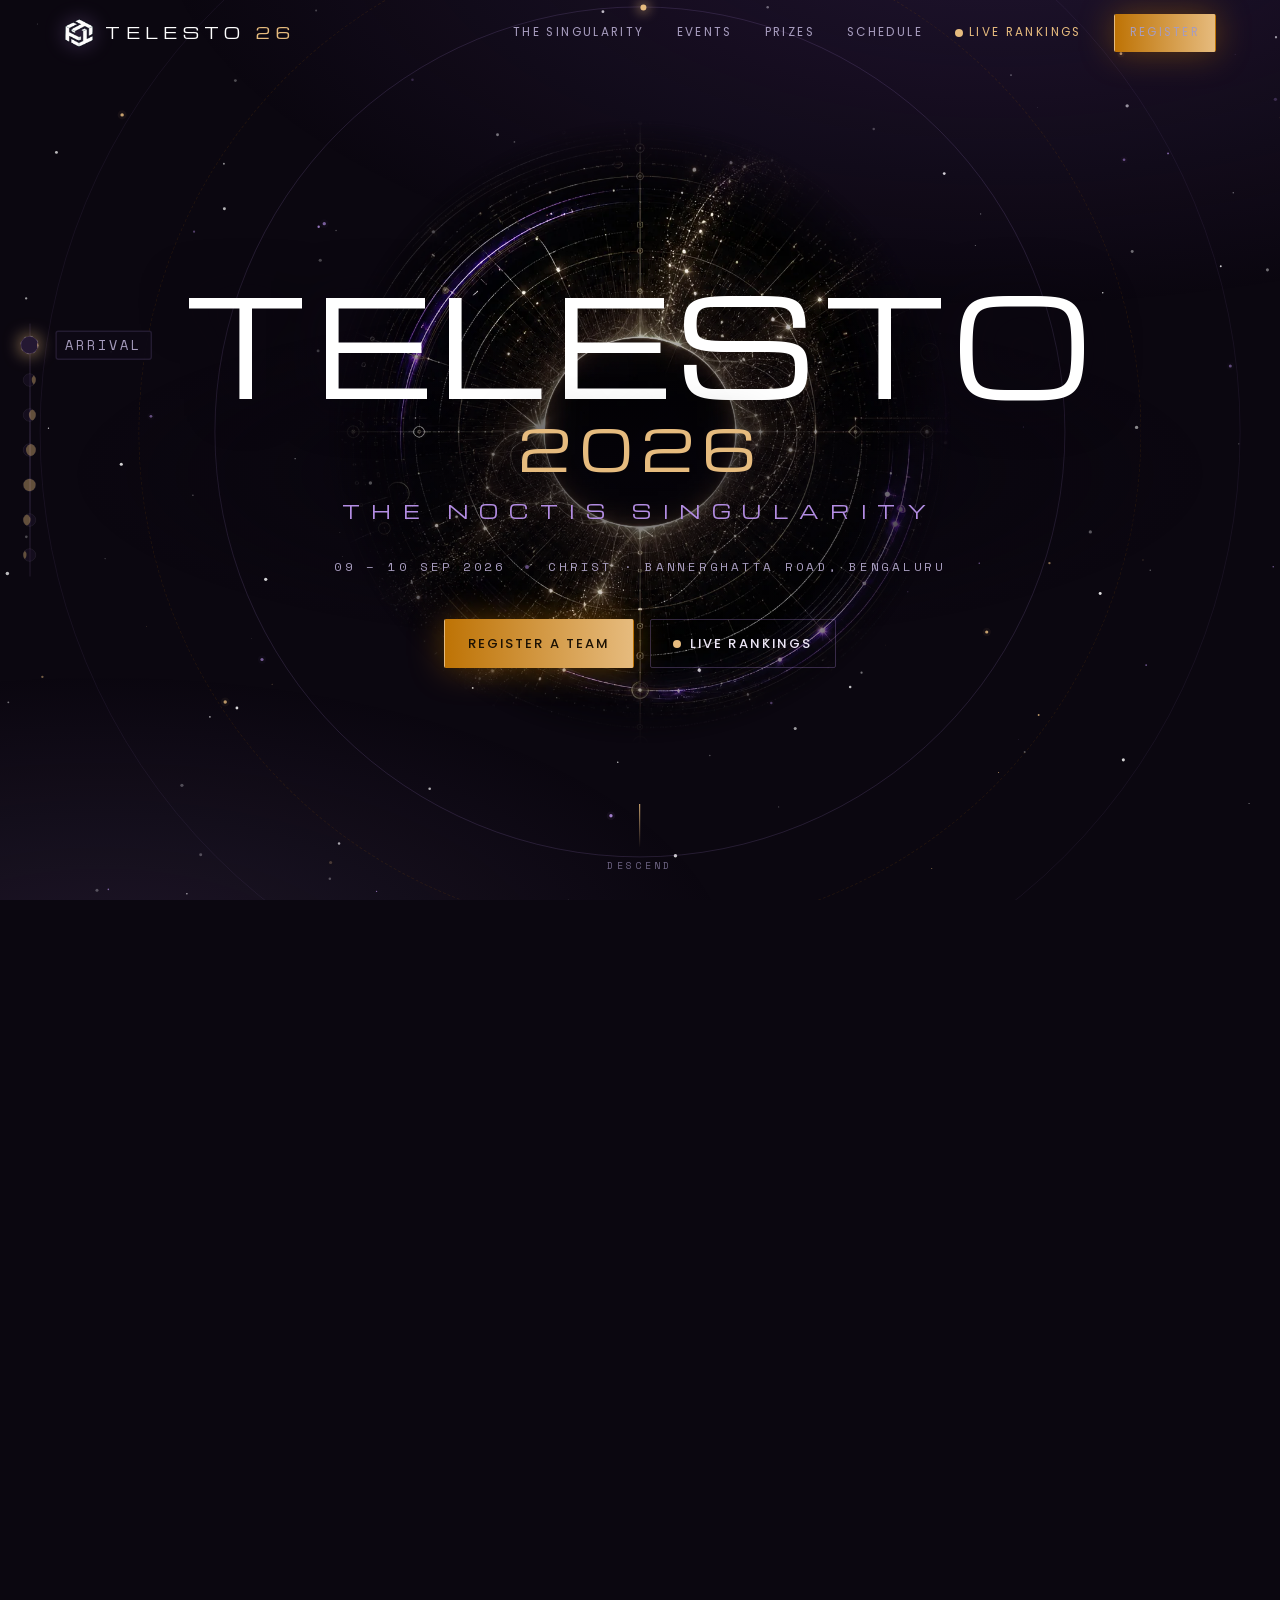
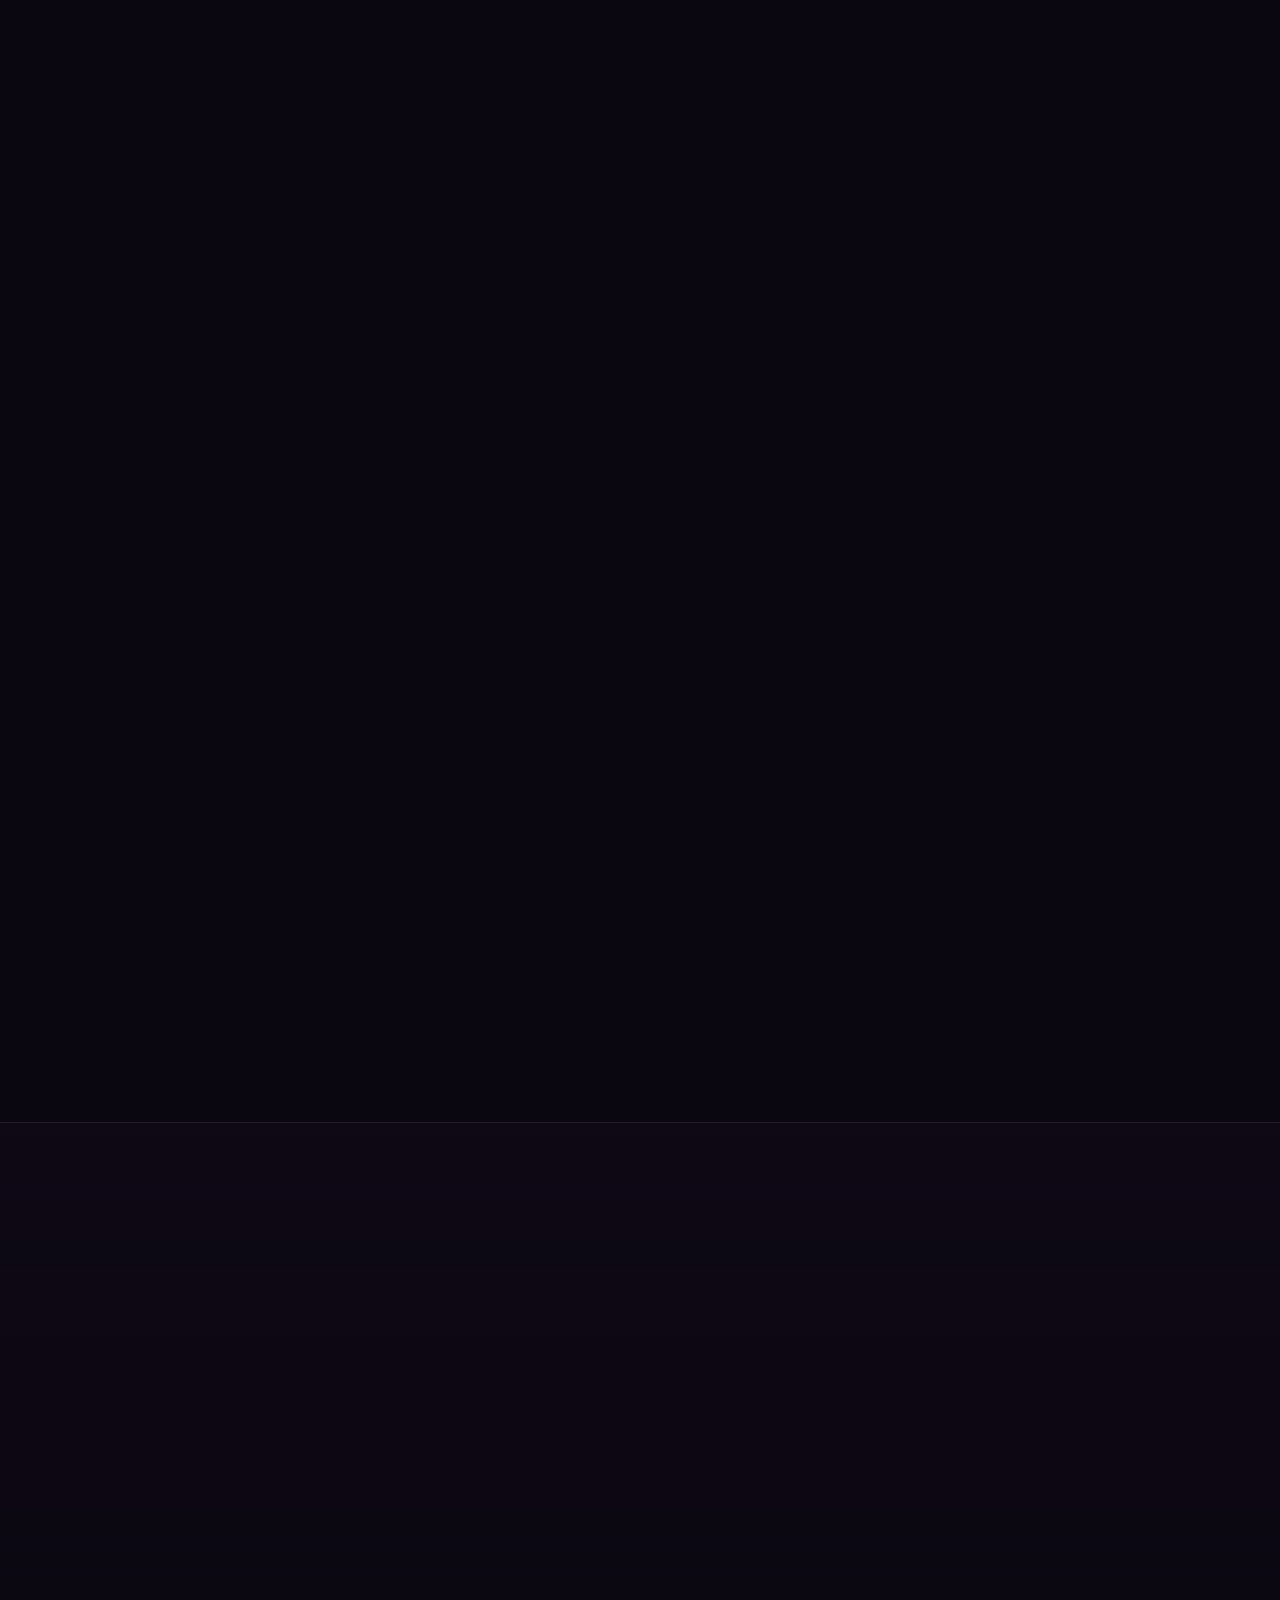
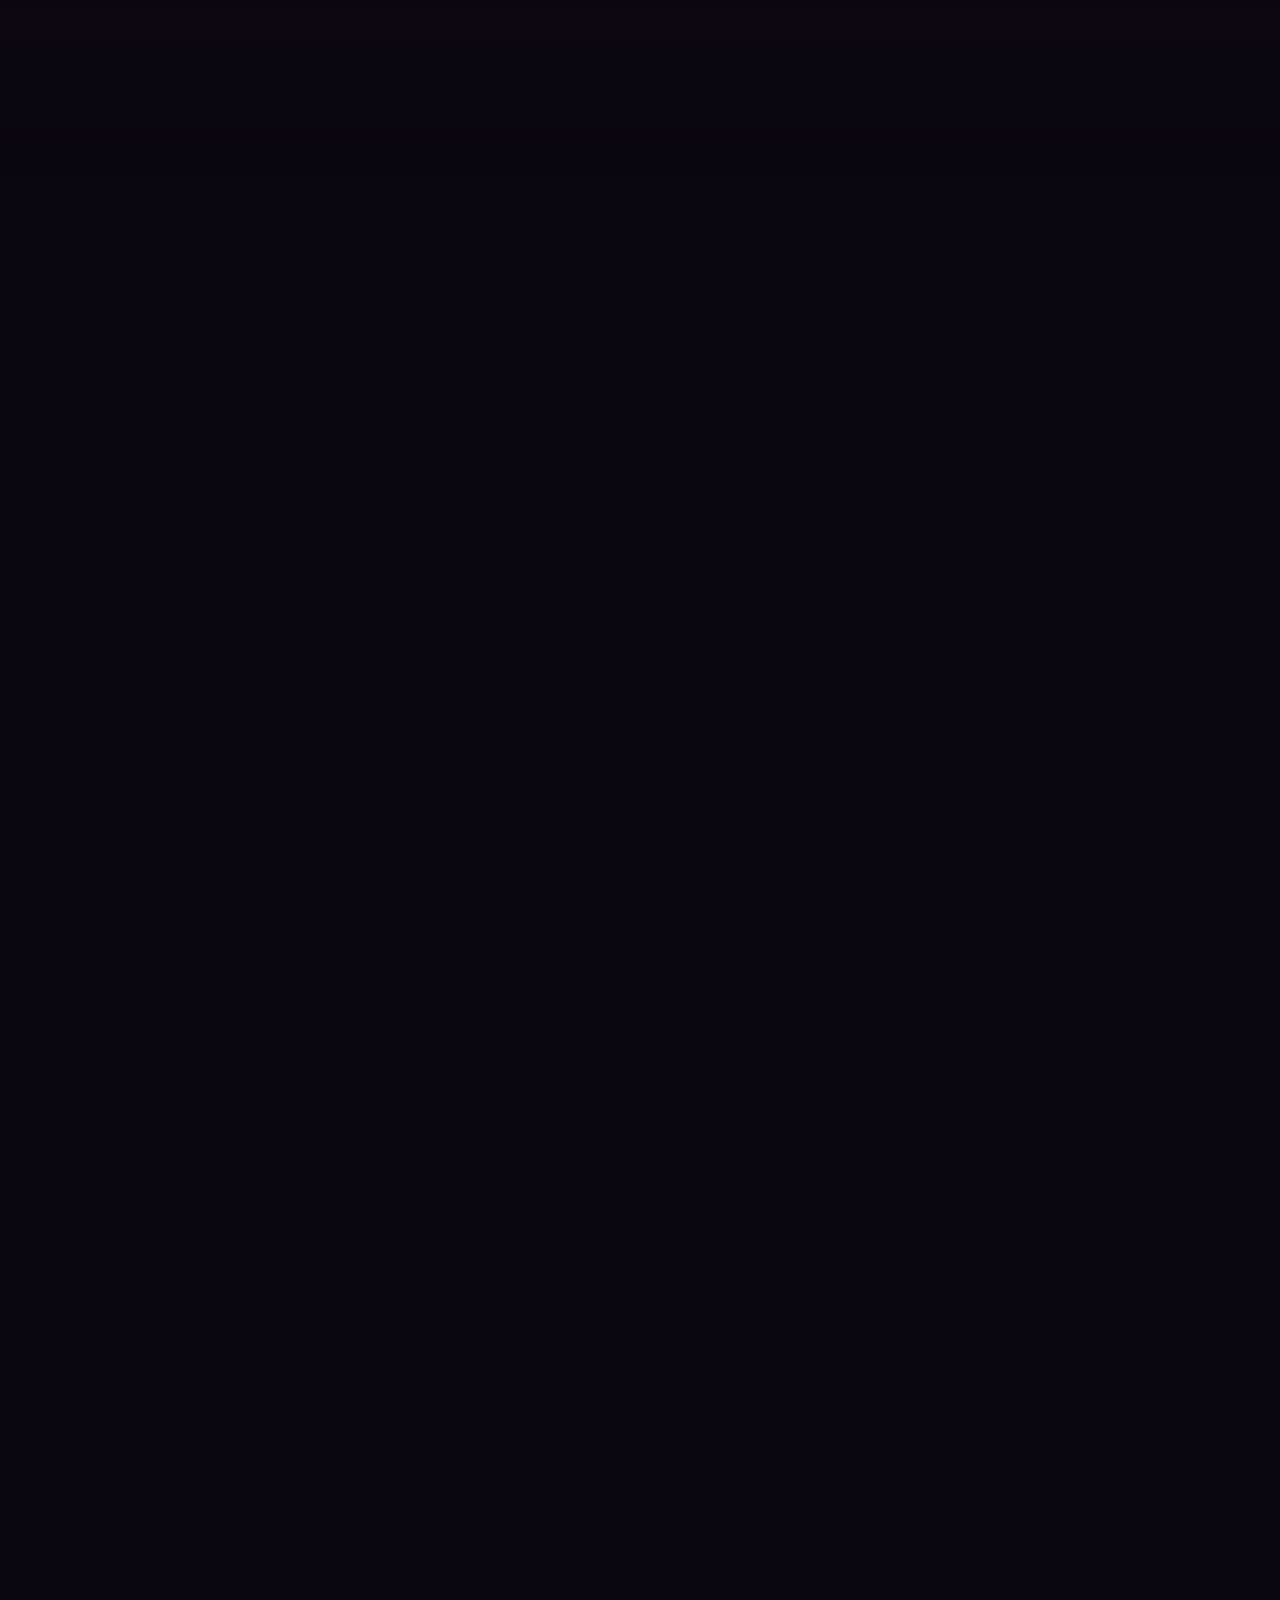
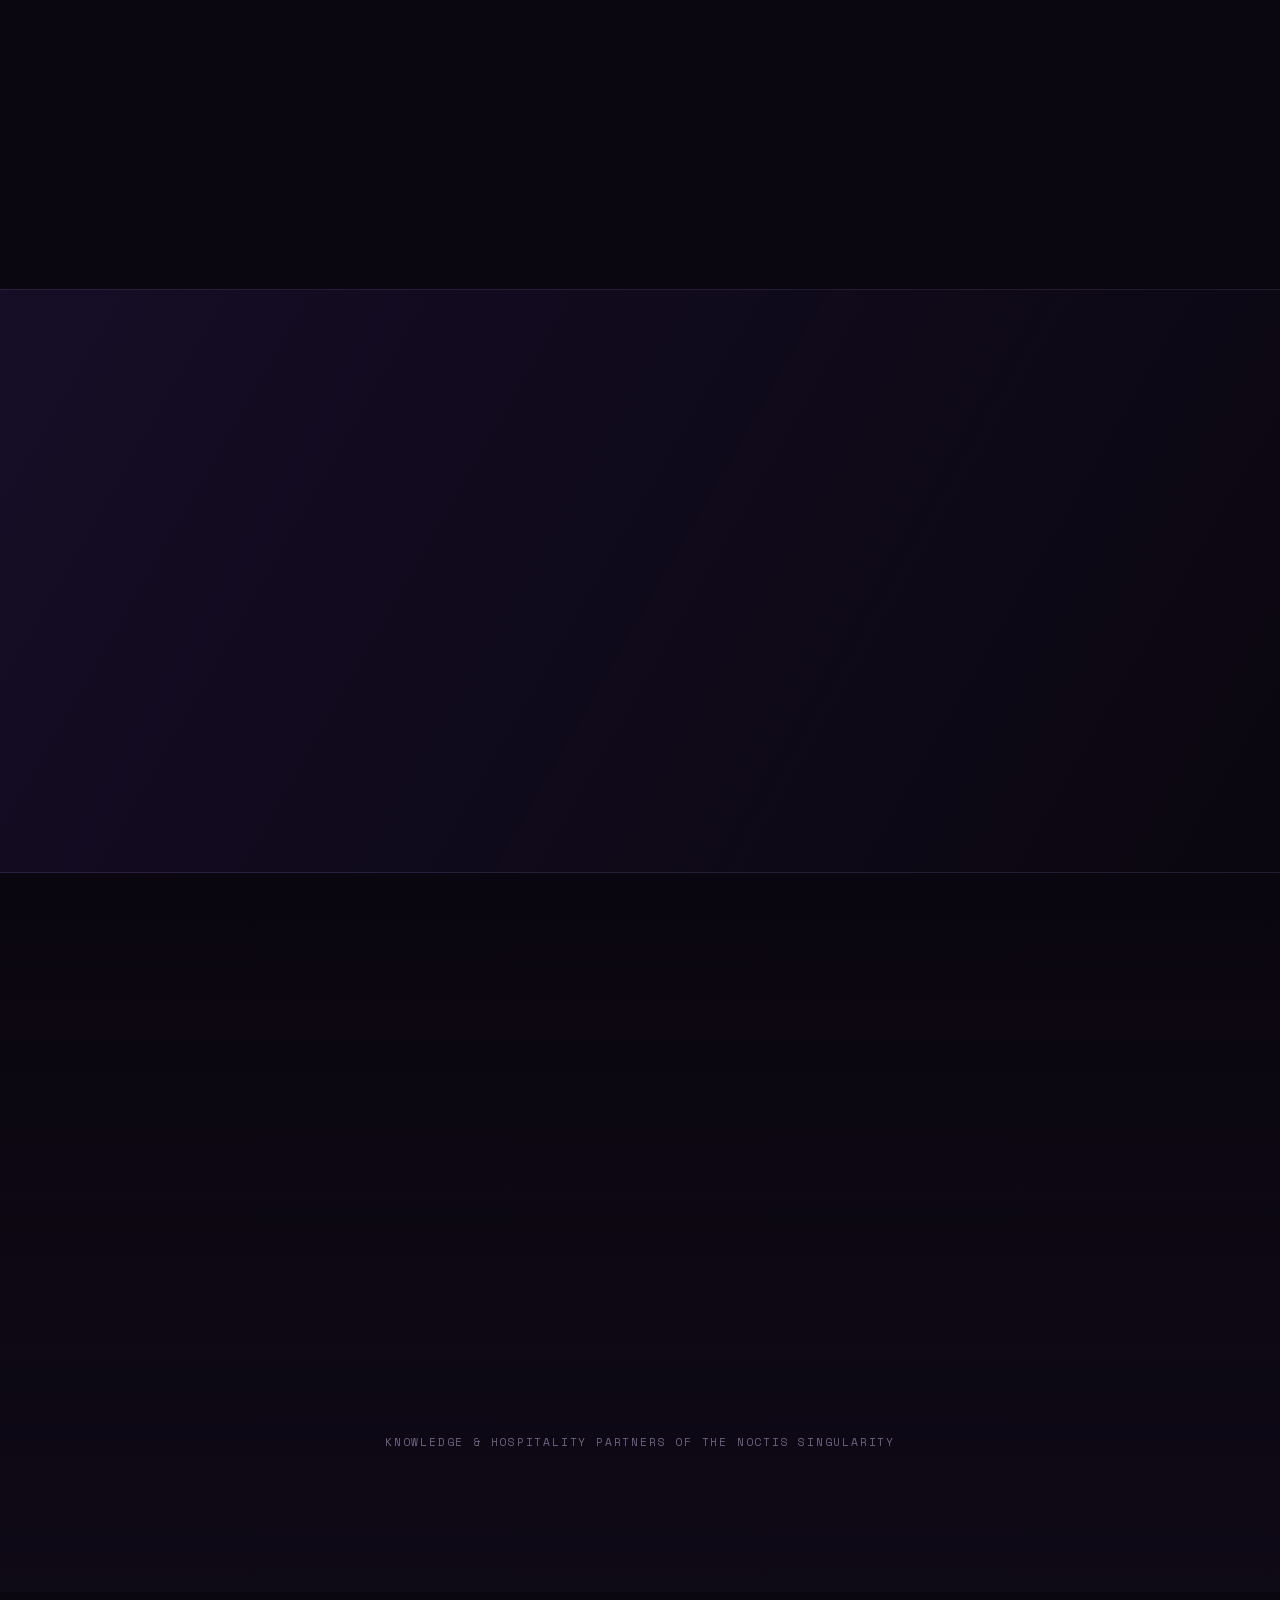
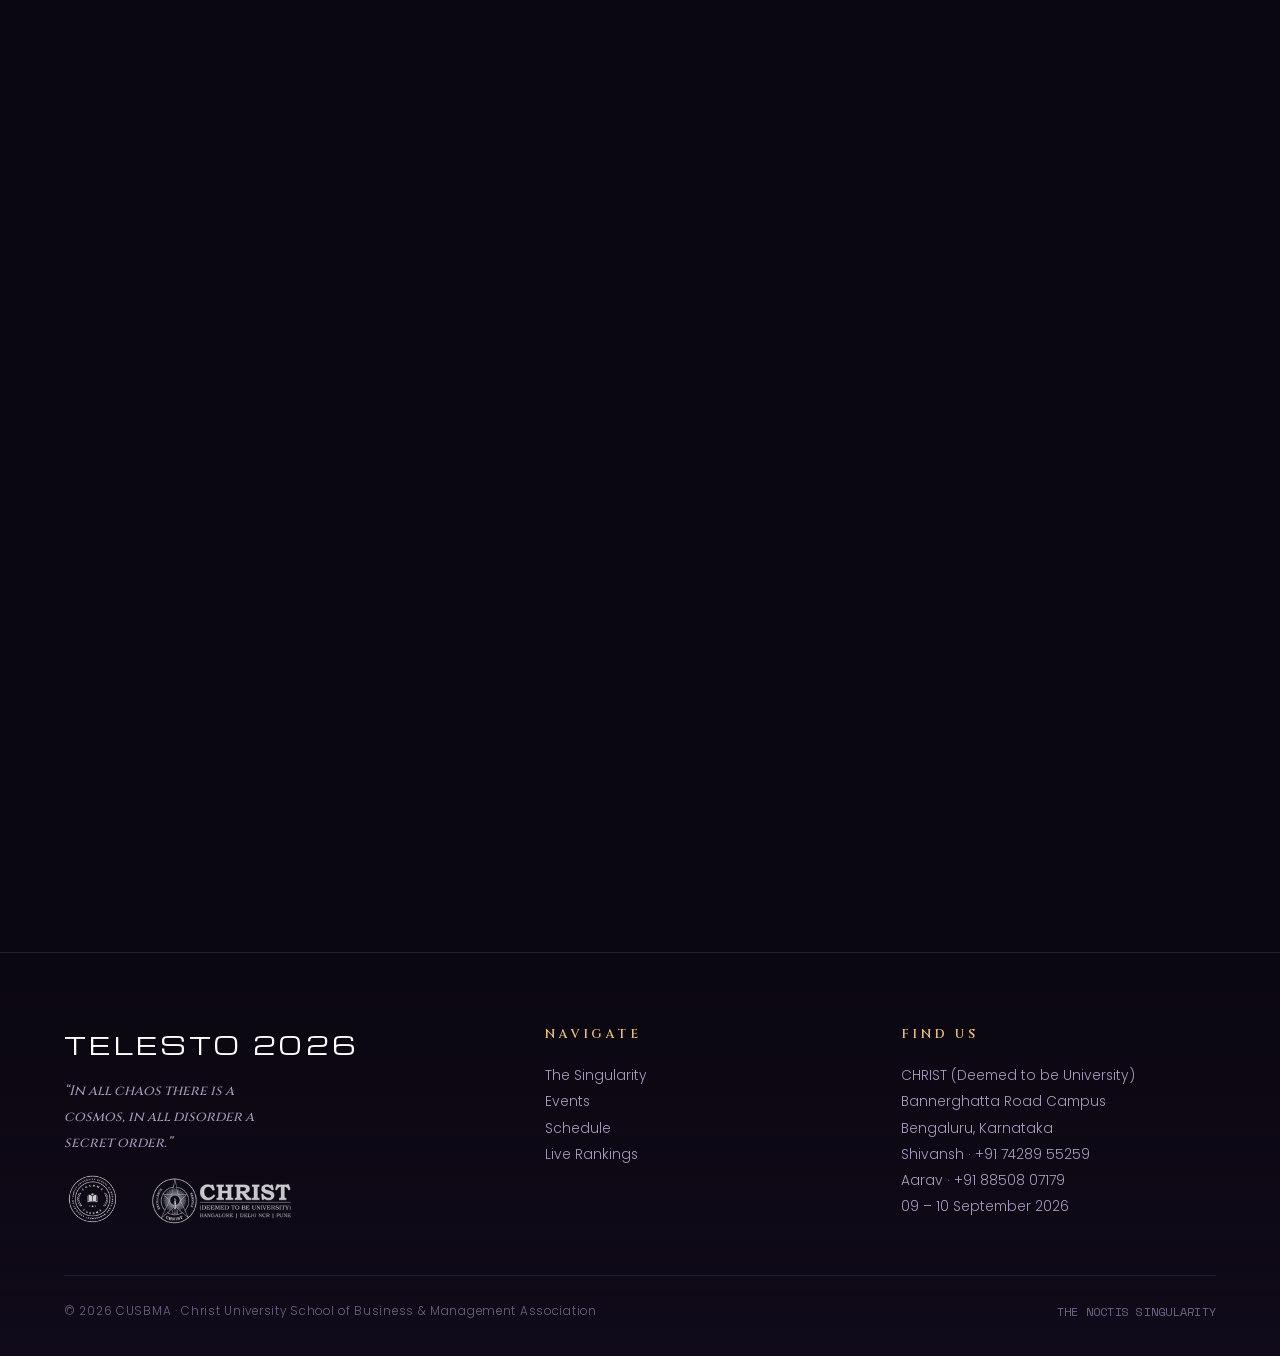
==== commit 2014fdfa: "Event-live hero: gold pill badge with day indicator, Live Rankings promoted to primary CTA Co-Author" ====
--- a/index.html
+++ b/index.html
@@ -35,9 +35,9 @@
 <meta name="referrer" content="strict-origin-when-cross-origin">
 <link rel="preload" as="image" href="assets/eclipse-hero.webp" type="image/webp">
 <link rel="preload" as="font" href="fonts/Michroma-400-latin.woff2" type="font/woff2" crossorigin>
-<link rel="stylesheet" href="css/fonts.css?v=18">
-<link rel="stylesheet" href="css/telesto.css?v=18">
-<link rel="stylesheet" href="css/landing.css?v=18">
+<link rel="stylesheet" href="css/fonts.css?v=19">
+<link rel="stylesheet" href="css/telesto.css?v=19">
+<link rel="stylesheet" href="css/landing.css?v=19">
 <link rel="icon" href="assets/logo-telesto.png">
 </head>
 <body>
@@ -343,7 +343,7 @@
   </div>
 </footer>
 
-<script src="js/cosmos.js?v=18"></script>
-<script src="js/site.js?v=18"></script>
+<script src="js/cosmos.js?v=19"></script>
+<script src="js/site.js?v=19"></script>
 </body>
 </html>
--- a/css/landing.css
+++ b/css/landing.css
@@ -119,10 +119,17 @@
 .cd-sep{font-family:var(--f-mono);font-size:clamp(1.2rem,1rem + 1.6vw,1.9rem);
   color:var(--gold);line-height:1.1}
 .countdown.live-now{
-  font-family:var(--f-cere);color:var(--gold-light);font-size:1.05rem;
-  letter-spacing:.3em;text-transform:uppercase;
-}
-.countdown.live-now a{color:inherit;text-decoration:underline}
+  display:inline-flex;align-items:center;gap:.9em;
+  font-family:var(--f-cere);font-weight:600;color:var(--gold-light);
+  font-size:clamp(.78rem,.7rem + .5vw,.98rem);
+  letter-spacing:.24em;text-transform:uppercase;white-space:nowrap;
+  border:1px solid var(--gold-hairline);border-radius:40px;
+  padding:.85em 1.7em;background:rgba(190,115,5,.09);
+  box-shadow:0 0 34px -6px rgba(230,187,126,.4);
+}
+@media (max-width:480px){
+  .countdown.live-now{white-space:normal;text-align:center;justify-content:center}
+}
 .hero-cta{
   margin-top:2.6rem;display:flex;gap:1rem;flex-wrap:wrap;justify-content:center;
   opacity:0;animation:rise 1s .98s var(--ease) forwards;
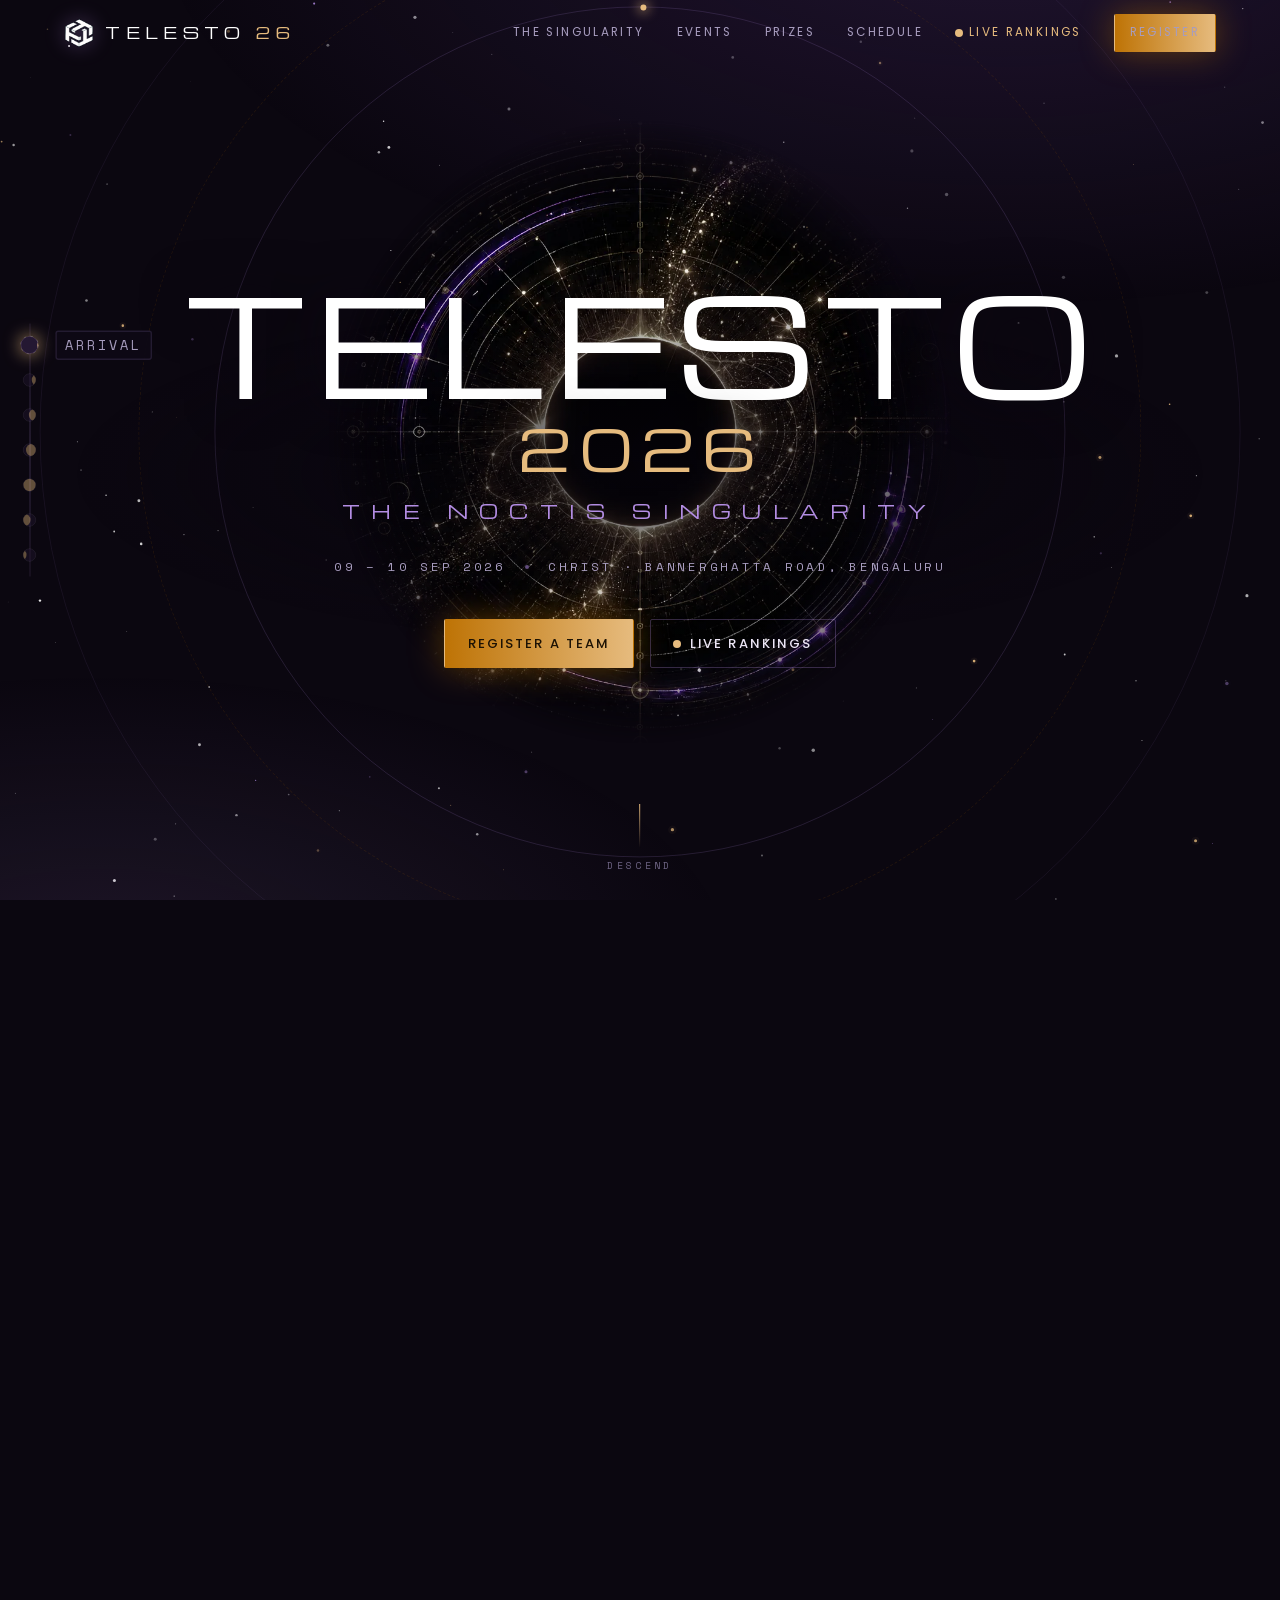
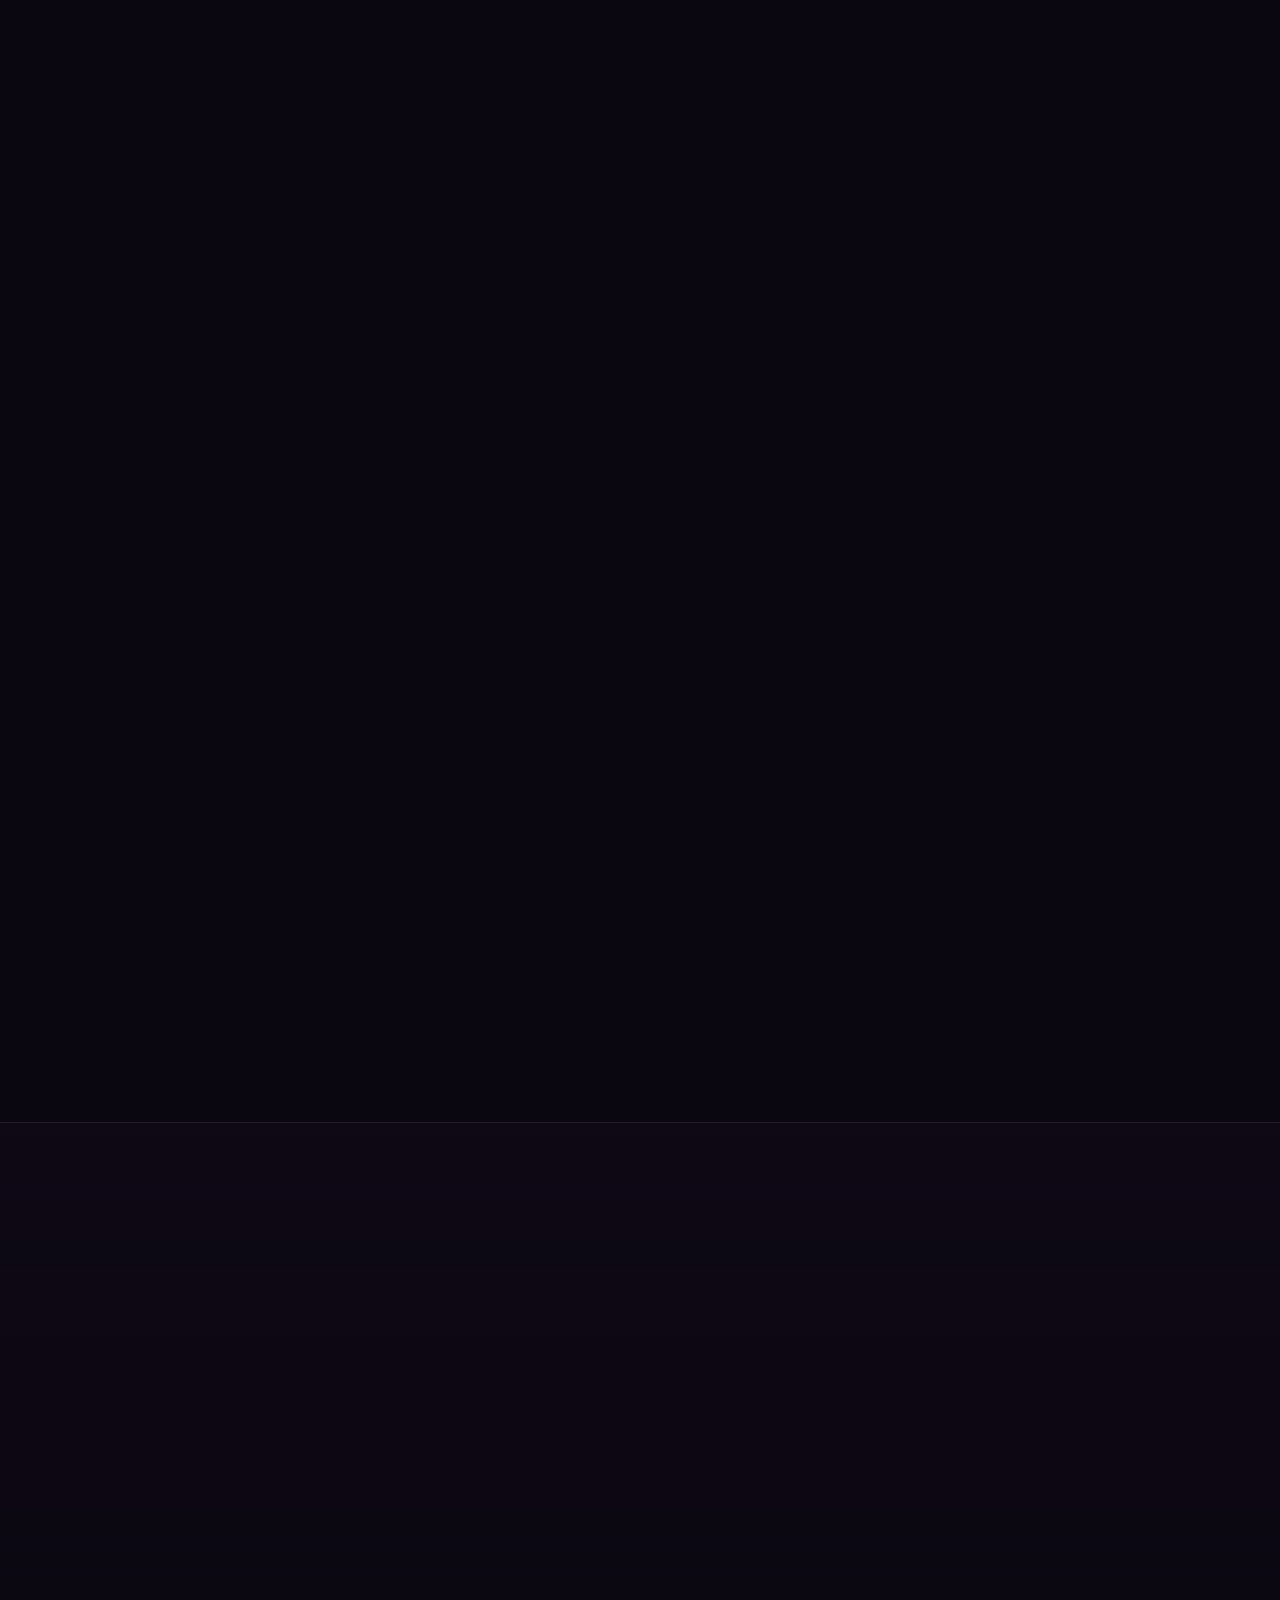
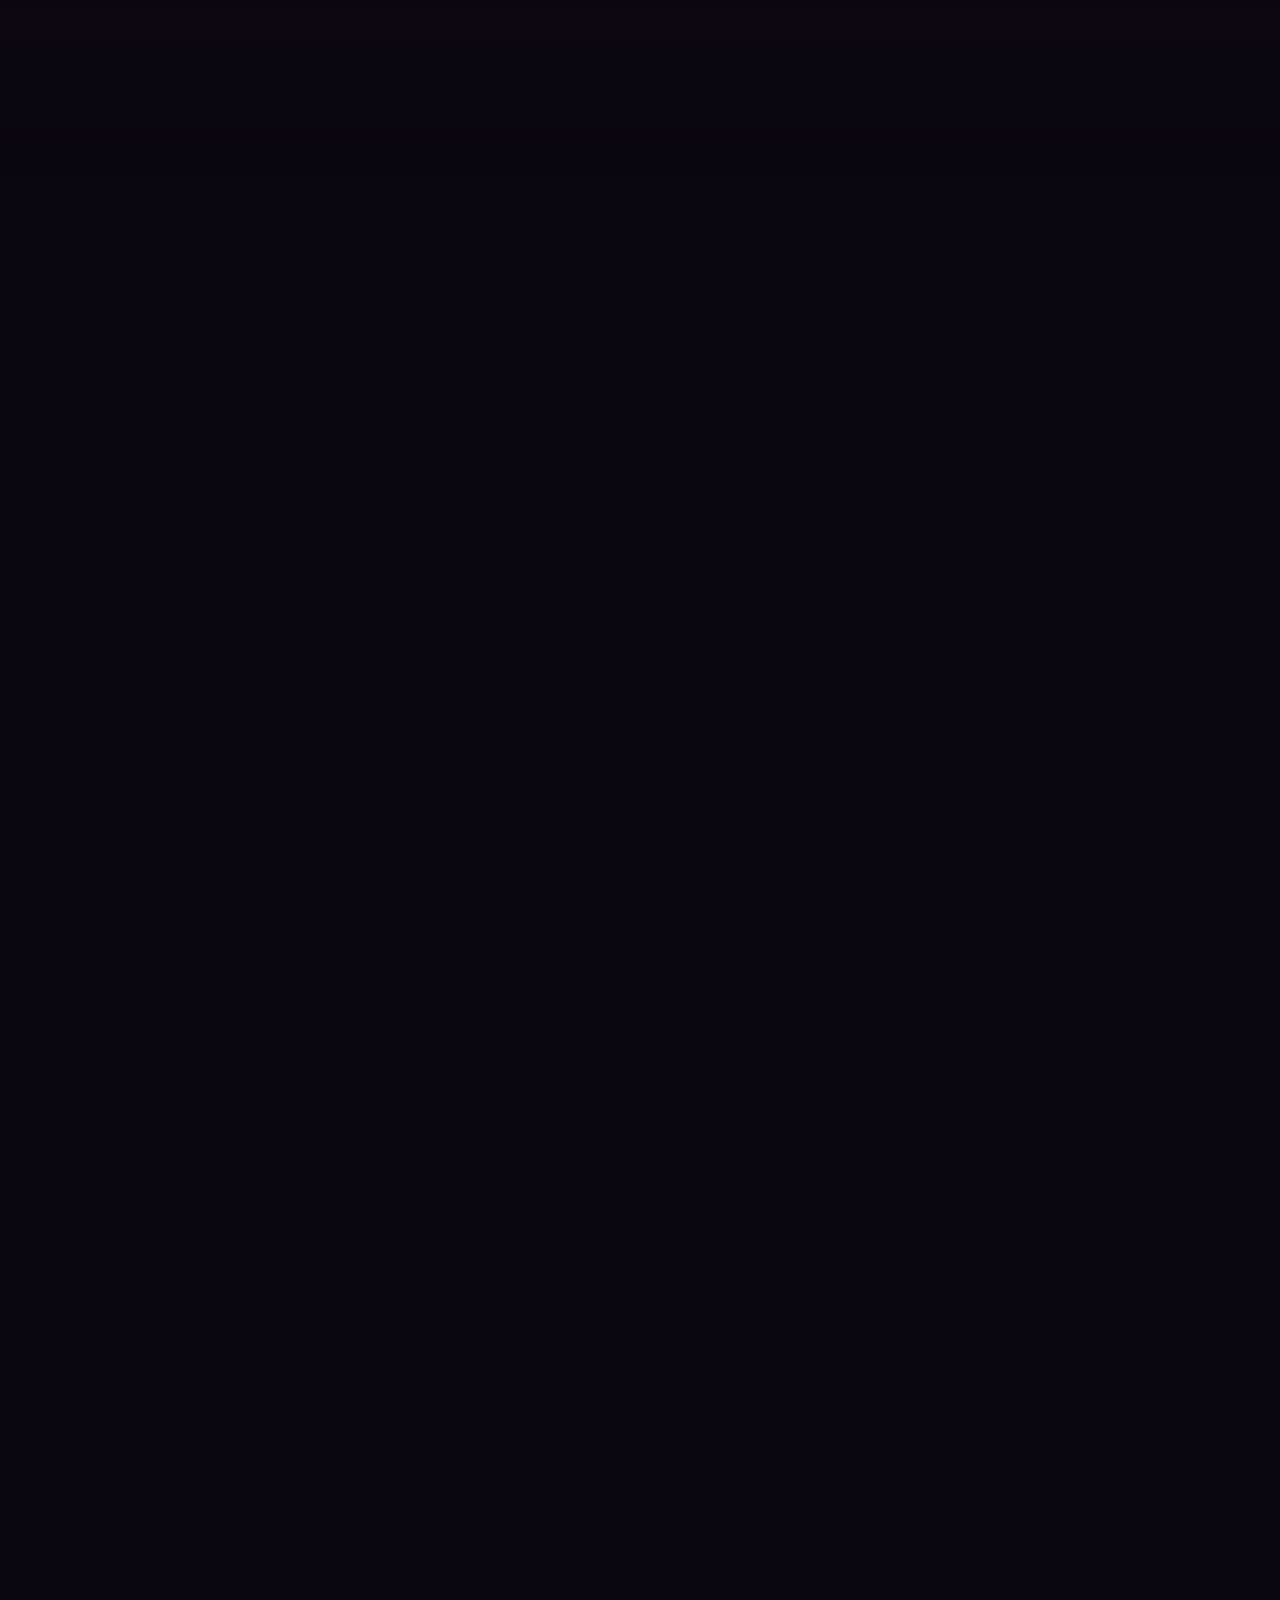
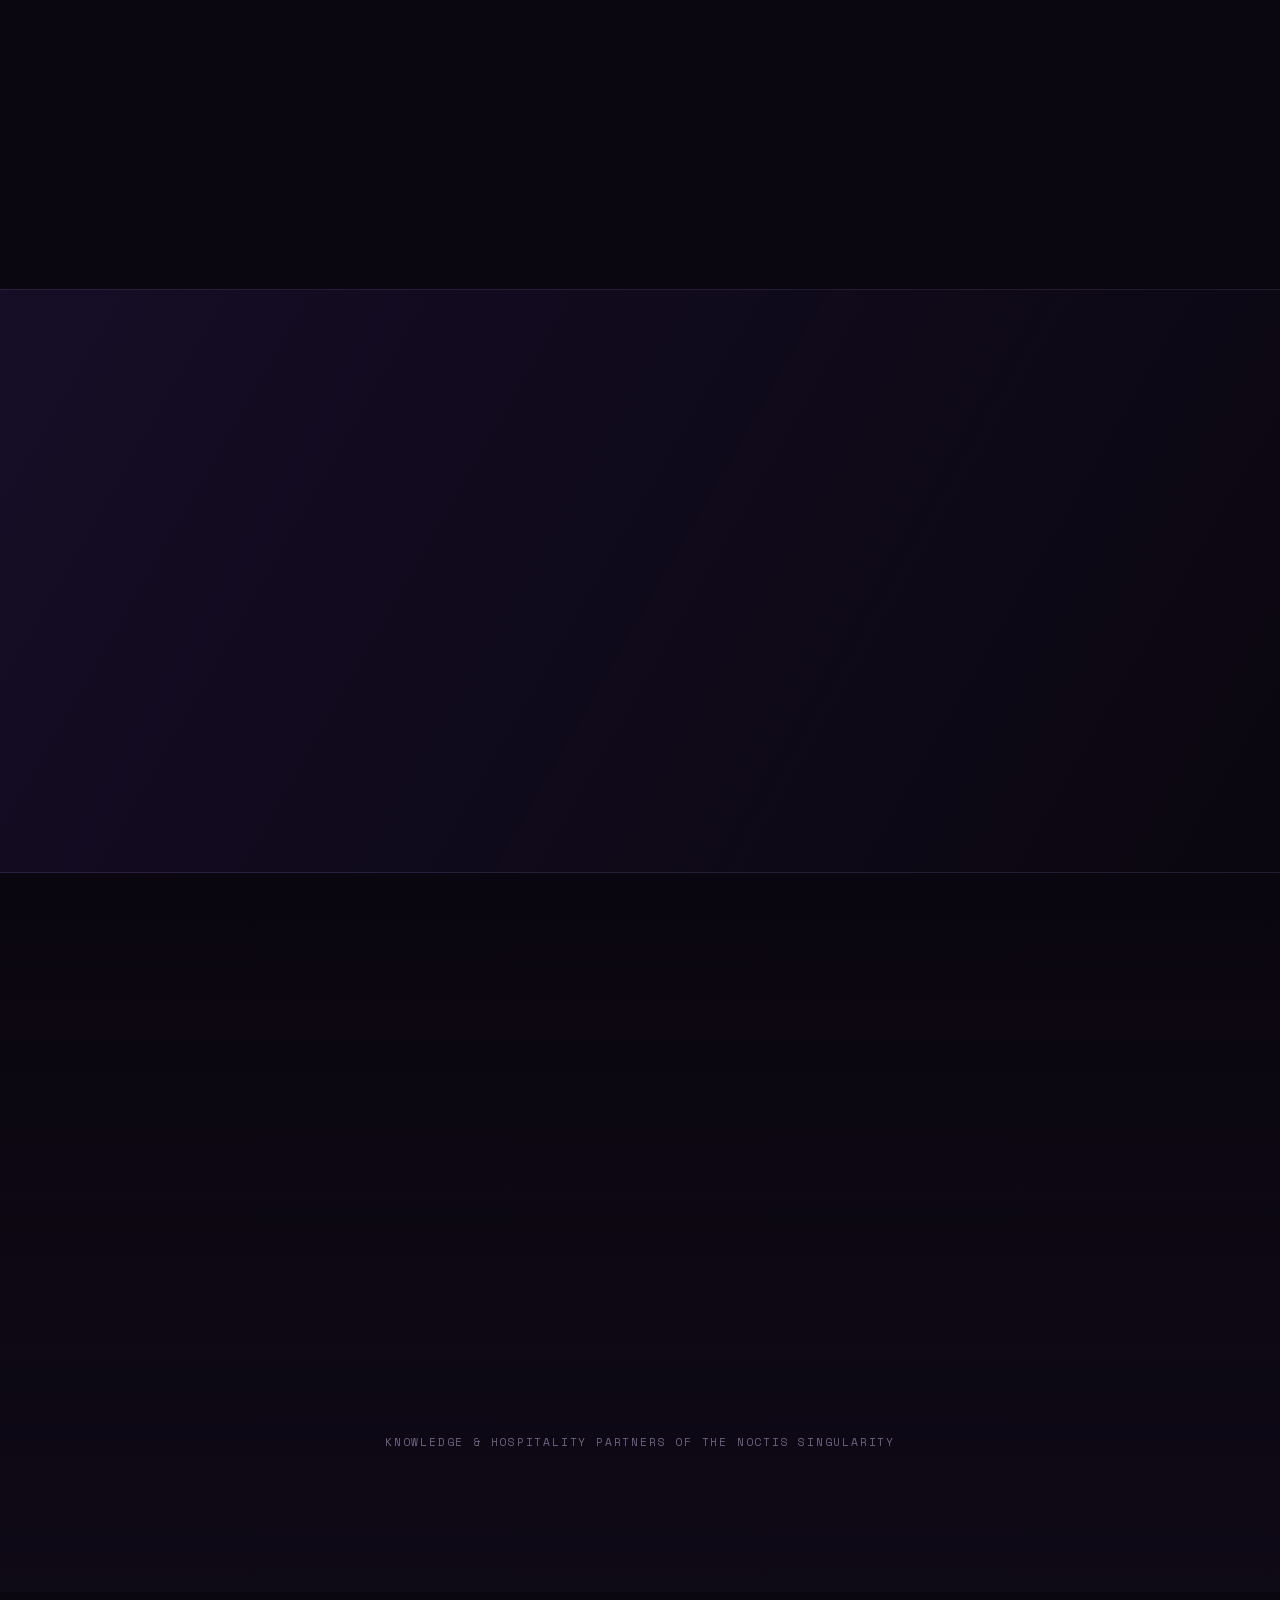
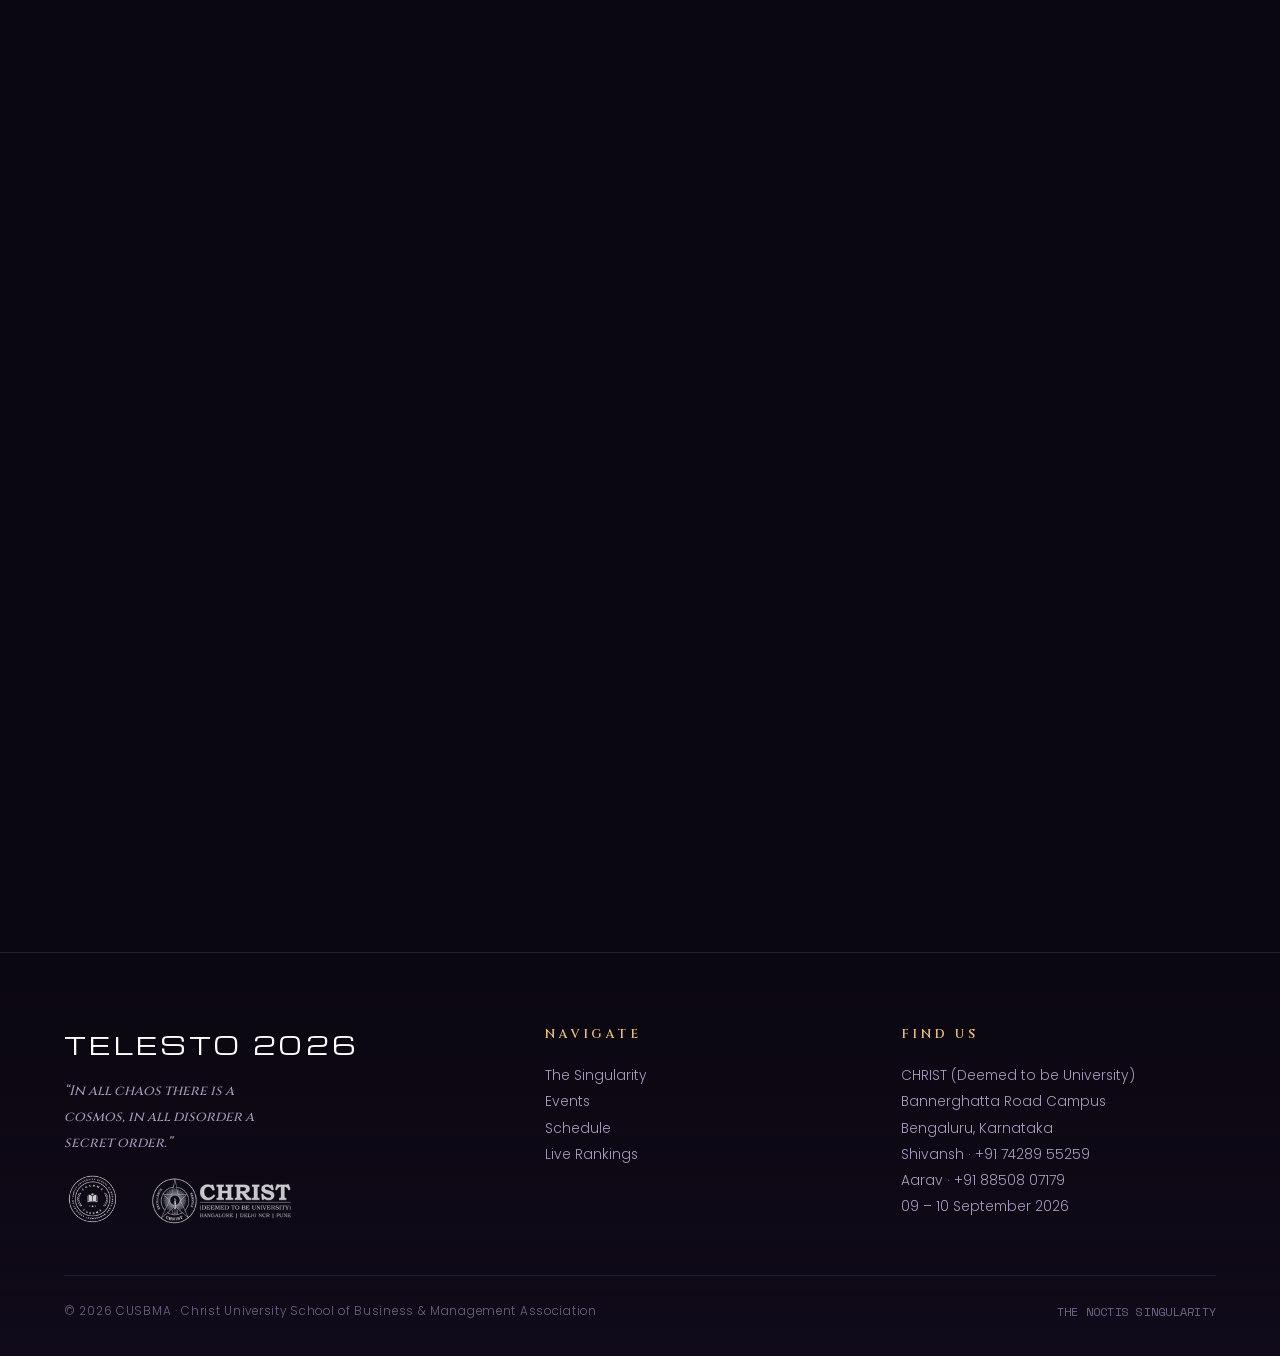
==== commit 0ce42d62: "Rounds are 0-based (Round 0..18, cols C..U): fix V2 indicator skipping C, sync 19 rounds, roundNum n" ====
--- a/index.html
+++ b/index.html
@@ -35,9 +35,9 @@
 <meta name="referrer" content="strict-origin-when-cross-origin">
 <link rel="preload" as="image" href="assets/eclipse-hero.webp" type="image/webp">
 <link rel="preload" as="font" href="fonts/Michroma-400-latin.woff2" type="font/woff2" crossorigin>
-<link rel="stylesheet" href="css/fonts.css?v=19">
-<link rel="stylesheet" href="css/telesto.css?v=19">
-<link rel="stylesheet" href="css/landing.css?v=19">
+<link rel="stylesheet" href="css/fonts.css?v=20">
+<link rel="stylesheet" href="css/telesto.css?v=20">
+<link rel="stylesheet" href="css/landing.css?v=20">
 <link rel="icon" href="assets/logo-telesto.png">
 </head>
 <body>
@@ -343,7 +343,7 @@
   </div>
 </footer>
 
-<script src="js/cosmos.js?v=19"></script>
-<script src="js/site.js?v=19"></script>
+<script src="js/cosmos.js?v=20"></script>
+<script src="js/site.js?v=20"></script>
 </body>
 </html>
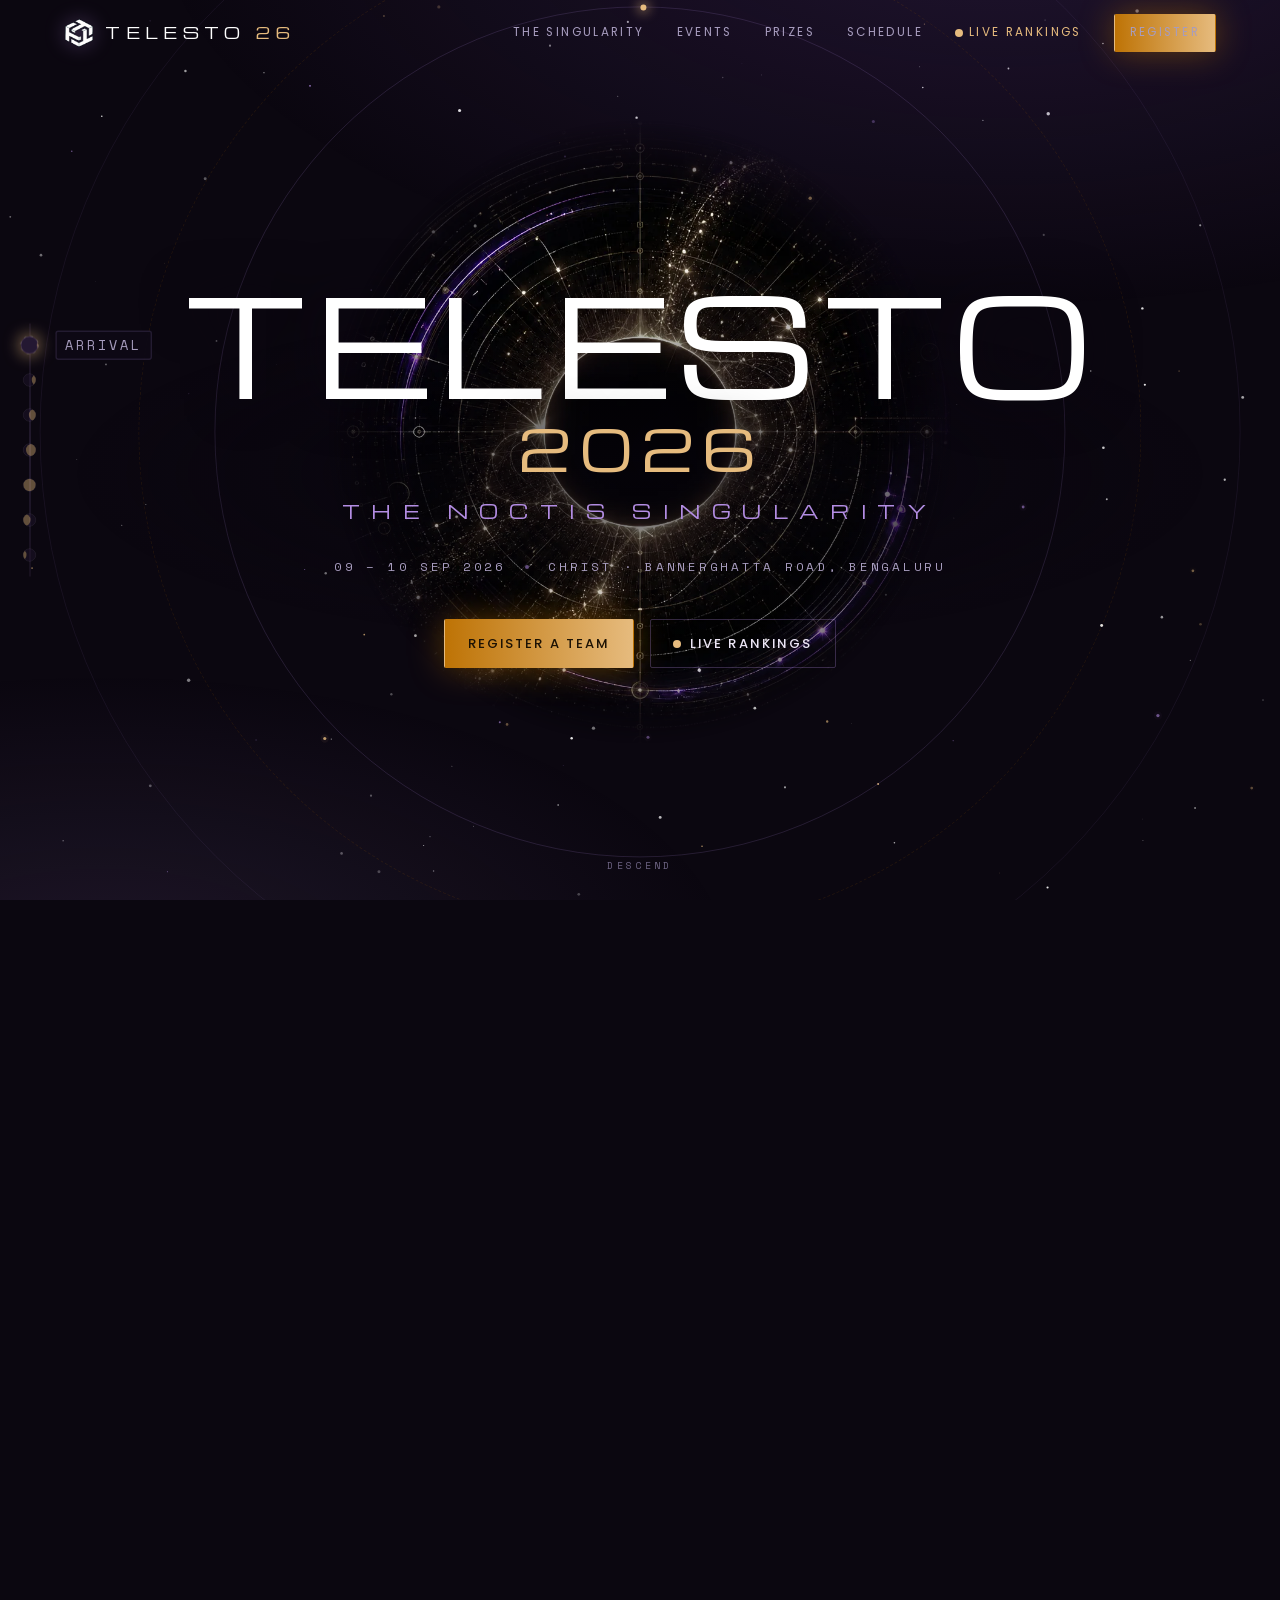
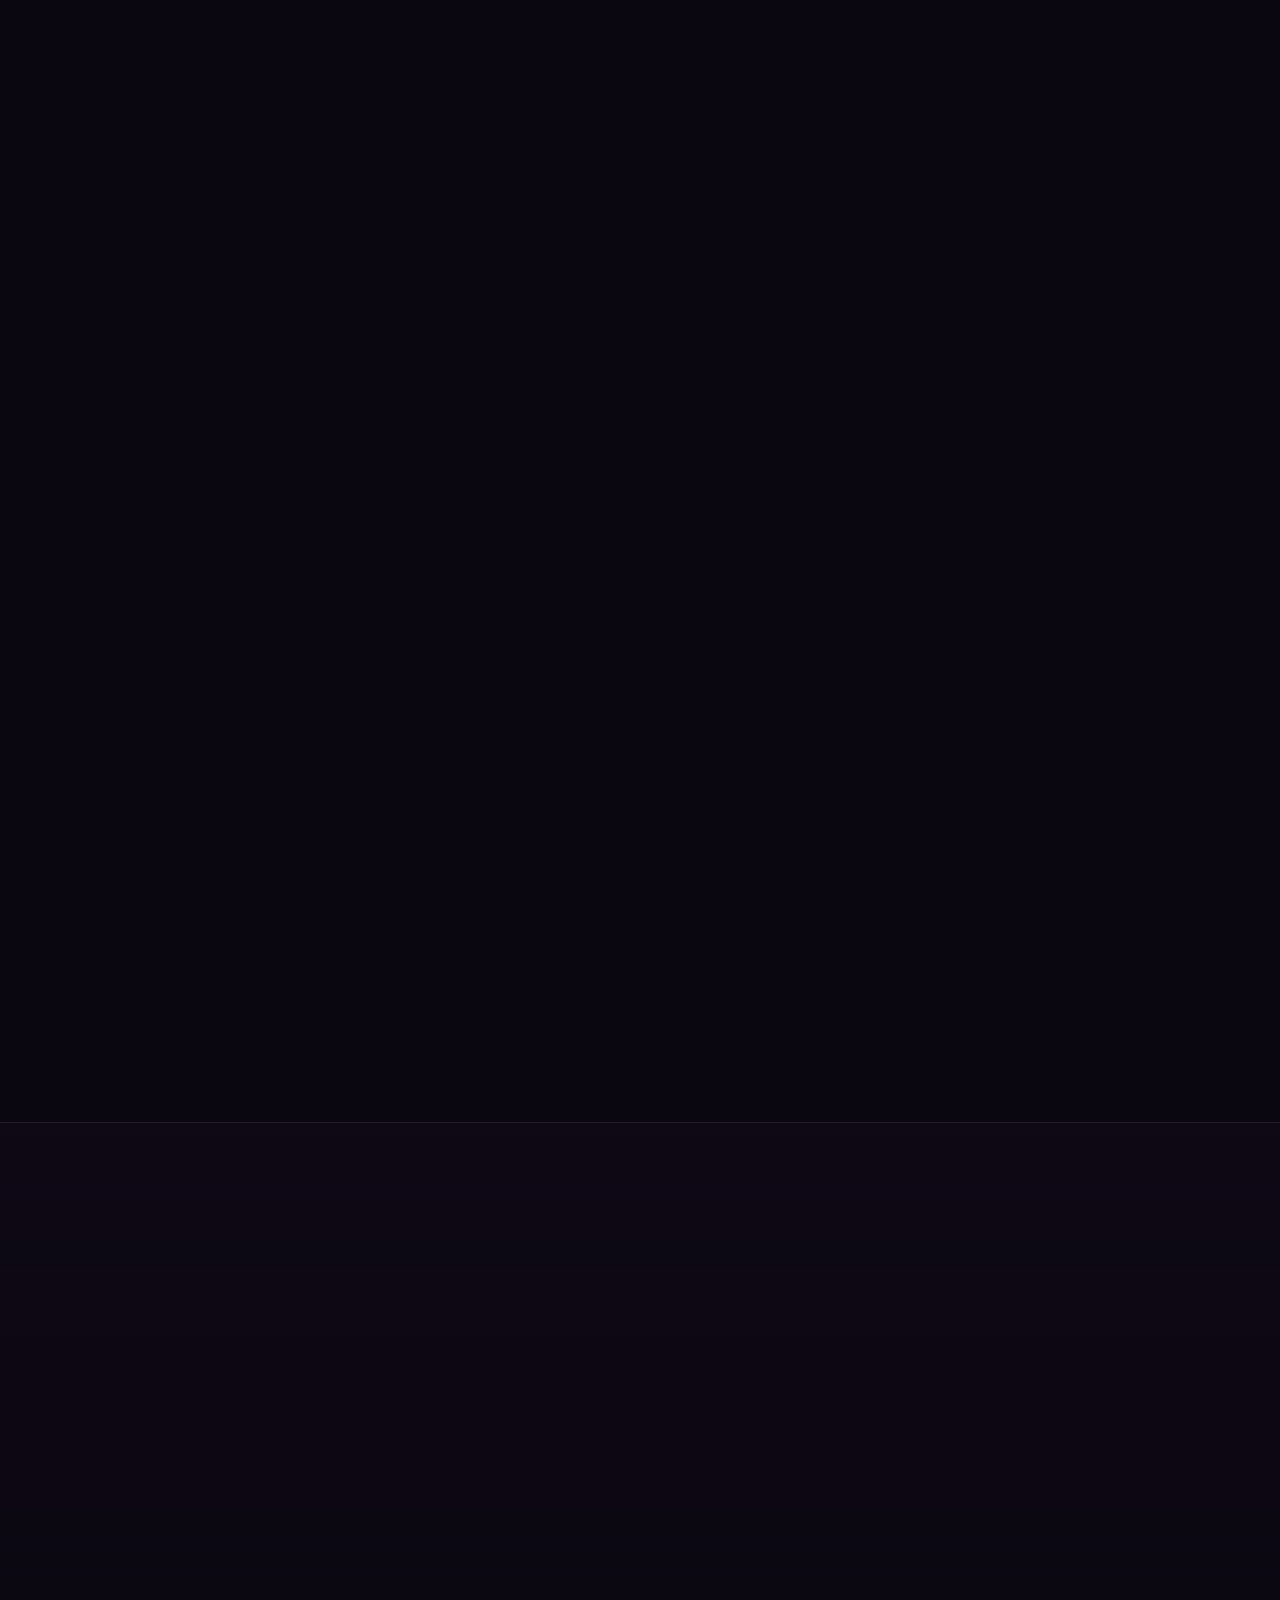
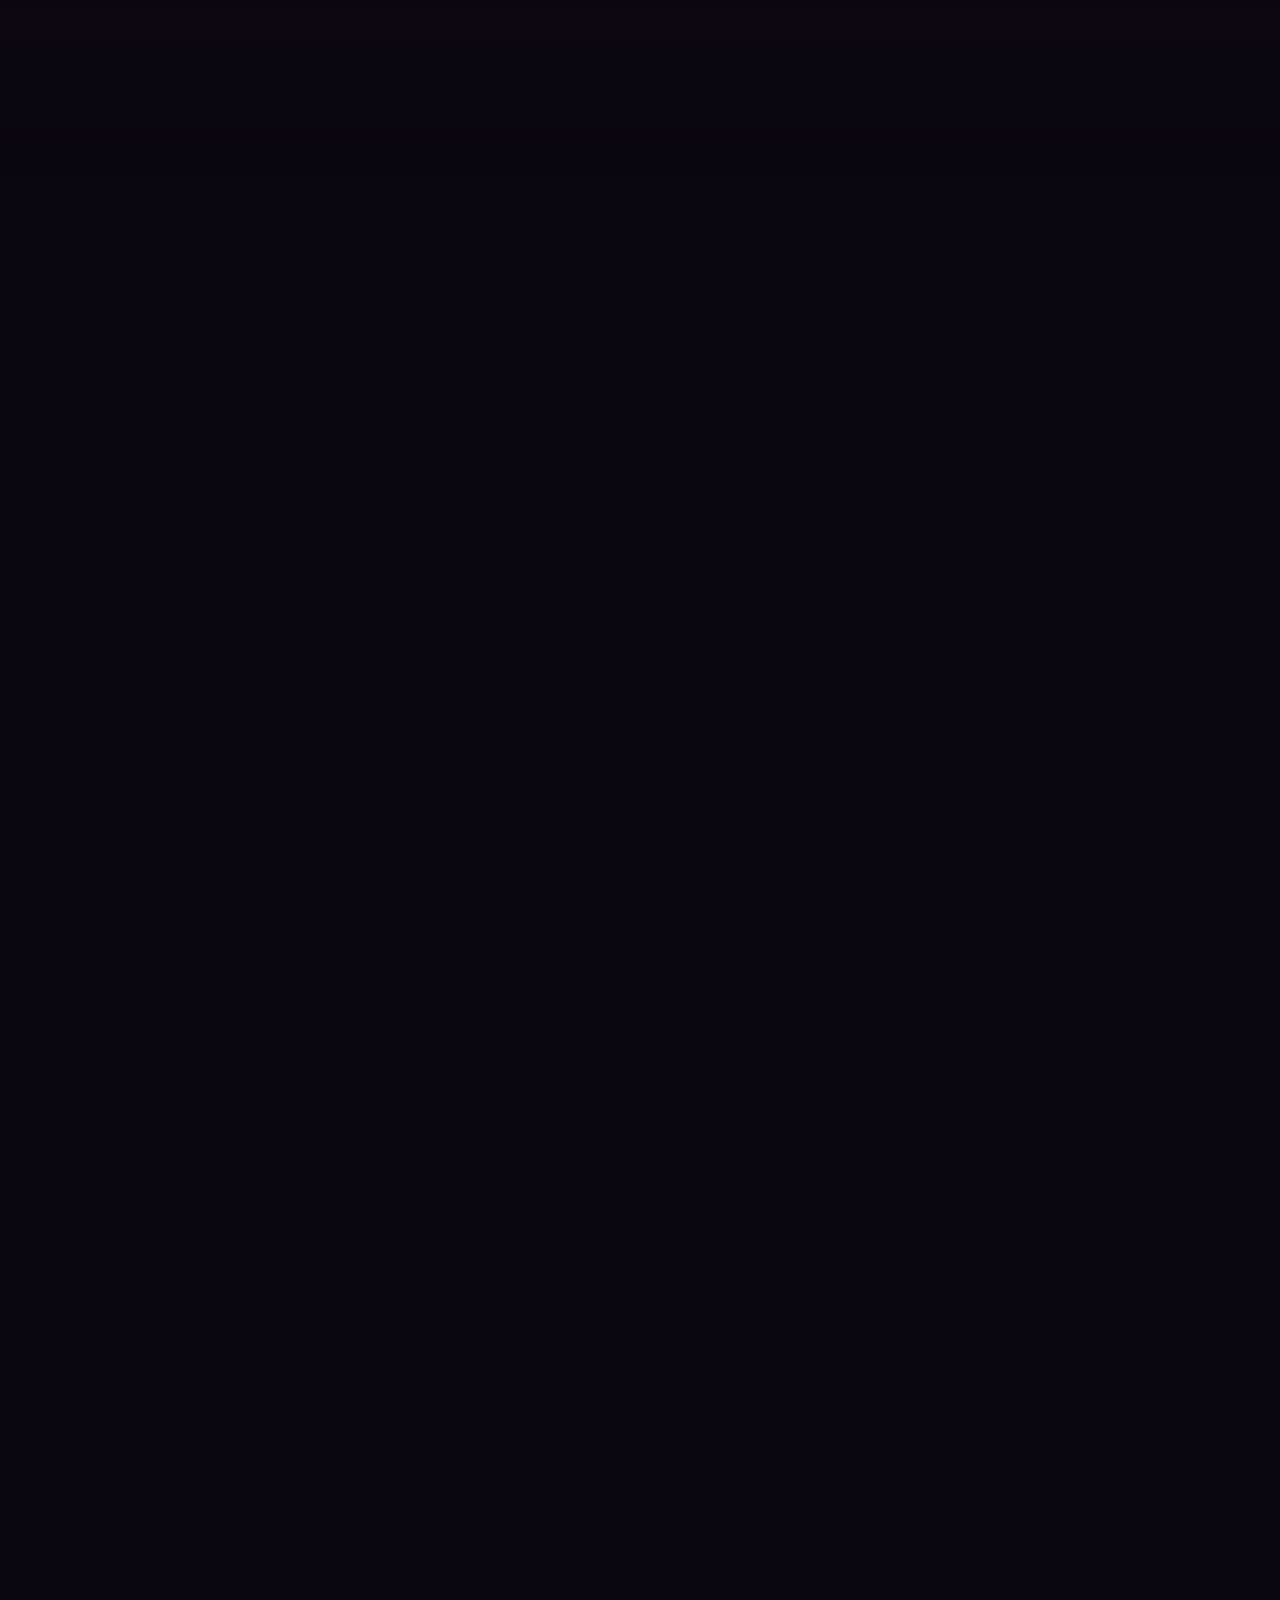
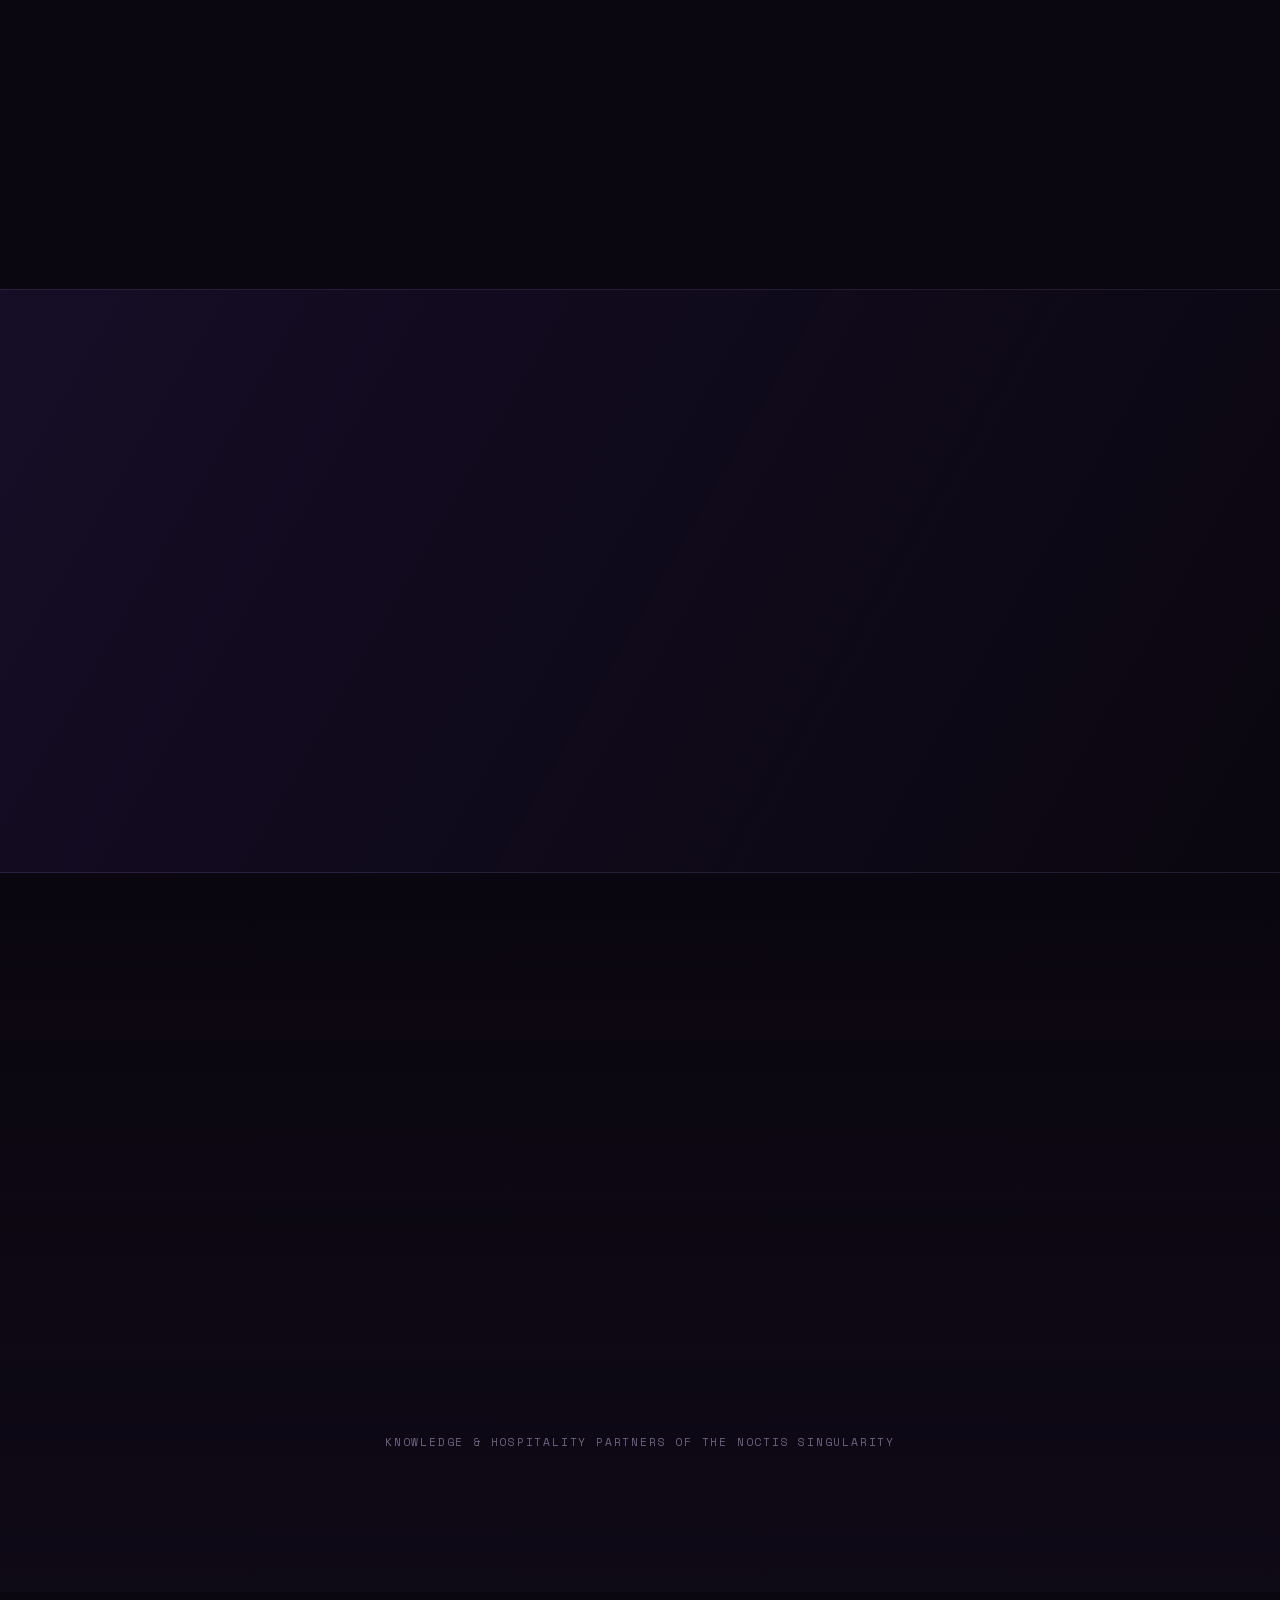
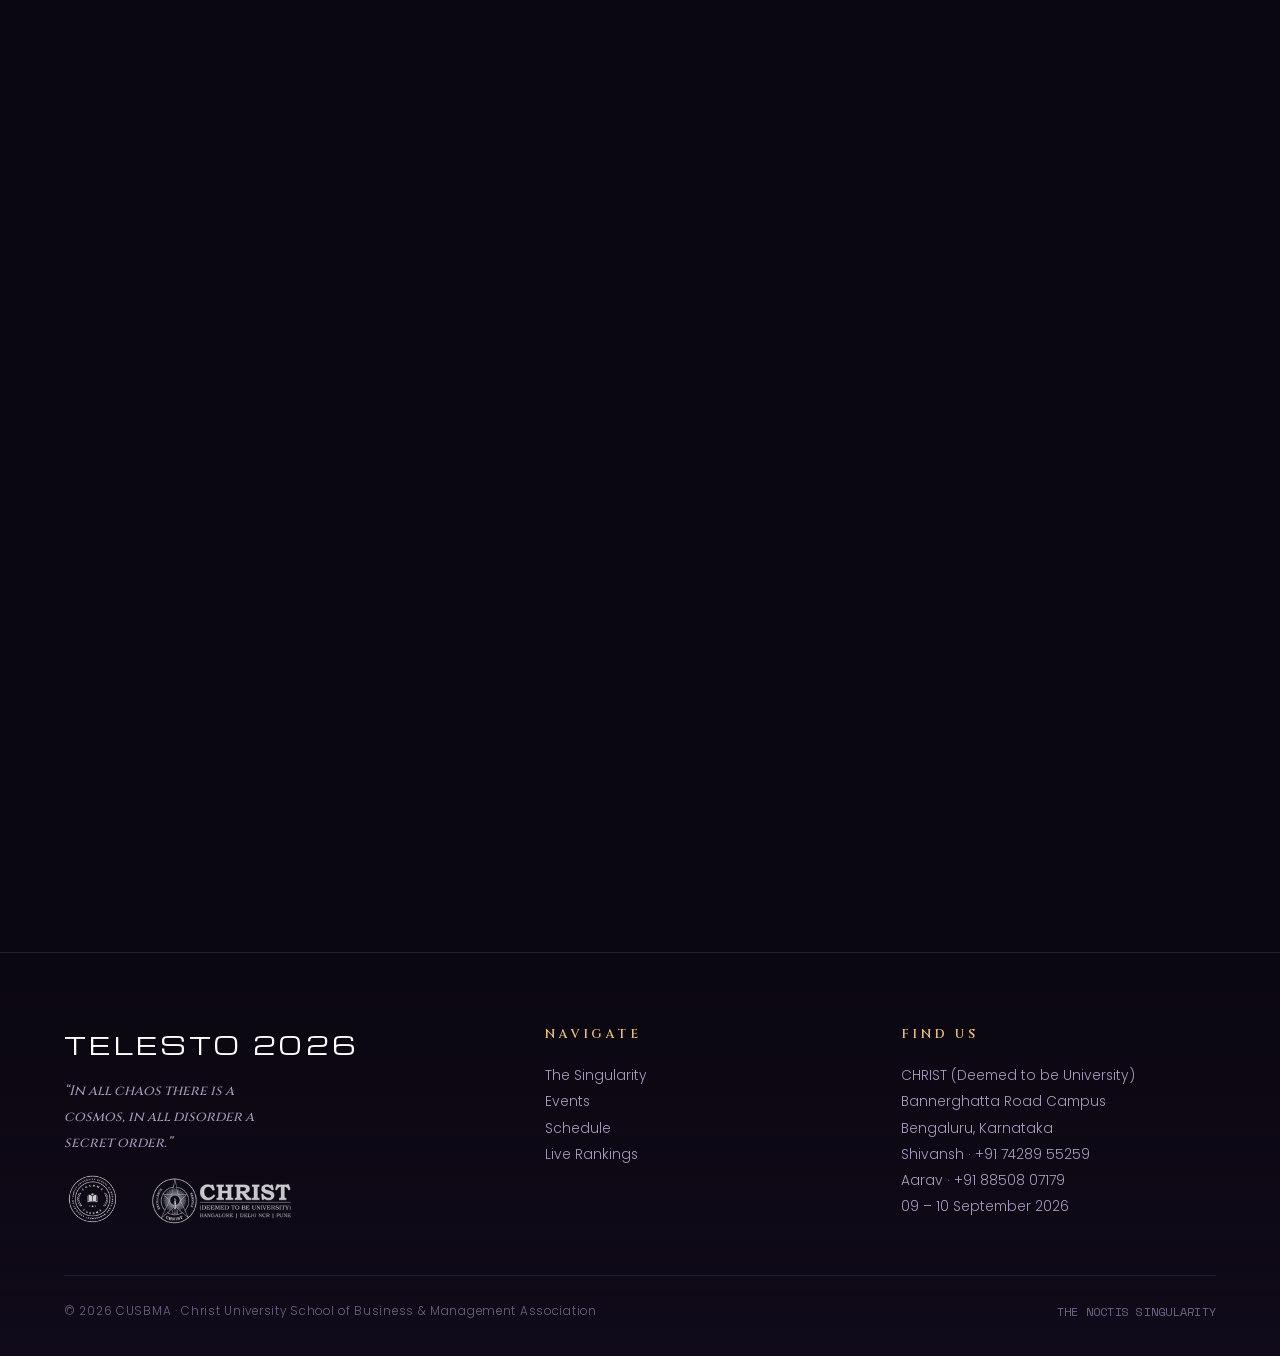
==== commit 7f691f55: "Round chip lists each published round individually (rounds can be non-contiguous) Co-Authored-By: Cl" ====
--- a/index.html
+++ b/index.html
@@ -35,9 +35,9 @@
 <meta name="referrer" content="strict-origin-when-cross-origin">
 <link rel="preload" as="image" href="assets/eclipse-hero.webp" type="image/webp">
 <link rel="preload" as="font" href="fonts/Michroma-400-latin.woff2" type="font/woff2" crossorigin>
-<link rel="stylesheet" href="css/fonts.css?v=20">
-<link rel="stylesheet" href="css/telesto.css?v=20">
-<link rel="stylesheet" href="css/landing.css?v=20">
+<link rel="stylesheet" href="css/fonts.css?v=21">
+<link rel="stylesheet" href="css/telesto.css?v=21">
+<link rel="stylesheet" href="css/landing.css?v=21">
 <link rel="icon" href="assets/logo-telesto.png">
 </head>
 <body>
@@ -343,7 +343,7 @@
   </div>
 </footer>
 
-<script src="js/cosmos.js?v=20"></script>
-<script src="js/site.js?v=20"></script>
+<script src="js/cosmos.js?v=21"></script>
+<script src="js/site.js?v=21"></script>
 </body>
 </html>
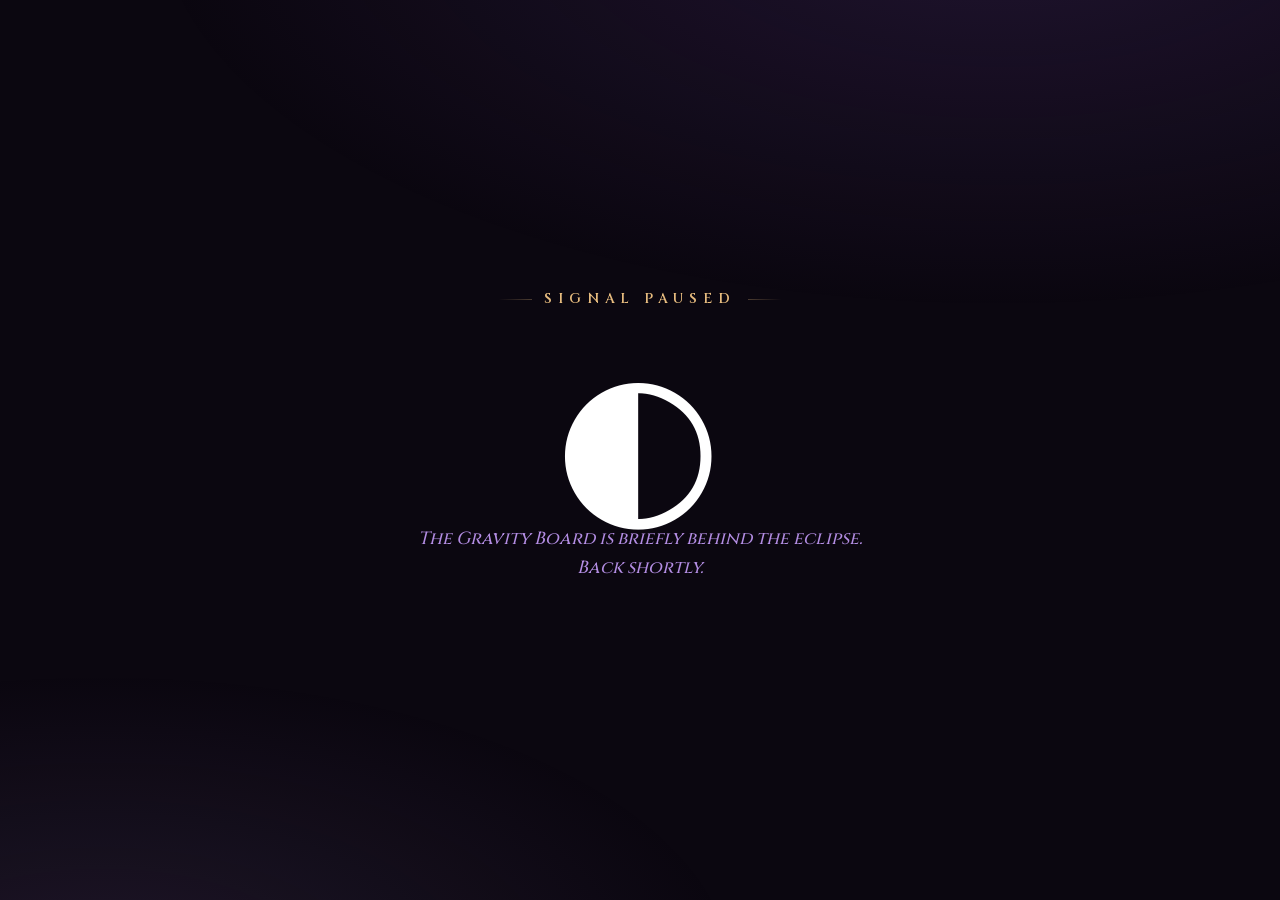
==== commit 9e7a3bc5: "Maintenance mode: site temporarily disabled" ====
--- a/index.html
+++ b/index.html
@@ -3,347 +3,22 @@
 <head>
 <meta charset="UTF-8">
 <meta name="viewport" content="width=device-width, initial-scale=1">
-<title>TELESTO 2026 — The Noctis Singularity</title>
-<meta name="description" content="TELESTO 2026 · The Noctis Singularity — CUSBMA's flagship management fest at CHRIST (Deemed to be University), Bannerghatta Road Campus. 9–10 September 2026. In all chaos there is a cosmos, in all disorder a secret order.">
+<title>TELESTO 2026 — Back soon</title>
+<meta name="robots" content="noindex">
 <meta name="theme-color" content="#0B0710">
-<meta name="color-scheme" content="dark">
-<meta property="og:type" content="website">
-<meta property="og:title" content="TELESTO 2026 — The Noctis Singularity">
-<meta property="og:description" content="CUSBMA's flagship management fest. 9–10 September 2026, CHRIST (Deemed to be University), Bannerghatta Road Campus, Bengaluru.">
-<meta property="og:image" content="https://telesto2026.in/assets/eclipse-hero.png">
-<link rel="canonical" href="https://telesto2026.in/">
-<meta name="twitter:card" content="summary_large_image">
-<script type="application/ld+json">
-{
-  "@context": "https://schema.org",
-  "@type": "Event",
-  "name": "TELESTO 2026 — The Noctis Singularity",
-  "startDate": "2026-09-09T08:00:00+05:30",
-  "endDate": "2026-09-10T17:00:00+05:30",
-  "eventStatus": "https://schema.org/EventScheduled",
-  "eventAttendanceMode": "https://schema.org/OfflineEventAttendanceMode",
-  "location": {
-    "@type": "Place",
-    "name": "CHRIST (Deemed to be University), Bannerghatta Road Campus",
-    "address": { "@type": "PostalAddress", "addressLocality": "Bengaluru", "addressRegion": "Karnataka", "addressCountry": "IN" }
-  },
-  "organizer": { "@type": "Organization", "name": "CUSBMA — Christ University School of Business and Management Association" },
-  "description": "Two-day international-level business fest: Best Management Team (Multitasking), Business Case and Business Quiz. ₹2.5 lakh cash pool."
-}
-</script>
-<meta http-equiv="Content-Security-Policy" content="default-src 'self'; script-src 'self'; style-src 'self'; img-src 'self'; font-src 'self'; connect-src 'self'; object-src 'none'; base-uri 'self'; form-action 'self'">
-<meta name="referrer" content="strict-origin-when-cross-origin">
-<link rel="preload" as="image" href="assets/eclipse-hero.webp" type="image/webp">
-<link rel="preload" as="font" href="fonts/Michroma-400-latin.woff2" type="font/woff2" crossorigin>
-<link rel="stylesheet" href="css/fonts.css?v=21">
-<link rel="stylesheet" href="css/telesto.css?v=21">
-<link rel="stylesheet" href="css/landing.css?v=21">
+<meta http-equiv="Content-Security-Policy" content="default-src 'self'; script-src 'none'; style-src 'self'; img-src 'self'; font-src 'self'; object-src 'none'; base-uri 'self'">
+<link rel="stylesheet" href="css/fonts.css?v=22">
+<link rel="stylesheet" href="css/telesto.css?v=22">
 <link rel="icon" href="assets/logo-telesto.png">
 </head>
 <body>
-<a class="skip" href="#about">Skip to content</a>
-<canvas id="starfield" aria-hidden="true"></canvas>
 <div class="void" aria-hidden="true"></div>
-
-<!-- eclipse-phase spine (signature) — built by JS -->
-<nav class="spine" id="spine" aria-label="Section navigation"></nav>
-
-<!-- NAV -->
-<header class="nav" id="nav">
-  <a class="nav-brand" href="#top" aria-label="Telesto 2026 home">
-    <img src="assets/logo-telesto.png" alt="">
-    <span class="wm">TELESTO&nbsp;<b>26</b></span>
-  </a>
-  <nav class="nav-links" id="navlinks" aria-label="Primary">
-    <a href="#about">The Singularity</a>
-    <a href="#events">Events</a>
-    <a href="#prizes">Prizes</a>
-    <a href="#schedule">Schedule</a>
-    <a href="rankings.html" class="live-link"><span class="livedot"></span>Live Rankings</a>
-    <a href="#register" class="btn btn-gold nav-cta">Register</a>
-  </nav>
-  <button class="nav-toggle" id="navToggle" aria-label="Menu" aria-expanded="false">
-    <svg width="26" height="26" viewBox="0 0 26 26" fill="none" stroke="currentColor" stroke-width="1.5"><path d="M4 8h18M4 13h18M4 18h18"/></svg>
-  </button>
-</header>
-
-<main class="page" id="top">
-
-  <!-- HERO -->
-  <section class="hero" id="hero">
-    <div class="hero-eclipse" aria-hidden="true">
-      <div class="orbit orbit-3"><span class="node"></span></div>
-      <div class="orbit orbit-2"><span class="node"></span></div>
-      <div class="orbit orbit-1"><span class="node"></span></div>
-      <img class="eclipse-img" src="assets/eclipse-hero.webp" alt="" fetchpriority="high">
-    </div>
-    <div class="hero-copy">
-      <h1 class="hero-title"><span>TELESTO</span><span class="yr">2026</span></h1>
-      <div class="hero-sub">The Noctis Singularity</div>
-      <div class="hero-meta">
-        <span>09 – 10 Sep 2026</span><span class="dot"></span>
-        <span>CHRIST · Bannerghatta Road, Bengaluru</span>
-      </div>
-      <div class="countdown" id="countdown" aria-label="Countdown to Telesto 2026">
-        <div class="cd-cell"><span class="cd-n" data-cd="d">--</span><span class="cd-l">Days</span></div>
-        <span class="cd-sep">:</span>
-        <div class="cd-cell"><span class="cd-n" data-cd="h">--</span><span class="cd-l">Hours</span></div>
-        <span class="cd-sep">:</span>
-        <div class="cd-cell"><span class="cd-n" data-cd="m">--</span><span class="cd-l">Min</span></div>
-        <span class="cd-sep">:</span>
-        <div class="cd-cell"><span class="cd-n" data-cd="s">--</span><span class="cd-l">Sec</span></div>
-      </div>
-      <div class="hero-cta">
-        <a href="#register" class="btn btn-gold">Register a Team</a>
-        <a href="rankings.html" class="btn btn-ghost"><span class="livedot"></span>Live Rankings</a>
-      </div>
-    </div>
-    <div class="hero-scroll" aria-hidden="true"><span class="bar"></span>Descend</div>
-  </section>
-
-  <!-- ABOUT / SINGULARITY -->
-  <section class="section about" id="about">
-    <div class="shell about-grid">
-      <div class="about-copy reveal">
-        <span class="eyebrow">The Noctis Singularity</span>
-        <p class="about-lead">Where markets, chaos and competition <em>collapse into a single point of clarity.</em></p>
-        <p>Since 2017, CUSBMA's flagship has tested the sharpest business minds against simulated corporate realities — at CHRIST (Deemed to be University), Bannerghatta Road Campus, with teams from across India and abroad.</p>
-        <div class="about-stats">
-          <div class="st"><div class="n">02</div><div class="l">Days</div></div>
-          <div class="st"><div class="n">03</div><div class="l">Verticals</div></div>
-          <div class="st"><div class="n">115+</div><div class="l">Campus Victories</div></div>
-          <div class="st"><div class="n">₹2.5L</div><div class="l">Cash Pool</div></div>
-        </div>
-      </div>
-      <div class="about-visual reveal" aria-hidden="true">
-        <img src="assets/blackhole-disk.jpg" alt="" loading="lazy">
-        <span class="ring"></span>
-      </div>
-    </div>
-  </section>
-
-  <!-- EVENTS -->
-  <section class="section events" id="events">
-    <div class="shell">
-      <div class="section-head reveal">
-        <span class="eyebrow">Three Verticals</span>
-        <h2 class="sec-title">Events on the <span class="gold-text">Orbit</span></h2>
-        <p>No fillers — only strategy, resilience and leadership under pressure.</p>
-      </div>
-      <div class="events-grid">
-        <article class="ev reveal">
-          <span class="tag">Vertical I · Best Management Team</span>
-          <svg class="glyph" viewBox="0 0 24 24" fill="none" stroke="currentColor" stroke-width="1.2"><circle cx="12" cy="12" r="3"/><ellipse cx="12" cy="12" rx="10" ry="4"/></svg>
-          <h3>Multitasking Event</h3>
-          <p>Leadership under chaos — four solo gauntlets:</p>
-          <ul class="ev-list">
-            <li>Best Manager</li>
-            <li>Entrepreneurship Development</li>
-            <li>Wealth Management</li>
-            <li>HR / Marketing Management</li>
-          </ul>
-          <div class="ev-meta"><span>Offline</span><span>·</span><span>UG</span><span>·</span><span>1 per domain</span></div>
-        </article>
-        <article class="ev reveal">
-          <span class="tag">Vertical II · The Core</span>
-          <svg class="glyph" viewBox="0 0 24 24" fill="none" stroke="currentColor" stroke-width="1.2"><circle cx="12" cy="12" r="4"/><circle cx="12" cy="12" r="9"/></svg>
-          <h3>Business Case</h3>
-          <p>Real-world problem-solving under fire. Online prelims from 5 Sep; finals live on Day Two.</p>
-          <div class="ev-meta"><span>Online + on-campus</span><span>·</span><span>UG &amp; PG</span><span>·</span><span>Teams of 3</span></div>
-        </article>
-        <article class="ev reveal">
-          <span class="tag">Vertical III · Singularity</span>
-          <svg class="glyph" viewBox="0 0 24 24" fill="none" stroke="currentColor" stroke-width="1.2"><circle cx="12" cy="12" r="5" fill="currentColor" stroke="none"/><circle cx="12" cy="12" r="9"/></svg>
-          <h3>Business Quiz</h3>
-          <p>Strategy and acumen beyond the textbook. Prelims both days; showdown on Day Two.</p>
-          <div class="ev-meta"><span>Offline</span><span>·</span><span>Teams of 2</span><span>·</span><span>Prelims + Finals</span></div>
-        </article>
-      </div>
-      <aside class="contingent reveal">
-        <div class="cg-copy">
-          <span class="cg-tag">Contingent</span>
-          <p><b>Bring the whole delegation.</b> One registration covers both BMT and Business Quiz.</p>
-        </div>
-        <a href="#register" class="btn btn-ghost">Register a contingent</a>
-      </aside>
-    </div>
-  </section>
-
-  <!-- PRIZES & FEES -->
-  <section class="section prizes" id="prizes">
-    <div class="shell">
-      <div class="prize-grid">
-        <div class="prize-hero reveal">
-          <span class="eyebrow">On the Line</span>
-          <div class="prize-num"><span class="cur">₹</span>2.5<span class="unit">Lakh</span></div>
-          <p class="prize-sub">Cash pool across the three verticals.</p>
-        </div>
-        <div class="fees reveal">
-          <h3 class="fees-title">Fee Structure</h3>
-          <div class="fee-scroll">
-          <table class="fee-table">
-            <thead>
-              <tr><th scope="col">Event</th><th scope="col">Instation</th><th scope="col">Outstation <small>incl. stay</small></th></tr>
-            </thead>
-            <tbody>
-              <tr><th scope="row">Multitasking Event <small>BMT</small></th><td>₹6,000</td><td>₹10,000</td></tr>
-              <tr><th scope="row">Business Quiz</th><td>₹2,500</td><td>₹5,000</td></tr>
-              <tr><th scope="row">Business Case</th><td>₹3,000</td><td>₹6,000</td></tr>
-              <tr class="bundle"><th scope="row">Contingent <small>BMT + Quiz</small></th><td>₹8,000</td><td>₹14,000</td></tr>
-            </tbody>
-          </table>
-          </div>
-          <p class="fees-note">Per entry, INR. Outstation includes accommodation.</p>
-        </div>
-      </div>
-    </div>
-  </section>
-
-  <!-- SCHEDULE / TIMELINE -->
-  <section class="section schedule" id="schedule">
-    <div class="shell">
-      <div class="section-head reveal center-head">
-        <span class="eyebrow center">First Contact to Totality</span>
-        <h2 class="sec-title">Two Days, One <span class="gold-text">Eclipse</span></h2>
-      </div>
-      <div class="timeline" id="timeline">
-        <div class="tl-day reveal">The Approach <span class="d">ONLINE · BUSINESS CASE</span></div>
-        <div class="tl-row reveal" data-phase="0.04"><div class="tl-time">05 SEP</div><div class="tl-mark"></div><div class="tl-body"><h4>Prelim Round</h4><p>The case brief goes out.</p></div></div>
-        <div class="tl-row reveal" data-phase="0.12"><div class="tl-time">07 SEP</div><div class="tl-mark"></div><div class="tl-body"><h4>Prelim Submission</h4><p>Solutions locked in.</p></div></div>
-        <div class="tl-row reveal" data-phase="0.2"><div class="tl-time">08 SEP</div><div class="tl-mark"></div><div class="tl-body"><h4>Final Round</h4><p>Finalists announced.</p></div></div>
-        <div class="tl-day reveal">Day One <span class="d">09 SEP · First Contact</span></div>
-        <div class="tl-row reveal" data-phase="0.3"><div class="tl-time"></div><div class="tl-mark"></div><div class="tl-body"><h4>Reporting &amp; Check-in</h4><p>College ID + government ID required.</p></div></div>
-        <div class="tl-row reveal" data-phase="0.4"><div class="tl-time"></div><div class="tl-mark"></div><div class="tl-body"><h4>Opening Ceremony</h4><p>The eclipse is lit.</p></div></div>
-        <div class="tl-row reveal" data-phase="0.48"><div class="tl-time"></div><div class="tl-mark"></div><div class="tl-body"><h4>Best Management Team · Multitasking</h4><p>All four domains, one day.</p></div></div>
-        <div class="tl-row reveal" data-phase="0.56"><div class="tl-time"></div><div class="tl-mark"></div><div class="tl-body"><h4>Business Quiz · Prelims</h4><p>Qualifiers open.</p></div></div>
-        <div class="tl-day reveal">Day Two <span class="d">10 SEP · Totality</span></div>
-        <div class="tl-row reveal" data-phase="0.68"><div class="tl-time"></div><div class="tl-mark"></div><div class="tl-body"><h4>Reporting</h4><p>The final descent.</p></div></div>
-        <div class="tl-row reveal" data-phase="0.78"><div class="tl-time"></div><div class="tl-mark"></div><div class="tl-body"><h4>Business Case · Final Presentations</h4><p>Boardroom defence.</p></div></div>
-        <div class="tl-row reveal" data-phase="0.9"><div class="tl-time"></div><div class="tl-mark"></div><div class="tl-body"><h4>Business Quiz · Finals</h4><p>The finale, main stage.</p></div></div>
-        <div class="tl-row reveal" data-phase="1"><div class="tl-time"></div><div class="tl-mark"></div><div class="tl-body"><h4>Valedictory &amp; Awards</h4><p>Champions crowned.</p></div></div>
-      </div>
-    </div>
-  </section>
-
-  <!-- RANKINGS TEASER -->
-  <section class="section teaser" id="rankings-teaser">
-    <div class="shell teaser-grid">
-      <div class="reveal">
-        <span class="eyebrow"><span class="livedot"></span> Live now</span>
-        <h2>The Gravity <span class="gold-text">Board</span></h2>
-        <p>Every team, one event horizon — standings shift live as scores land.</p>
-        <a href="rankings.html" class="btn btn-gold">Enter the Gravity Board →</a>
-      </div>
-      <div class="mini reveal" aria-hidden="true">
-        <div class="mini-row lead"><span class="r">01</span><div class="track"><div class="fill"></div></div><span class="s">482</span></div>
-        <div class="mini-row"><span class="r">02</span><div class="track"><div class="fill"></div></div><span class="s">441</span></div>
-        <div class="mini-row"><span class="r">03</span><div class="track"><div class="fill"></div></div><span class="s">370</span></div>
-        <div class="mini-row"><span class="r">04</span><div class="track"><div class="fill"></div></div><span class="s">305</span></div>
-        <div class="mini-row"><span class="r">05</span><div class="track"><div class="fill"></div></div><span class="s">261</span></div>
-      </div>
-    </div>
-  </section>
-
-  <!-- SPONSORS -->
-  <section class="section sponsors" id="sponsors">
-    <div class="shell">
-      <div class="section-head reveal center-head">
-        <span class="eyebrow center">Held in Orbit By</span>
-        <h2 class="sec-title">Partners &amp; <span class="gold-text">Sponsors</span></h2>
-      </div>
-      <div class="spon-grid reveal">
-        <div class="spon-cell"><img src="assets/sp-titan.png" alt="Titan"></div>
-        <div class="spon-cell"><img src="assets/sp-decathlon.png" alt="Decathlon"></div>
-        <div class="spon-cell"><img src="assets/sp-easemytrip.png" alt="EaseMyTrip"></div>
-        <div class="spon-cell"><img src="assets/sp-yogabar.png" alt="Yoga Bar"></div>
-        <div class="spon-cell"><img src="assets/sp-ather.png" alt="Ather"></div>
-        <div class="spon-cell"><img src="assets/sp-unibic.png" alt="Unibic"></div>
-        <div class="spon-cell"><img src="assets/sp-2pm.png" alt="2PM Noodles"></div>
-        <div class="spon-cell"><img src="assets/sp-frozenbottle.png" alt="Frozen Bottle"></div>
-        <div class="spon-cell"><img src="assets/sp-altaza.png" alt="Al Taza"></div>
-        <div class="spon-cell"><img src="assets/sp-jamboree.png" alt="Jamboree"></div>
-        <div class="spon-cell"><img src="assets/sp-nanobot.png" alt="Nanobot"></div>
-        <div class="spon-cell"><img src="assets/sp-elearnmarkets.png" alt="Elearnmarkets"></div>
-        <div class="spon-cell"><img src="assets/sp-leveragedgrowth.png" alt="Leveraged Growth"></div>
-      </div>
-      <p class="spon-note">Knowledge &amp; hospitality partners of the Noctis Singularity</p>
-    </div>
-  </section>
-
-  <!-- REGISTER -->
-  <section class="section final" id="register">
-    <div class="final-eclipse" aria-hidden="true"><img src="assets/eclipse-diamond.webp" alt="" loading="lazy"></div>
-    <div class="inner shell">
-      <div class="reveal">
-        <span class="eyebrow center">Registration Open</span>
-        <h2>Cross the<br>Event Horizon</h2>
-        <p>Assemble your team. Chase the singularity.</p>
-      </div>
-      <div class="reg-grid">
-        <div class="reg-col reveal">
-          <h3 class="reg-h">How to register</h3>
-          <ol class="reg-steps">
-            <li>Visit the <b>CHRIST portal</b> and open <b>Telesto 2026</b></li>
-            <li>Enter your contingent leader's details</li>
-            <li>Select your category</li>
-            <li>Pay by card, net banking or UPI</li>
-          </ol>
-        </div>
-        <div class="reg-col reveal">
-          <h3 class="reg-h">Scan to register</h3>
-          <div class="qr-grid">
-            <figure class="qr"><img src="assets/qr-case.png" alt="QR code — Business Case registration" loading="lazy"><figcaption>Business Case</figcaption></figure>
-            <figure class="qr"><img src="assets/qr-multitasking.png" alt="QR code — Multitasking registration" loading="lazy"><figcaption>Multitasking</figcaption></figure>
-            <figure class="qr"><img src="assets/qr-contingent.png" alt="QR code — Contingent registration" loading="lazy"><figcaption>Contingent</figcaption></figure>
-            <figure class="qr"><img src="assets/qr-quiz.png" alt="QR code — Business Quiz registration" loading="lazy"><figcaption>Business Quiz</figcaption></figure>
-          </div>
-        </div>
-        <div class="reg-col reveal">
-          <h3 class="reg-h">Talk to us</h3>
-          <ul class="contacts">
-            <li><b>Shivansh Gupta</b><span>Events &amp; Frameworks Head</span><a href="tel:+917428955259">+91 74289 55259</a></li>
-            <li><b>Aarav Nagpal</b><span>Events &amp; Frameworks Head</span><a href="tel:+918850807179">+91 88508 07179</a></li>
-            <li><b>Krishna Manral</b><span>Student Representative</span><a href="tel:+918954835555">+91 89548 35555</a></li>
-            <li><b>Sasmit Das</b><span>Student Representative</span><a href="tel:+916289631353">+91 62896 31353</a></li>
-          </ul>
-        </div>
-      </div>
-    </div>
-  </section>
+<main class="page e404">
+  <div>
+    <p class="eyebrow center">Signal Paused</p>
+    <h1 class="display e404-title">◐</h1>
+    <p class="e404-sub">The Gravity Board is briefly behind the eclipse.<br>Back shortly.</p>
+  </div>
 </main>
-
-<!-- FOOTER -->
-<footer class="footer">
-  <div class="footer-grid">
-    <div>
-      <div class="wm-big">Telesto 2026</div>
-      <p class="footer-tag">“In all chaos there is a cosmos, in all disorder a secret order.”</p>
-      <div class="crests">
-        <img src="assets/logo-cusbma.png" alt="CUSBMA">
-        <img src="assets/logo-christ.png" alt="CHRIST (Deemed to be University)">
-      </div>
-    </div>
-    <div>
-      <h4>Navigate</h4>
-      <p><a href="#about">The Singularity</a></p>
-      <p><a href="#events">Events</a></p>
-      <p><a href="#schedule">Schedule</a></p>
-      <p><a href="rankings.html">Live Rankings</a></p>
-    </div>
-    <div>
-      <h4>Find Us</h4>
-      <p>CHRIST (Deemed to be University)<br>Bannerghatta Road Campus<br>Bengaluru, Karnataka</p>
-      <p><a href="tel:+917428955259">Shivansh · +91 74289 55259</a><br><a href="tel:+918850807179">Aarav · +91 88508 07179</a></p>
-      <p>09 – 10 September 2026</p>
-    </div>
-  </div>
-  <div class="footer-base">
-    <span>© 2026 CUSBMA · Christ University School of Business &amp; Management Association</span>
-    <span class="mono">THE NOCTIS SINGULARITY</span>
-  </div>
-</footer>
-
-<script src="js/cosmos.js?v=21"></script>
-<script src="js/site.js?v=21"></script>
 </body>
 </html>
